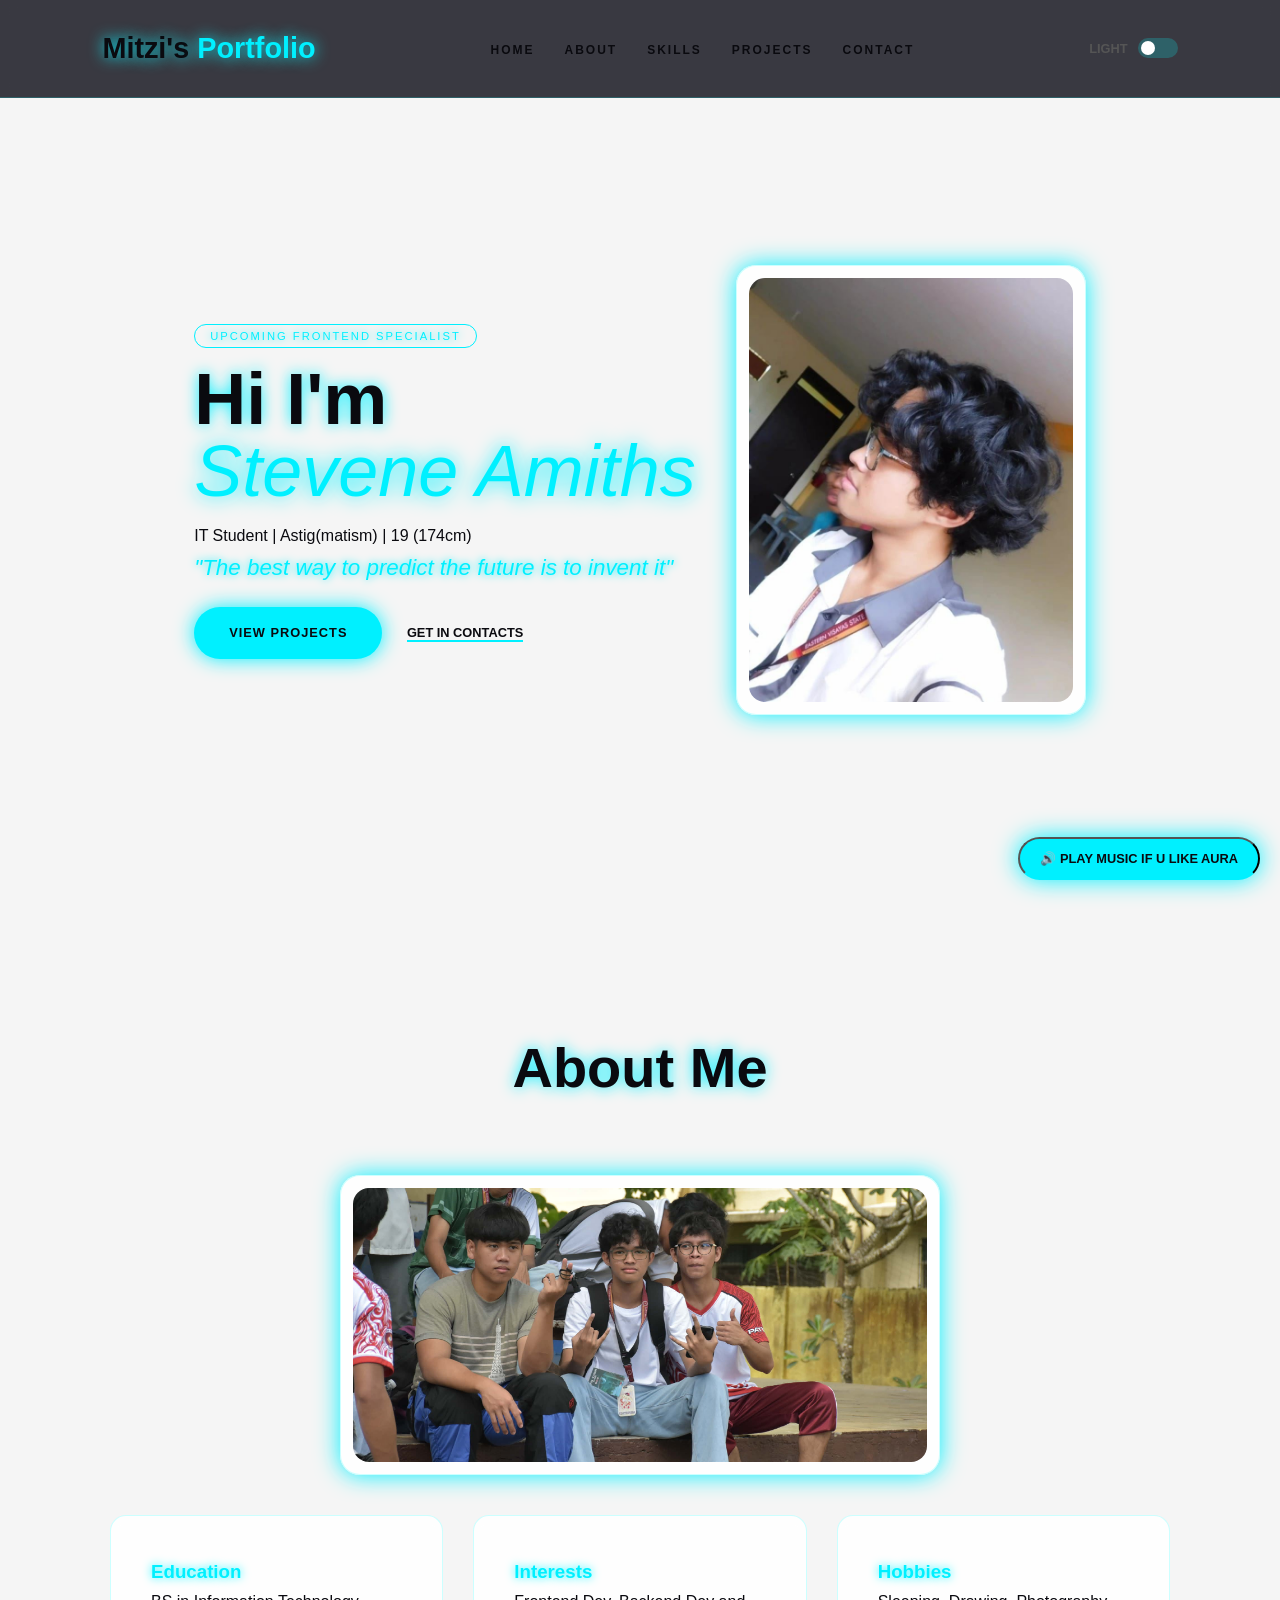
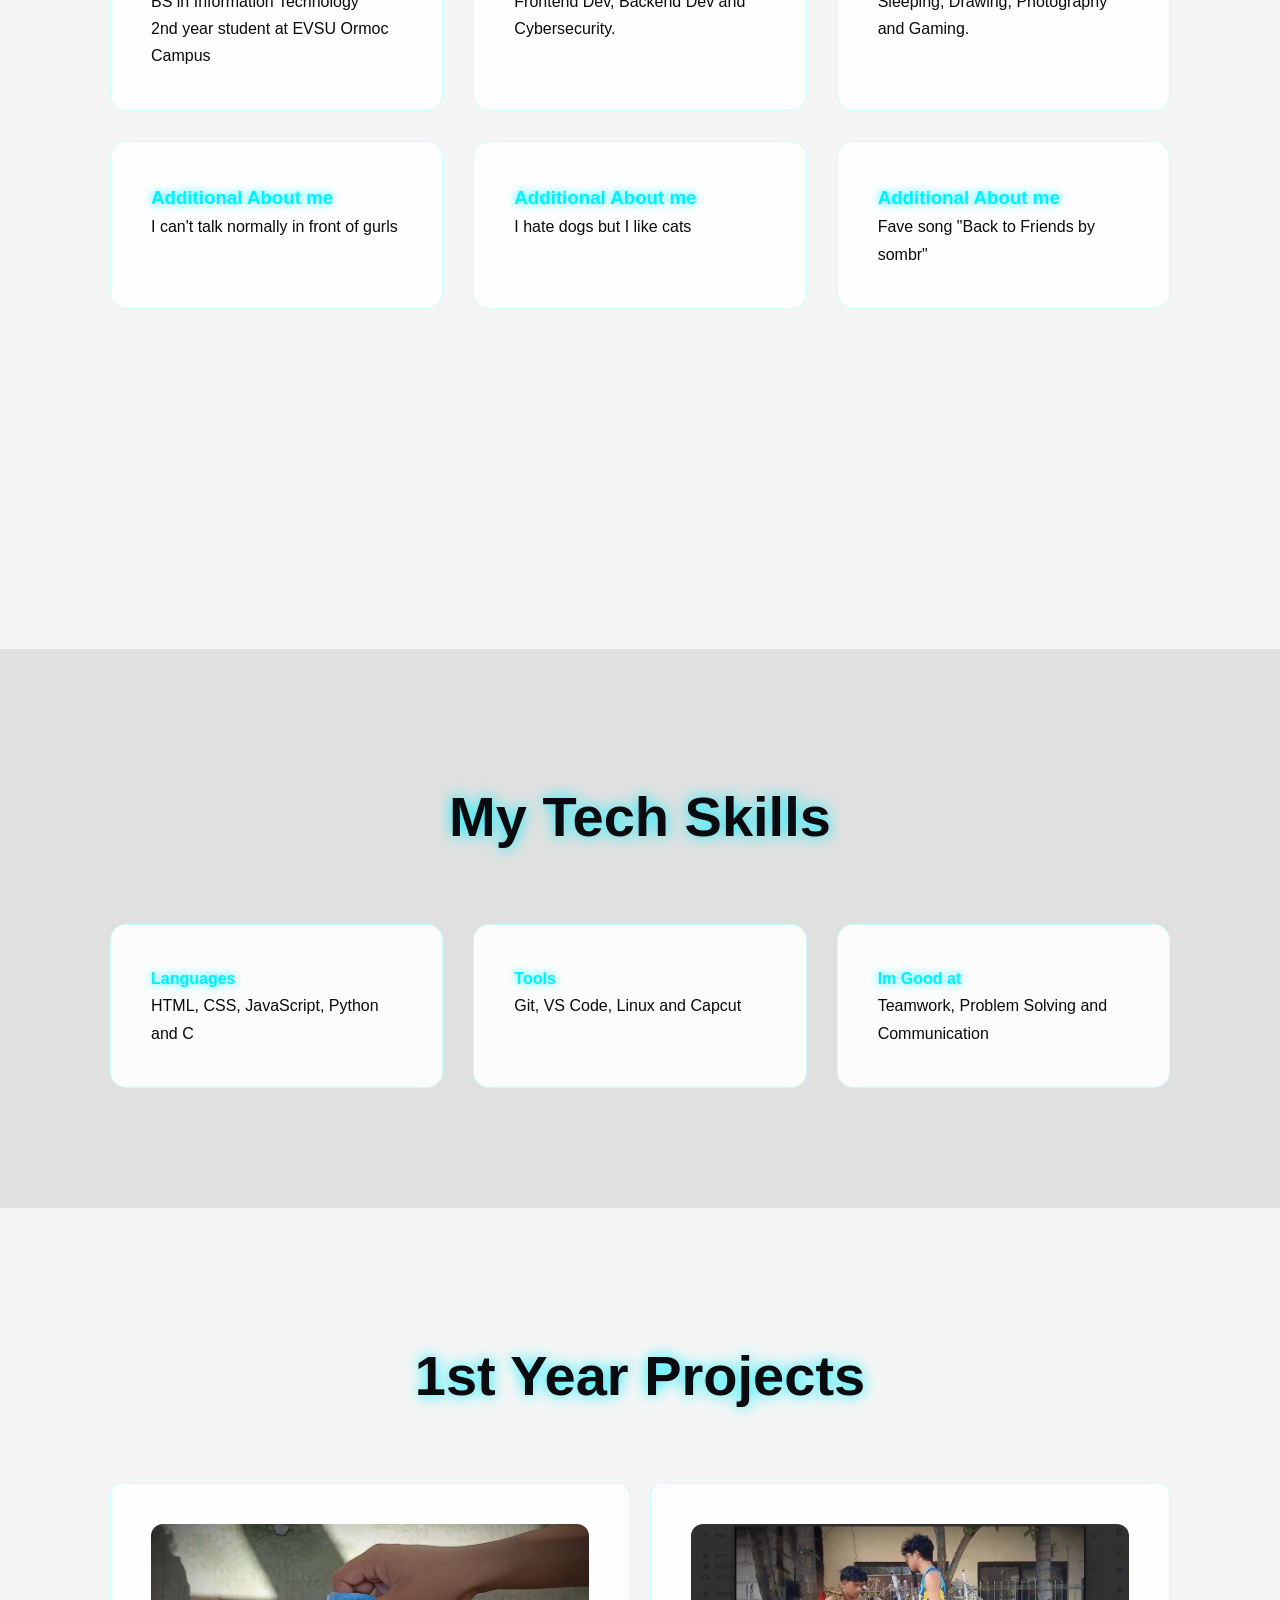
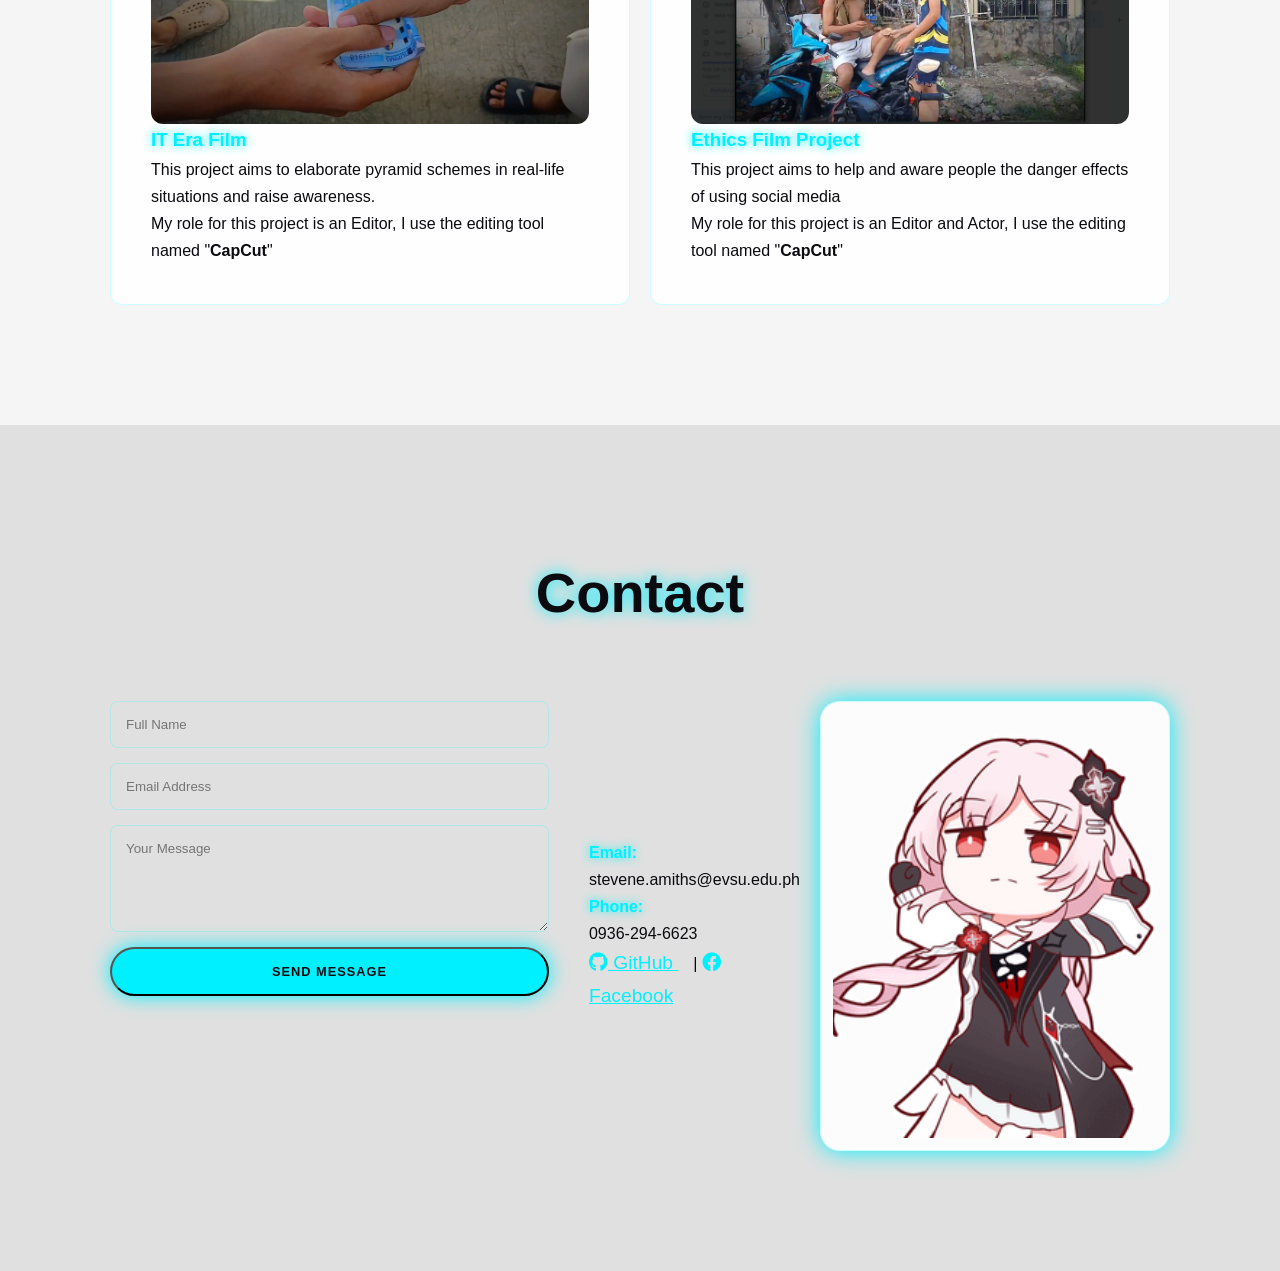
==== index.html @ 60a412de "Rename amiths.html to index.html" ====
<!DOCTYPE html>
<html lang="en">
<head>
    <meta charset="UTF-8">
    <meta name="viewport" content="width=device-width, initial-scale=1.0">
    <title>Stevene Amiths Web Portfolio</title>
    <link href="https://fonts.googleapis.com/css2?family=Cormorant+Garamond:ital,wght@0,600;0,700;1,500&family=Montserrat:wght@300;400;600&display=swap" rel="stylesheet">
    <link rel="stylesheet" href="https://cdnjs.cloudflare.com/ajax/libs/font-awesome/6.0.0/css/all.min.css">
    <link rel="stylesheet" href="style.css">
</head>
<body>

<audio id="bgm" loop>
    <source src="Pocket Rocket.mp3" type="audio/mpeg">
</audio>

<button id="bgm-btn" class="btn-secondary">🔊 Play Music if u like aura</button>

<nav class="navbar">
    <div class="logo">Mitzi's <span>Portfolio</span></div>
    <ul class="nav-links">
        <li><a href="#home">Home</a></li>
        <li><a href="#about">About</a></li>
        <li><a href="#skills">Skills</a></li>
        <li><a href="#projects">Projects</a></li>
        <li><a href="#contact">Contact</a></li>
    </ul>
    <div class="mode-toggle">
        <span id="mode-label">Light</span>
        <label class="switch">
            <input type="checkbox" id="theme-checkbox">
            <span class="slider round"></span>
        </label>
    </div>
</nav>

<header id="home" class="hero">
    <div class="container hero-flex">
        <div class="hero-text">
            <span class="badge">Upcoming Frontend Specialist</span>
            <h1>Hi I'm <br><span class="highlight italic">Stevene Amiths</span></h1>
            <p class="tagline">IT Student | Astig(matism) | 19 (174cm)</p>
            <p class="quote">"The best way to predict the future is to invent it"</p>
            <div class="hero-cta">
                <a href="#projects" class="btn-primary">View Projects</a>
                <a href="#contact" class="btn-secondary">Get in Contacts</a>
            </div>
        </div>
        <div class="hero-img">
            <div class="img-frame">
                <img src="amiths.jpg" alt="Stevene Amiths">
            </div>
        </div>
    </div>
</header>

<section id="about" class="section">
    <div class="container">
        <h2 class="section-title">About Me</h2>
        <div class="hero-img">
            <div class="img-frame">
                <img src="ha.jpg" alt="Stevene Amiths">
            </div>
        </div>
        <div class="about-grid">
            <div class="card">
                <h3>Education</h3>
                <p>BS in Information Technology<br>2nd year student at EVSU Ormoc Campus</p>
            </div>
            <div class="card">
                <h3>Interests</h3>
                <p>Frontend Dev, Backend Dev and Cybersecurity.</p>
            </div>
            <div class="card">
                <h3>Hobbies</h3>
                <p>Sleeping, Drawing, Photography and Gaming.</p>
            </div>
            <div class="card">
                <h3>Additional About me</h3>
                <p>I can't talk normally in front of gurls</p>
            </div>
            <div class="card">
                <h3>Additional About me</h3>
                <p>I hate dogs but I like cats</p>
            </div>
            <div class="card">
                <h3>Additional About me</h3>
                <p>Fave song "Back to Friends by sombr"</p>
            </div>
        </div>
        <div style="margin-top: 60px; max-width: 600px; margin-left: auto; margin-right: auto;">
            <iframe
                style="border-radius:12px"
                src="https://open.spotify.com/embed/track/0FTmksd2dxiE5e3rWyJXs6"
                width="100%"
                height="152"
                frameborder="0"
                allow="autoplay; clipboard-write; encrypted-media; fullscreen; picture-in-picture"
                loading="lazy">
            </iframe>
        </div>
    </div>
</section>

<section id="skills" class="section alt-bg">
    <div class="container">
        <h2 class="section-title">My Tech Skills</h2>
        <div class="skills-wrapper">
            <div class="skill-box">
                <h4>Languages</h4>
                <p>HTML, CSS, JavaScript, Python and C</p>
            </div>
            <div class="skill-box">
                <h4>Tools</h4>
                <p>Git, VS Code, Linux and Capcut</p>
            </div>
            <div class="skill-box">
                <h4>Im Good at</h4>
                <p>Teamwork, Problem Solving and Communication</p>
            </div>
        </div>
    </div>
</section>

<section id="projects" class="section">
    <div class="container">
        <h2 class="section-title">1st Year Projects</h2>
        <div class="project-grid">
            <div class="project-card">
                <div class="project-thumb">
                    <img src="film.png" alt="IT Era Film">
                </div>
                <div class="project-content">
                    <h3>IT Era Film</h3>
                    <p>This project aims to elaborate pyramid schemes in real-life situations and raise awareness.</p>
                    <div class="tags">
                        <span>My role for this project is an Editor, I use the editing tool named </span>
                        <span>"<b>CapCut</b>"</span>
                    </div>
                </div>
            </div>
            <div class="project-card">
                <div class="project-thumb">
                    <img src="felm.png" alt="Student Tracker">
                </div>
                <div class="project-content">
                    <h3>Ethics Film Project</h3>
                    <p>This project aims to help and aware people the danger effects of using social media</p>
                    <div class="tags"><span>My role for this project is an Editor and Actor, I use the editing tool named </span>
                        <span>"<b>CapCut</b>"</span></div>
                </div>
            </div>
        </div>
    </div>
</section>

<section id="contact" class="section alt-bg">
    <div class="container">
        <h2 class="section-title">Contact</h2>
        <div class="contact-grid">
            <form action="https://formspree.io/f/meejyrab" method="POST" class="contact-form">
                <input type="text" name="name" placeholder="Full Name" required>
                <input type="email" name="_replyto" placeholder="Email Address" required>
                <textarea name="message" placeholder="Your Message" rows="5" required></textarea>
                <button type="submit" class="btn-primary">Send Message</button>
            </form>

            <div class="contact-info-wrapper">
                <div class="contact-info">
                    <p><strong>Email:</strong><br> stevene.amiths@evsu.edu.ph</p>
                    <p><strong>Phone:</strong><br> 0936-294-6623</p>
                    <div class="social-links">
                        <a href="https://github.com/Stevene4246" target="_blank">
                            <i class="fab fa-github"></i> GitHub
                        </a>
                        <span class="separator">|</span>
                        <a href="https://www.facebook.com/stevene.amiths" target="_blank">
                            <i class="fab fa-facebook"></i> Facebook
                        </a>
                    </div>
                </div>

                <div class="contact-img">
                    <div class="img-frame">
                        <img src="anime.gif" alt="Stevene Amiths">
                    </div>
                </div>
            </div>
        </div>
    </div>
</section>

<script src="script.js"></script>

<script>
const bgm = document.getElementById("bgm");
const btn = document.getElementById("bgm-btn");

btn.addEventListener("click", () => {
    if (bgm.paused) {
        bgm.play();
        btn.textContent = "🔇 Pause Music if u dont like aura";
    } else {
        bgm.pause();
        btn.textContent = "🔊 Play Music if u want aura";
    }
});
</script>

</body>
</html>
---- style.css ----
:root {
    --bg: #f5f5f5;
    --bg-alt: #e0e0e0;
    --text: #0a0a0f;
    --text-muted: #555;
    --accent: #00f0ff;
    --card: rgba(255,255,255,0.9);
    --border: rgba(0,255,255,0.2);
    --font-header: 'Arial', serif;
    --font-body: 'Arial', sans-serif;
}

[data-theme="dark"] {
    --bg: #0a0a0f;
    --bg-alt: #11111a;
    --text: #e0e0e0;
    --text-muted: #9ca3af;
    --accent: #00f0ff;
    --card: rgba(255,255,255,0.05);
    --border: rgba(0,255,255,0.2);
}

* {
    margin: 0;
    padding: 0;
    box-sizing: border-box;
}

body {
    font-family: var(--font-body);
    background-color: var(--bg);
    color: var(--text);
    line-height: 1.7;
    transition: 0.5s;
}

.container {
    max-width: 1100px;
    margin: 0 auto;
    padding: 0 20px;
}

.navbar {
    position: fixed;
    top: 0;
    width: 100%;
    padding: 1.5rem 8%;
    display: flex;
    justify-content: space-between;
    align-items: center;
    background: rgba(10,10,20,0.8);
    border-bottom: 1px solid var(--border);
    backdrop-filter: blur(8px);
    z-index: 1000;
}

.logo {
    font-family: var(--font-header);
    font-size: 1.8rem;
    font-weight: 700;
    text-shadow: 0 0 15px var(--accent);
}

.logo span {
    color: var(--accent);
}

.nav-links {
    list-style: none;
    display: flex;
}

.nav-links a {
    text-decoration: none;
    color: var(--text);
    margin: 0 15px;
    font-size: 0.75rem;
    font-weight: 600;
    letter-spacing: 2px;
    text-transform: uppercase;
    transition: 0.3s;
}

.nav-links a:hover {
    color: var(--accent);
    text-shadow: 0 0 10px var(--accent);
}

.mode-toggle {
    display: flex;
    align-items: center;
    gap: 10px;
    font-size: 0.8rem;
    font-weight: 600;
    text-transform: uppercase;
    color: var(--text-muted);
}

.switch {
    position: relative;
    width: 40px;
    height: 20px;
}

.switch input {
    opacity: 0;
    width: 0;
    height: 0;
}

.slider {
    position: absolute;
    inset: 0;
    cursor: pointer;
    background-color: var(--border);
    border-radius: 20px;
    transition: 0.4s;
}

.slider::before {
    content: "";
    position: absolute;
    width: 14px;
    height: 14px;
    left: 3px;
    bottom: 3px;
    background: #fff;
    border-radius: 50%;
    transition: 0.4s;
}

input:checked + .slider {
    background-color: var(--accent);
}

input:checked + .slider::before {
    transform: translateX(20px);
}

.hero {
    height: 100vh;
    padding-top: 80px;
    display: flex;
    align-items: center;
}

.hero-flex {
    display: flex;
    align-items: center;
    gap: 40px;
}

h1 {
    font-family: var(--font-header);
    font-size: 4.5rem;
    line-height: 1;
    margin: 15px 0;
    text-shadow: 0 0 15px var(--accent);
}

.highlight {
    color: var(--accent);
    text-shadow: 0 0 20px var(--accent);
}

.italic {
    font-style: italic;
    font-weight: 400;
}

.badge {
    font-size: 0.7rem;
    letter-spacing: 2px;
    text-transform: uppercase;
    color: var(--accent);
    border: 1px solid var(--accent);
    padding: 5px 15px;
    border-radius: 50px;
    text-shadow: 0 0 10px var(--accent);
}

.quote {
    font-family: var(--font-header);
    font-style: italic;
    font-size: 1.4rem;
    color: var(--accent);
    margin-bottom: 20px;
    text-shadow: 0 0 8px var(--accent);
}

.img-frame {
    width: 350px;
    height: 450px;
    padding: 12px;
    background: var(--card);
    border: 1px solid var(--border);
    border-radius: 20px;
    box-shadow: 0 0 25px var(--accent);
}

.img-frame img {
    width: 100%;
    height: 100%;
    object-fit: cover;
    border-radius: 16px;
}

.section {
    padding: 120px 0;
}

.alt-bg {
    background: var(--bg-alt);
}

.section-title {
    font-family: var(--font-header);
    font-size: 3.5rem;
    text-align: center;
    margin-bottom: 60px;
    text-shadow: 0 0 15px var(--accent);
}

.about-grid,
.skills-wrapper,
.project-grid {
    display: grid;
    grid-template-columns: repeat(auto-fit, minmax(300px, 1fr));
    gap: 30px;
}

.card,
.skill-box,
.project-card {
    background: var(--card);
    padding: 40px;
    border: 1px solid var(--border);
    border-radius: 16px;
    backdrop-filter: blur(6px);
    transition: transform 0.3s, box-shadow 0.3s;
}

.card:hover,
.skill-box:hover,
.project-card:hover {
    transform: translateY(-10px);
    box-shadow: 0 0 30px var(--accent);
}

.skills-wrapper .skill-box h4,
.card h3,
.project-card h3 {
    color: var(--accent);
    text-shadow: 0 0 10px var(--accent);
}

.btn-primary {
    background: var(--accent);
    color: #0a0a0f;
    padding: 15px 35px;
    text-decoration: none;
    display: inline-block;
    font-size: 0.8rem;
    font-weight: 600;
    text-transform: uppercase;
    letter-spacing: 1px;
    border-radius: 50px;
    box-shadow: 0 0 20px var(--accent);
    transition: 0.3s;
}

.btn-primary:hover {
    transform: scale(1.05);
    box-shadow: 0 0 35px var(--accent);
}

.btn-secondary {
    color: var(--text);
    text-decoration: none;
    border-bottom: 2px solid var(--accent);
    font-weight: 600;
    margin-left: 20px;
    text-transform: uppercase;
    font-size: 0.8rem;
}

.project-grid {
    gap: 20px;
    margin-top: 30px;
}

.project-card {
    border-radius: 12px;
    overflow: hidden;
}

.project-thumb {
    width: 100%;
    height: 200px;
    overflow: hidden;
    border-radius: 12px;
}

.project-thumb img {
    width: 100%;
    height: 100%;
    object-fit: cover;
    transition: transform 0.3s ease;
}

.project-card:hover .project-thumb img {
    transform: scale(1.05);
}

.contact-grid {
    display: grid;
    grid-template-columns: 1fr 1fr;
    gap: 40px;
    align-items: start;
}

.contact-form {
    display: flex;
    flex-direction: column;
    gap: 15px;
}

.contact-form input,
.contact-form textarea {
    padding: 15px;
    border: 1px solid var(--border);
    background: var(--bg-alt);
    color: var(--text);
    font-family: var(--font-body);
    border-radius: 8px;
    outline: none;
    transition: 0.3s;
}

.contact-form input:focus,
.contact-form textarea:focus {
    border-color: var(--accent);
    box-shadow: 0 0 15px var(--accent);
}

.contact-info strong {
    color: var(--accent);
    text-shadow: 0 0 10px var(--accent);
}

.social-links a {
    margin-right: 15px;
    color: var(--accent);
    font-size: 1.2rem;
    transition: 0.3s;
}

.social-links a:hover {
    text-shadow: 0 0 20px var(--accent);
}

#bgm-btn {
    position: fixed;
    bottom: 20px;
    right: 20px;
    background: var(--accent);
    color: #0a0a0f;
    border-radius: 50px;
    padding: 12px 20px;
    font-weight: 700;
    box-shadow: 0 0 25px var(--accent);
    transition: 0.3s;
}

#bgm-btn:hover {
    transform: scale(1.05);
    box-shadow: 0 0 35px var(--accent);
}

.contact-info-wrapper {
    display: flex;
    flex-direction: column;
    gap: 20px;
    align-items: center;
}

.contact-info {
    text-align: center;
}

.contact-img {
    margin-top: 20px;
}

@media (min-width: 768px) {
    .contact-info-wrapper {
        flex-direction: row;
        justify-content: space-between;
        align-items: center;
    }

    .contact-info {
        text-align: left;
    }

    .contact-img {
        margin-top: 0;
    }
}

@media (max-width: 768px) {
    .nav-links {
        display: none;
    }

    .hero-flex {
        flex-direction: column-reverse;
        text-align: center;
    }

    .contact-grid {
        grid-template-columns: 1fr;
    }

    h1 {
        font-size: 3rem;
    }

    .img-frame {
        width: 280px;
        height: 350px;
        margin: 0 auto;
    }
}

#about .hero-img {
    display: flex;
    justify-content: center;
    margin-bottom: 40px;
}

#about .img-frame {
    width: 600px;
    height: 300px;
    padding: 12px;
    border-radius: 20px;
    overflow: hidden;
    box-shadow: 0 0 25px var(--accent);
}

#about .img-frame img {
    width: 100%;
    height: 100%;
    object-fit: cover;
    border-radius: 16px;
}

@media (max-width: 768px) {
    #about .img-frame {
        width: 90%;
        height: 200px;
        margin: 0 auto;
    }
}
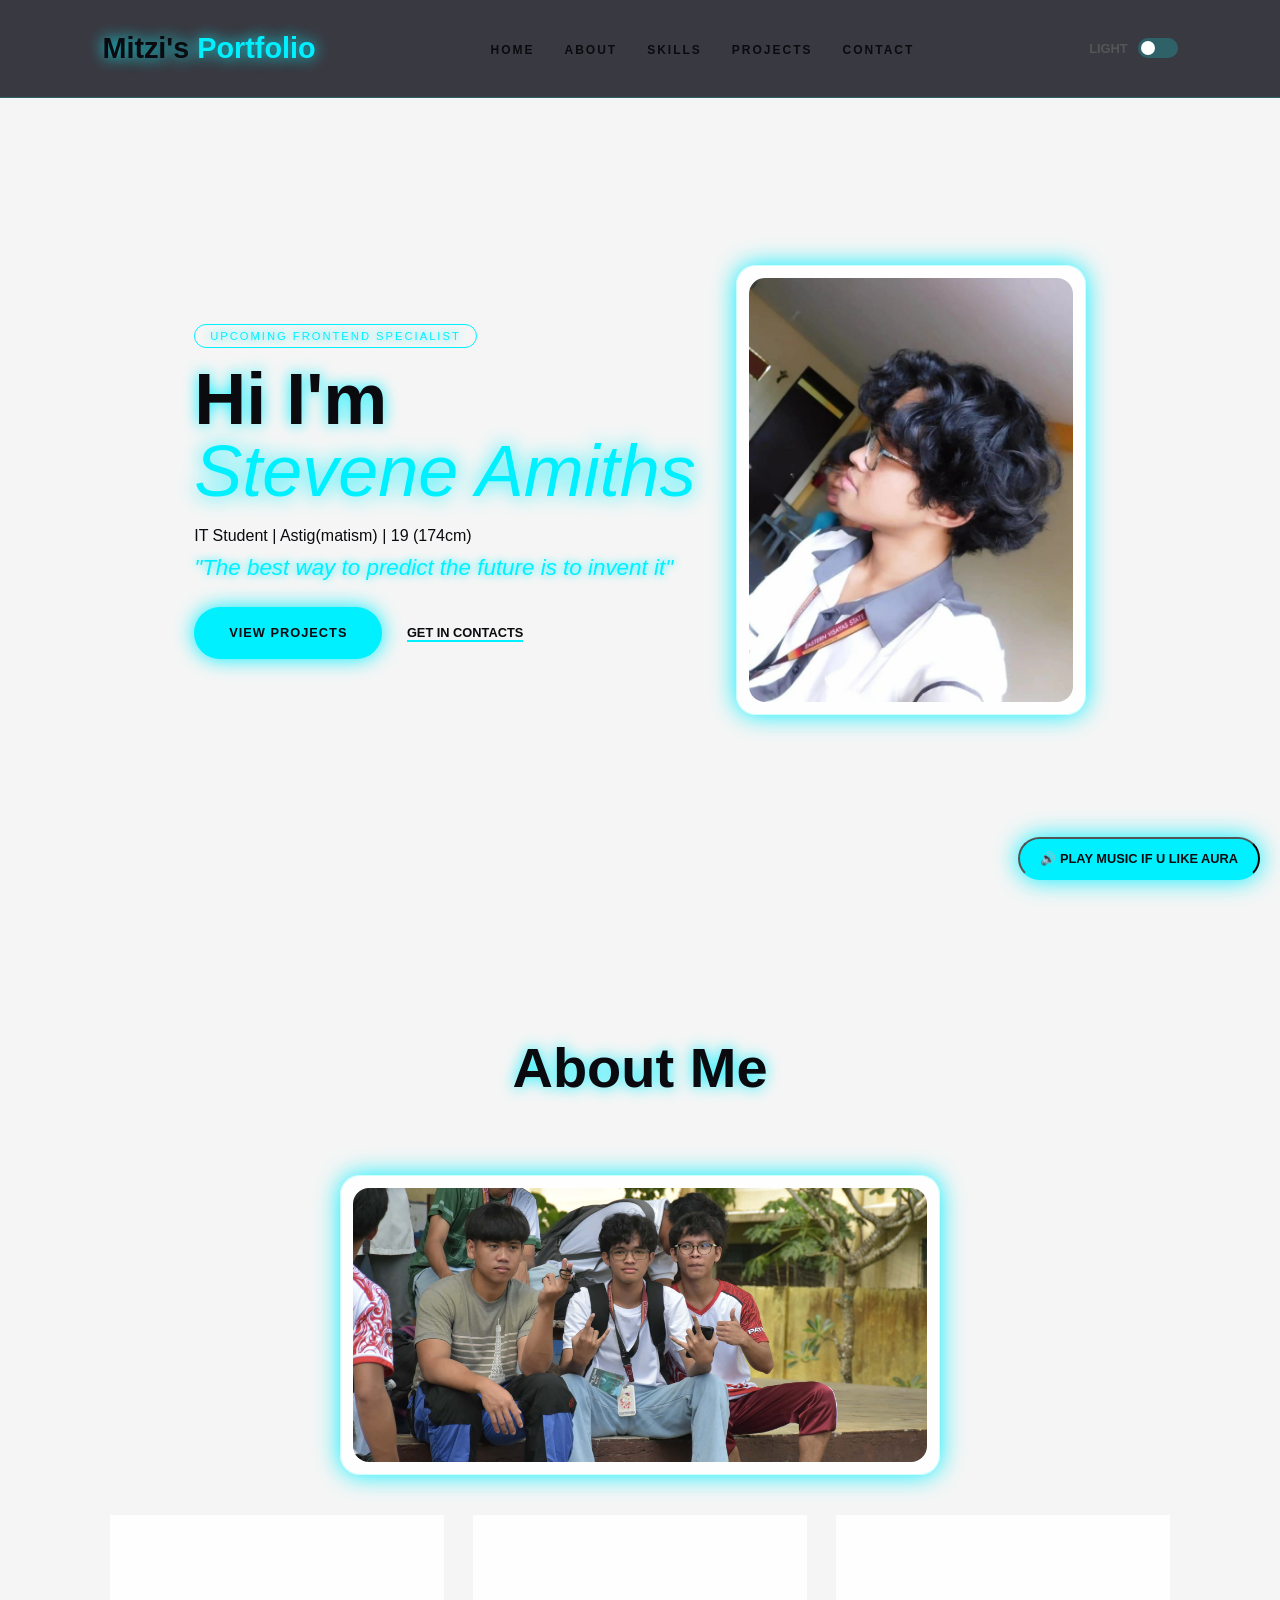
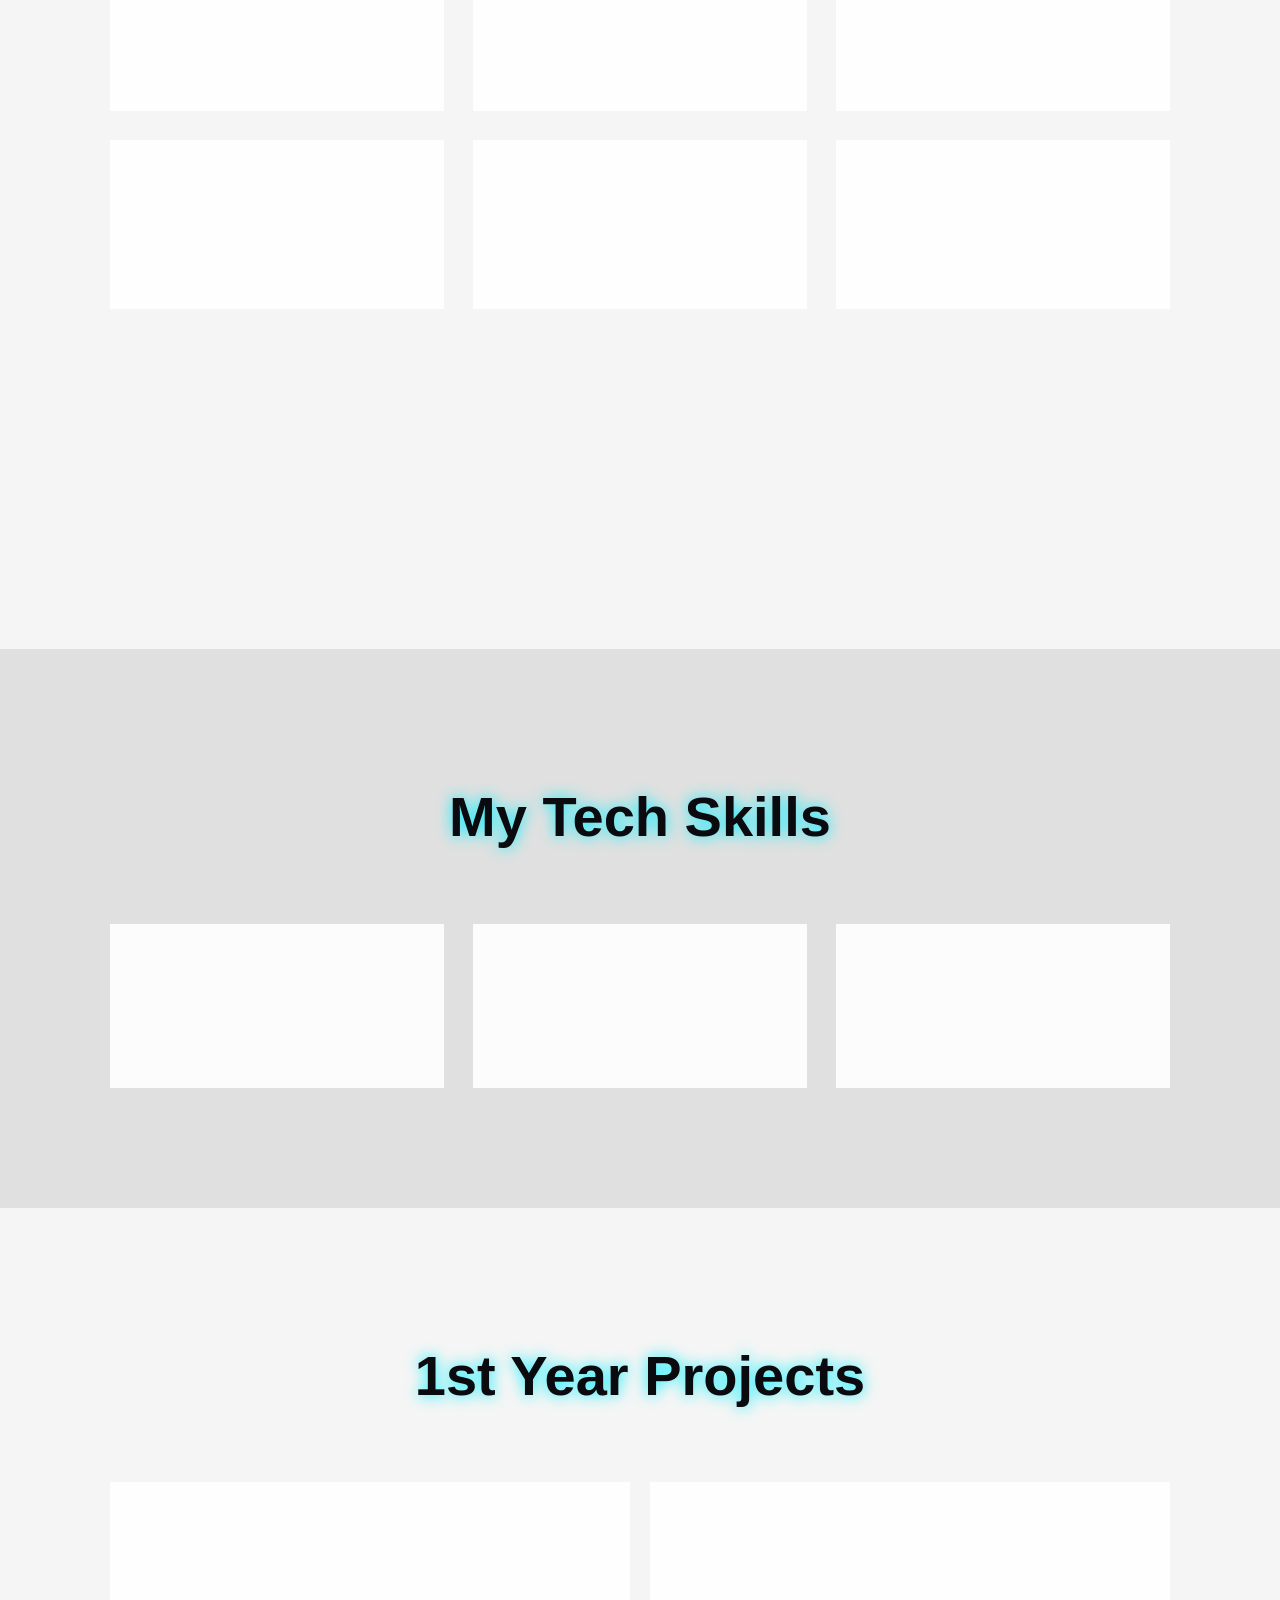
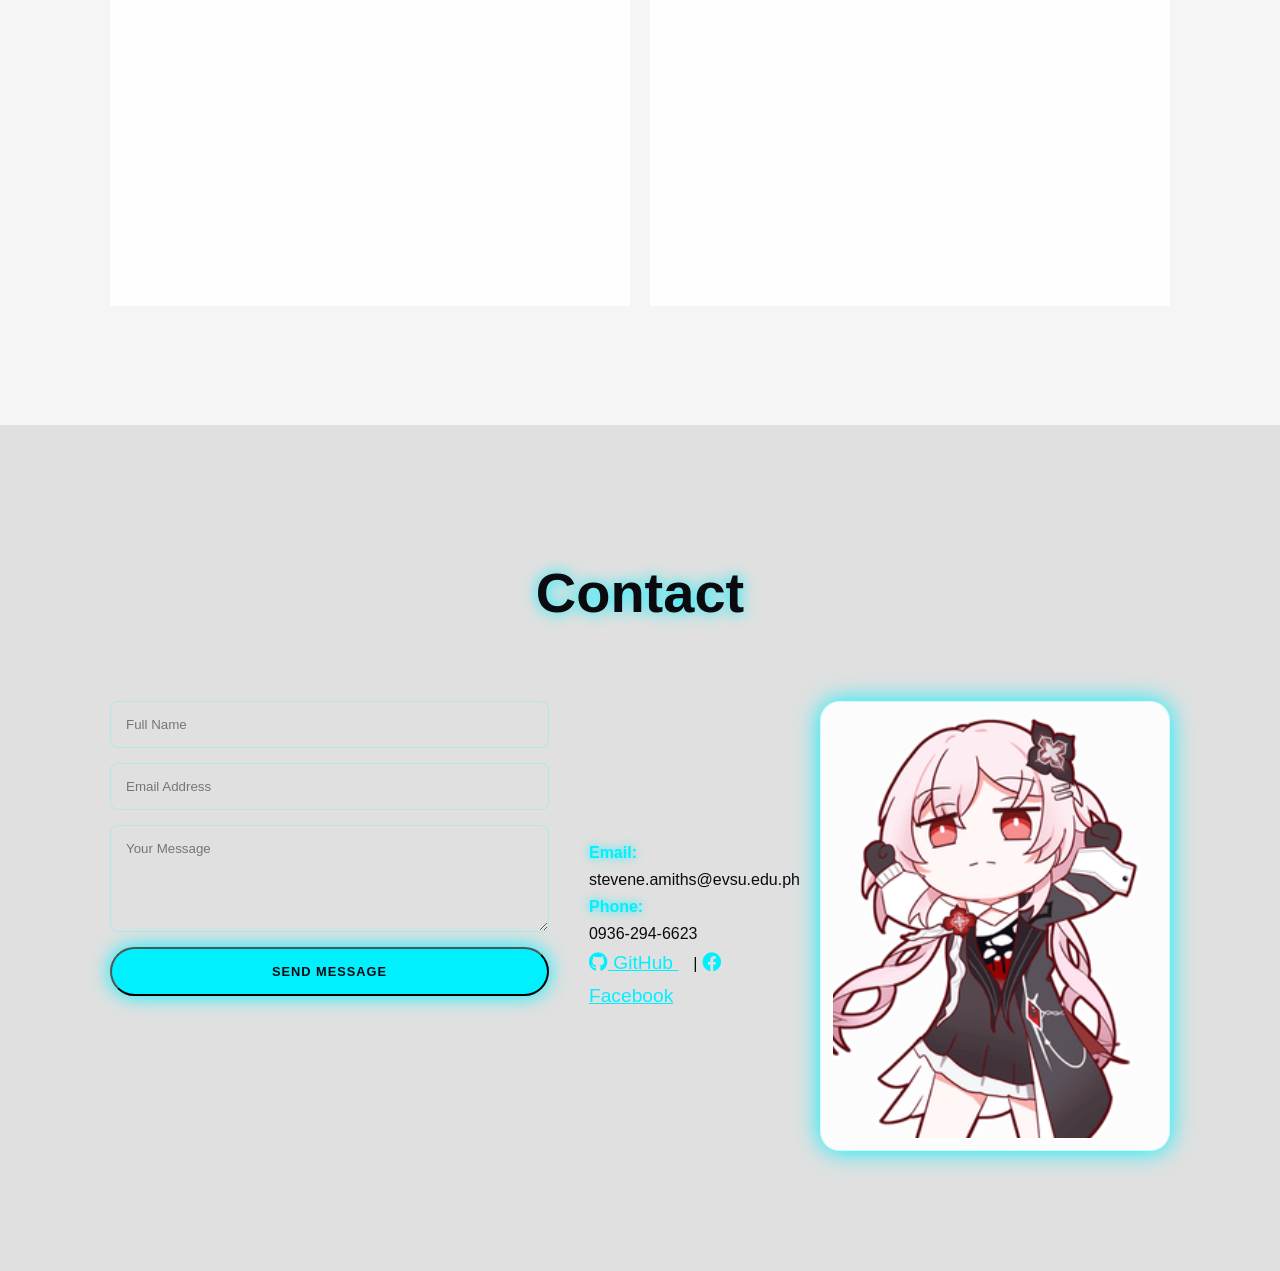
==== commit 6e5c09b7: "Update index.html" ====
--- a/index.html
+++ b/index.html
@@ -6,7 +6,7 @@
     <title>Stevene Amiths Web Portfolio</title>
     <link href="https://fonts.googleapis.com/css2?family=Cormorant+Garamond:ital,wght@0,600;0,700;1,500&family=Montserrat:wght@300;400;600&display=swap" rel="stylesheet">
     <link rel="stylesheet" href="https://cdnjs.cloudflare.com/ajax/libs/font-awesome/6.0.0/css/all.min.css">
-    <link rel="stylesheet" href="style.css">
+    <link rel="stylesheet" href="yeah.css">
 </head>
 <body>
 
@@ -190,7 +190,7 @@
     </div>
 </section>
 
-<script src="script.js"></script>
+<script src="mine.js"></script>
 
 <script>
 const bgm = document.getElementById("bgm");
--- a/yeah.css
+++ b/yeah.css
@@ -0,0 +1,464 @@
+:root {
+    --bg: #f5f5f5;
+    --bg-alt: #e0e0e0;
+    --text: #0a0a0f;
+    --text-muted: #555;
+    --accent: #00f0ff;
+    --card: rgba(255,255,255,0.9);
+    --border: rgba(0,255,255,0.2);
+    --font-header: 'Arial', serif;
+    --font-body: 'Arial', sans-serif;
+}
+
+[data-theme="dark"] {
+    --bg: #0a0a0f;
+    --bg-alt: #11111a;
+    --text: #e0e0e0;
+    --text-muted: #9ca3af;
+    --accent: #00f0ff;
+    --card: rgba(255,255,255,0.05);
+    --border: rgba(0,255,255,0.2);
+}
+
+* {
+    margin: 0;
+    padding: 0;
+    box-sizing: border-box;
+}
+
+body {
+    font-family: var(--font-body);
+    background-color: var(--bg);
+    color: var(--text);
+    line-height: 1.7;
+    transition: 0.5s;
+}
+
+.container {
+    max-width: 1100px;
+    margin: 0 auto;
+    padding: 0 20px;
+}
+
+.navbar {
+    position: fixed;
+    top: 0;
+    width: 100%;
+    padding: 1.5rem 8%;
+    display: flex;
+    justify-content: space-between;
+    align-items: center;
+    background: rgba(10,10,20,0.8);
+    border-bottom: 1px solid var(--border);
+    backdrop-filter: blur(8px);
+    z-index: 1000;
+}
+
+.logo {
+    font-family: var(--font-header);
+    font-size: 1.8rem;
+    font-weight: 700;
+    text-shadow: 0 0 15px var(--accent);
+}
+
+.logo span {
+    color: var(--accent);
+}
+
+.nav-links {
+    list-style: none;
+    display: flex;
+}
+
+.nav-links a {
+    text-decoration: none;
+    color: var(--text);
+    margin: 0 15px;
+    font-size: 0.75rem;
+    font-weight: 600;
+    letter-spacing: 2px;
+    text-transform: uppercase;
+    transition: 0.3s;
+}
+
+.nav-links a:hover {
+    color: var(--accent);
+    text-shadow: 0 0 10px var(--accent);
+}
+
+.mode-toggle {
+    display: flex;
+    align-items: center;
+    gap: 10px;
+    font-size: 0.8rem;
+    font-weight: 600;
+    text-transform: uppercase;
+    color: var(--text-muted);
+}
+
+.switch {
+    position: relative;
+    width: 40px;
+    height: 20px;
+}
+
+.switch input {
+    opacity: 0;
+    width: 0;
+    height: 0;
+}
+
+.slider {
+    position: absolute;
+    inset: 0;
+    cursor: pointer;
+    background-color: var(--border);
+    border-radius: 20px;
+    transition: 0.4s;
+}
+
+.slider::before {
+    content: "";
+    position: absolute;
+    width: 14px;
+    height: 14px;
+    left: 3px;
+    bottom: 3px;
+    background: #fff;
+    border-radius: 50%;
+    transition: 0.4s;
+}
+
+input:checked + .slider {
+    background-color: var(--accent);
+}
+
+input:checked + .slider::before {
+    transform: translateX(20px);
+}
+
+.hero {
+    height: 100vh;
+    padding-top: 80px;
+    display: flex;
+    align-items: center;
+}
+
+.hero-flex {
+    display: flex;
+    align-items: center;
+    gap: 40px;
+}
+
+h1 {
+    font-family: var(--font-header);
+    font-size: 4.5rem;
+    line-height: 1;
+    margin: 15px 0;
+    text-shadow: 0 0 15px var(--accent);
+}
+
+.highlight {
+    color: var(--accent);
+    text-shadow: 0 0 20px var(--accent);
+}
+
+.italic {
+    font-style: italic;
+    font-weight: 400;
+}
+
+.badge {
+    font-size: 0.7rem;
+    letter-spacing: 2px;
+    text-transform: uppercase;
+    color: var(--accent);
+    border: 1px solid var(--accent);
+    padding: 5px 15px;
+    border-radius: 50px;
+    text-shadow: 0 0 10px var(--accent);
+}
+
+.quote {
+    font-family: var(--font-header);
+    font-style: italic;
+    font-size: 1.4rem;
+    color: var(--accent);
+    margin-bottom: 20px;
+    text-shadow: 0 0 8px var(--accent);
+}
+
+.img-frame {
+    width: 350px;
+    height: 450px;
+    padding: 12px;
+    background: var(--card);
+    border: 1px solid var(--border);
+    border-radius: 20px;
+    box-shadow: 0 0 25px var(--accent);
+}
+
+.img-frame img {
+    width: 100%;
+    height: 100%;
+    object-fit: cover;
+    border-radius: 16px;
+}
+
+.section {
+    padding: 120px 0;
+}
+
+.alt-bg {
+    background: var(--bg-alt);
+}
+
+.section-title {
+    font-family: var(--font-header);
+    font-size: 3.5rem;
+    text-align: center;
+    margin-bottom: 60px;
+    text-shadow: 0 0 15px var(--accent);
+}
+
+.about-grid,
+.skills-wrapper,
+.project-grid {
+    display: grid;
+    grid-template-columns: repeat(auto-fit, minmax(300px, 1fr));
+    gap: 30px;
+}
+
+.card,
+.skill-box,
+.project-card {
+    background: var(--card);
+    padding: 40px;
+    border: 1px solid var(--border);
+    border-radius: 16px;
+    backdrop-filter: blur(6px);
+    transition: transform 0.3s, box-shadow 0.3s;
+}
+
+.card:hover,
+.skill-box:hover,
+.project-card:hover {
+    transform: translateY(-10px);
+    box-shadow: 0 0 30px var(--accent);
+}
+
+.skills-wrapper .skill-box h4,
+.card h3,
+.project-card h3 {
+    color: var(--accent);
+    text-shadow: 0 0 10px var(--accent);
+}
+
+.btn-primary {
+    background: var(--accent);
+    color: #0a0a0f;
+    padding: 15px 35px;
+    text-decoration: none;
+    display: inline-block;
+    font-size: 0.8rem;
+    font-weight: 600;
+    text-transform: uppercase;
+    letter-spacing: 1px;
+    border-radius: 50px;
+    box-shadow: 0 0 20px var(--accent);
+    transition: 0.3s;
+}
+
+.btn-primary:hover {
+    transform: scale(1.05);
+    box-shadow: 0 0 35px var(--accent);
+}
+
+.btn-secondary {
+    color: var(--text);
+    text-decoration: none;
+    border-bottom: 2px solid var(--accent);
+    font-weight: 600;
+    margin-left: 20px;
+    text-transform: uppercase;
+    font-size: 0.8rem;
+}
+
+.project-grid {
+    gap: 20px;
+    margin-top: 30px;
+}
+
+.project-card {
+    border-radius: 12px;
+    overflow: hidden;
+}
+
+.project-thumb {
+    width: 100%;
+    height: 200px;
+    overflow: hidden;
+    border-radius: 12px;
+}
+
+.project-thumb img {
+    width: 100%;
+    height: 100%;
+    object-fit: cover;
+    transition: transform 0.3s ease;
+}
+
+.project-card:hover .project-thumb img {
+    transform: scale(1.05);
+}
+
+.contact-grid {
+    display: grid;
+    grid-template-columns: 1fr 1fr;
+    gap: 40px;
+    align-items: start;
+}
+
+.contact-form {
+    display: flex;
+    flex-direction: column;
+    gap: 15px;
+}
+
+.contact-form input,
+.contact-form textarea {
+    padding: 15px;
+    border: 1px solid var(--border);
+    background: var(--bg-alt);
+    color: var(--text);
+    font-family: var(--font-body);
+    border-radius: 8px;
+    outline: none;
+    transition: 0.3s;
+}
+
+.contact-form input:focus,
+.contact-form textarea:focus {
+    border-color: var(--accent);
+    box-shadow: 0 0 15px var(--accent);
+}
+
+.contact-info strong {
+    color: var(--accent);
+    text-shadow: 0 0 10px var(--accent);
+}
+
+.social-links a {
+    margin-right: 15px;
+    color: var(--accent);
+    font-size: 1.2rem;
+    transition: 0.3s;
+}
+
+.social-links a:hover {
+    text-shadow: 0 0 20px var(--accent);
+}
+
+#bgm-btn {
+    position: fixed;
+    bottom: 20px;
+    right: 20px;
+    background: var(--accent);
+    color: #0a0a0f;
+    border-radius: 50px;
+    padding: 12px 20px;
+    font-weight: 700;
+    box-shadow: 0 0 25px var(--accent);
+    transition: 0.3s;
+}
+
+#bgm-btn:hover {
+    transform: scale(1.05);
+    box-shadow: 0 0 35px var(--accent);
+}
+
+.contact-info-wrapper {
+    display: flex;
+    flex-direction: column;
+    gap: 20px;
+    align-items: center;
+}
+
+.contact-info {
+    text-align: center;
+}
+
+.contact-img {
+    margin-top: 20px;
+}
+
+@media (min-width: 768px) {
+    .contact-info-wrapper {
+        flex-direction: row;
+        justify-content: space-between;
+        align-items: center;
+    }
+
+    .contact-info {
+        text-align: left;
+    }
+
+    .contact-img {
+        margin-top: 0;
+    }
+}
+
+@media (max-width: 768px) {
+    .nav-links {
+        display: none;
+    }
+
+    .hero-flex {
+        flex-direction: column-reverse;
+        text-align: center;
+    }
+
+    .contact-grid {
+        grid-template-columns: 1fr;
+    }
+
+    h1 {
+        font-size: 3rem;
+    }
+
+    .img-frame {
+        width: 280px;
+        height: 350px;
+        margin: 0 auto;
+    }
+}
+
+#about .hero-img {
+    display: flex;
+    justify-content: center;
+    margin-bottom: 40px;
+}
+
+#about .img-frame {
+    width: 600px;
+    height: 300px;
+    padding: 12px;
+    border-radius: 20px;
+    overflow: hidden;
+    box-shadow: 0 0 25px var(--accent);
+}
+
+#about .img-frame img {
+    width: 100%;
+    height: 100%;
+    object-fit: cover;
+    border-radius: 16px;
+}
+
+@media (max-width: 768px) {
+    #about .img-frame {
+        width: 90%;
+        height: 200px;
+        margin: 0 auto;
+    }
+}
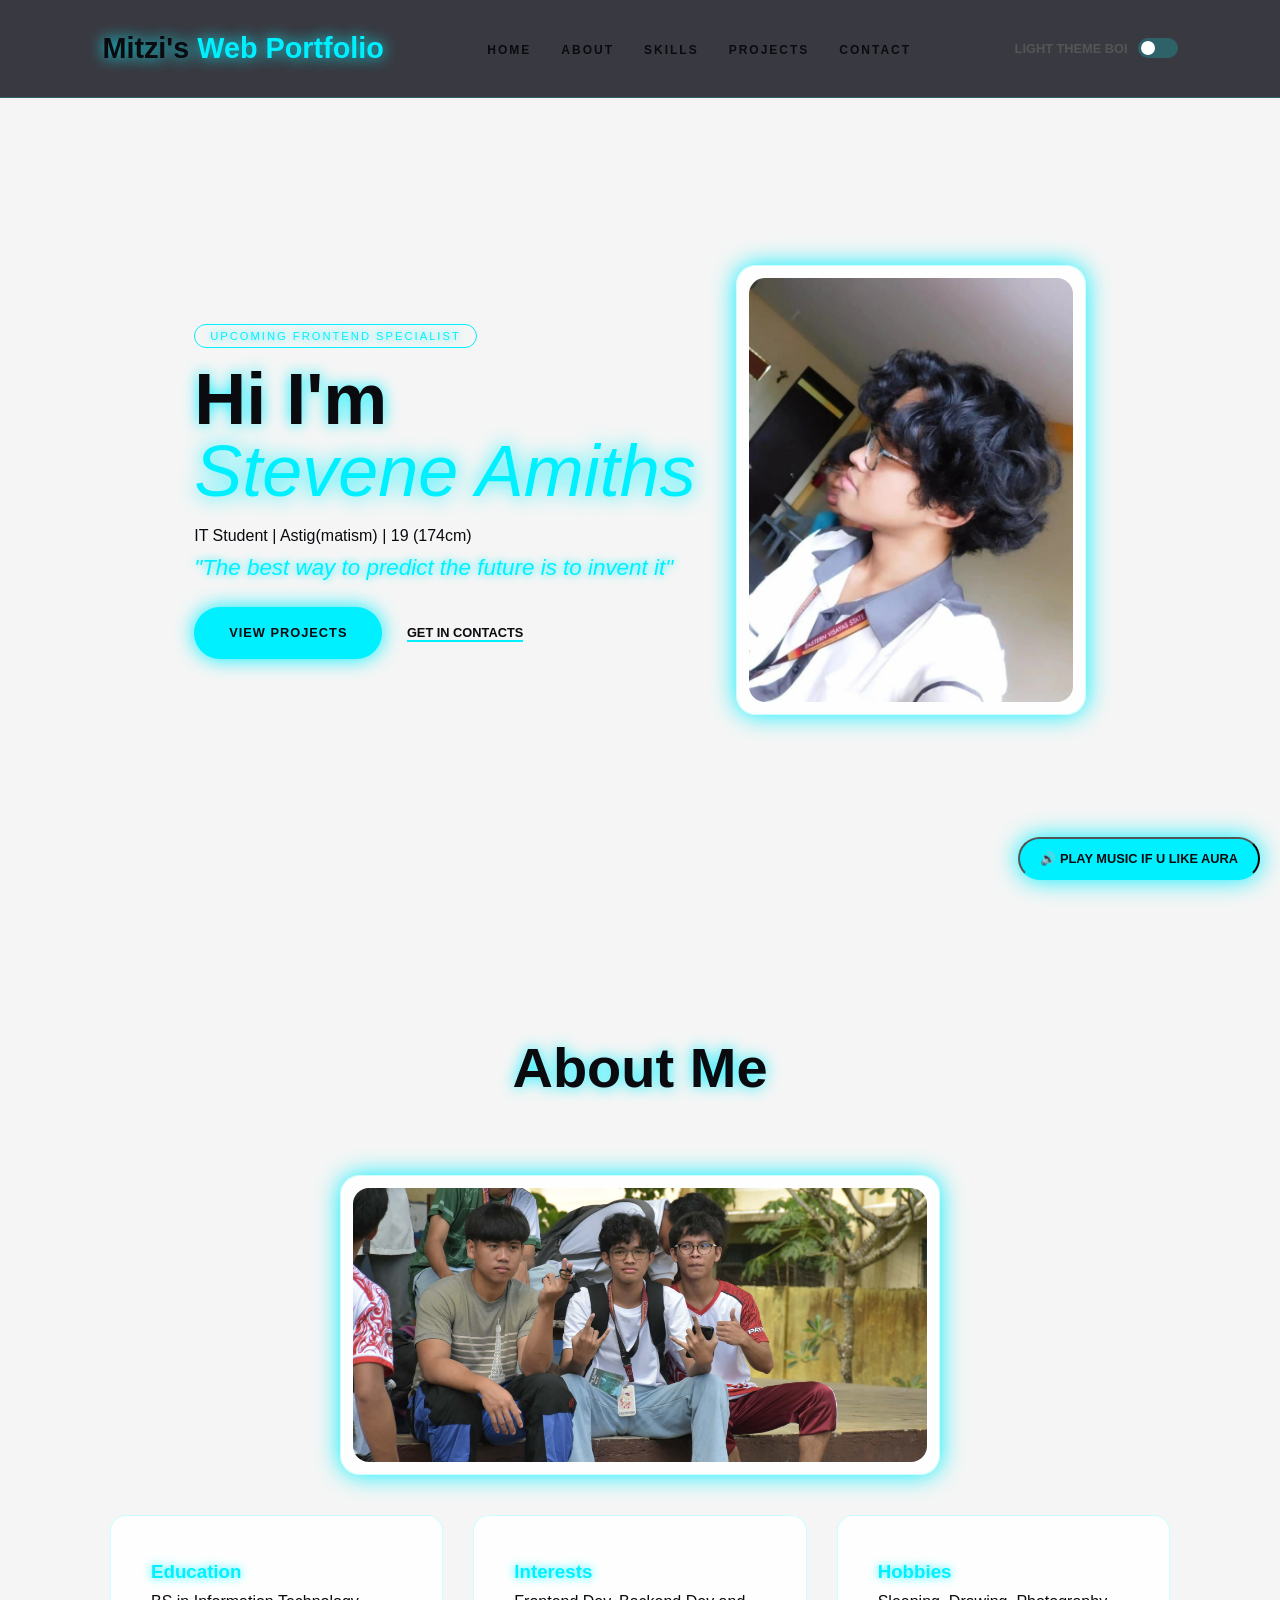
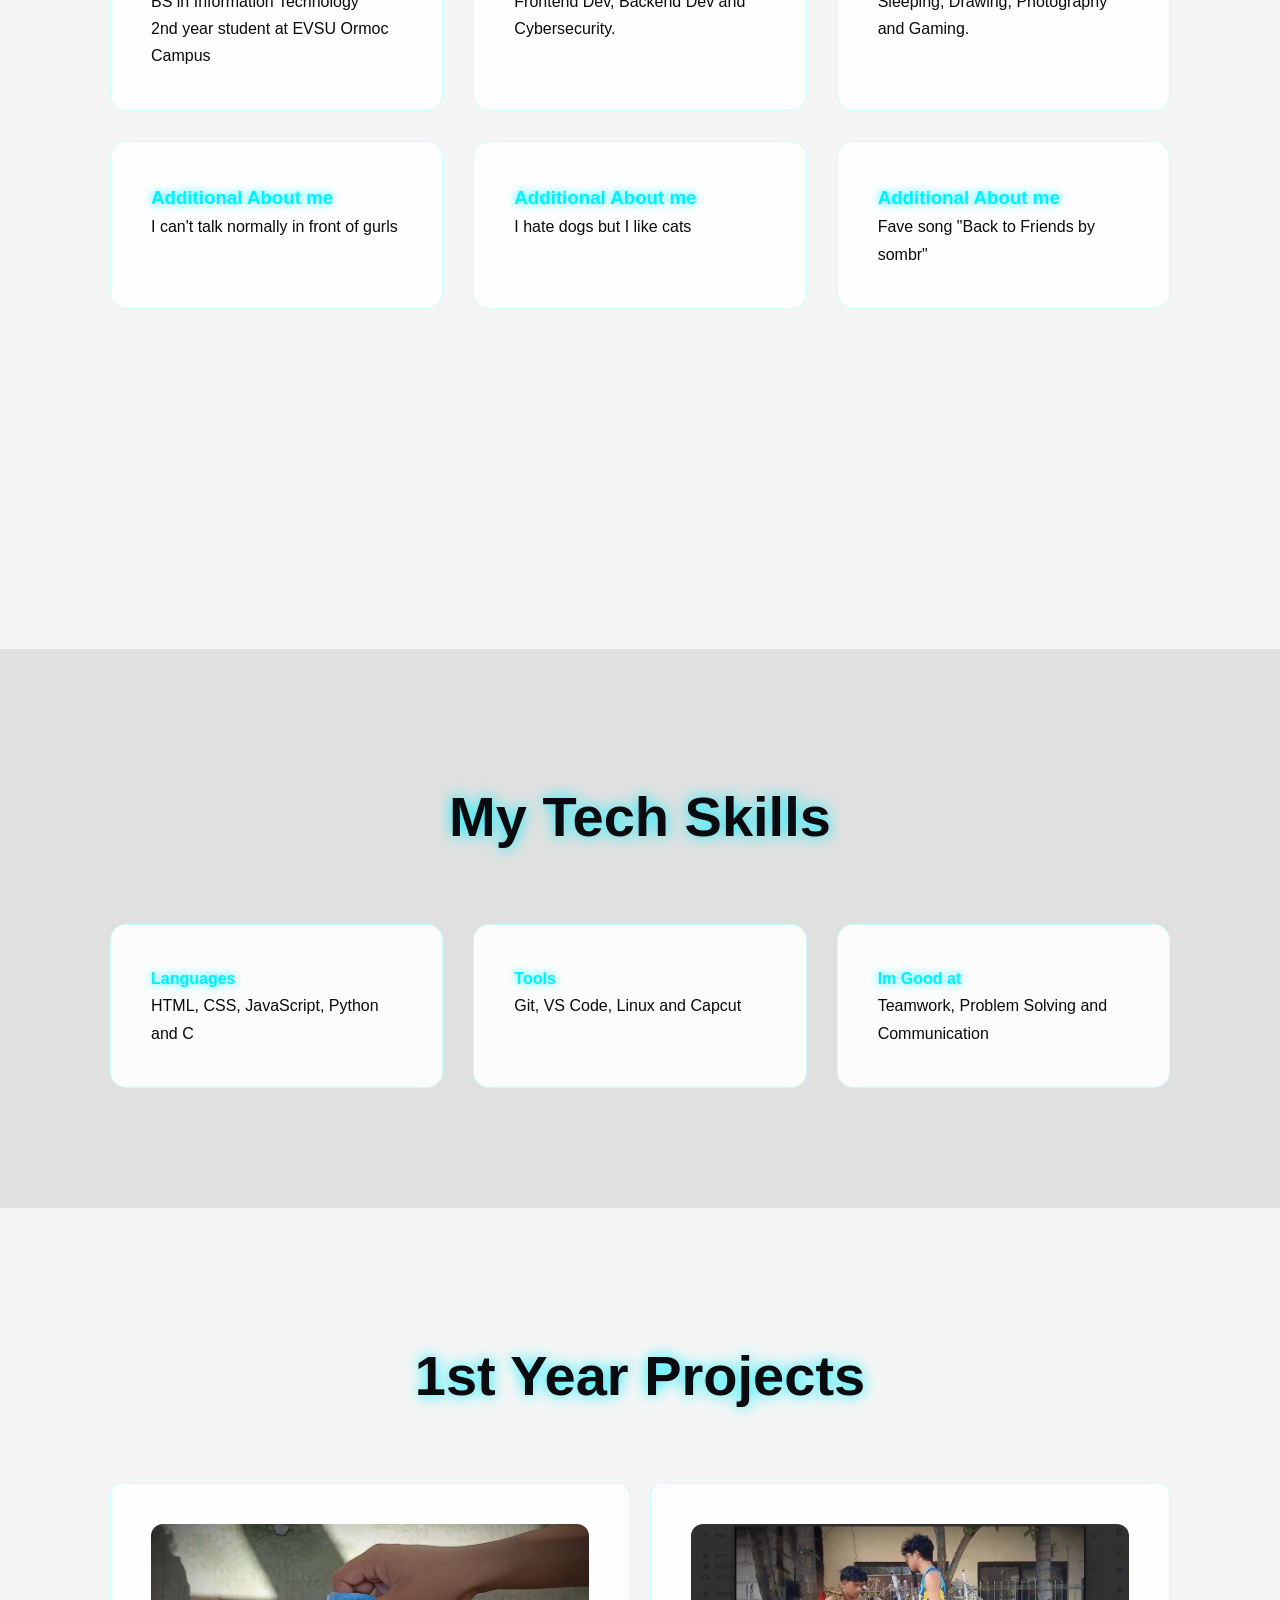
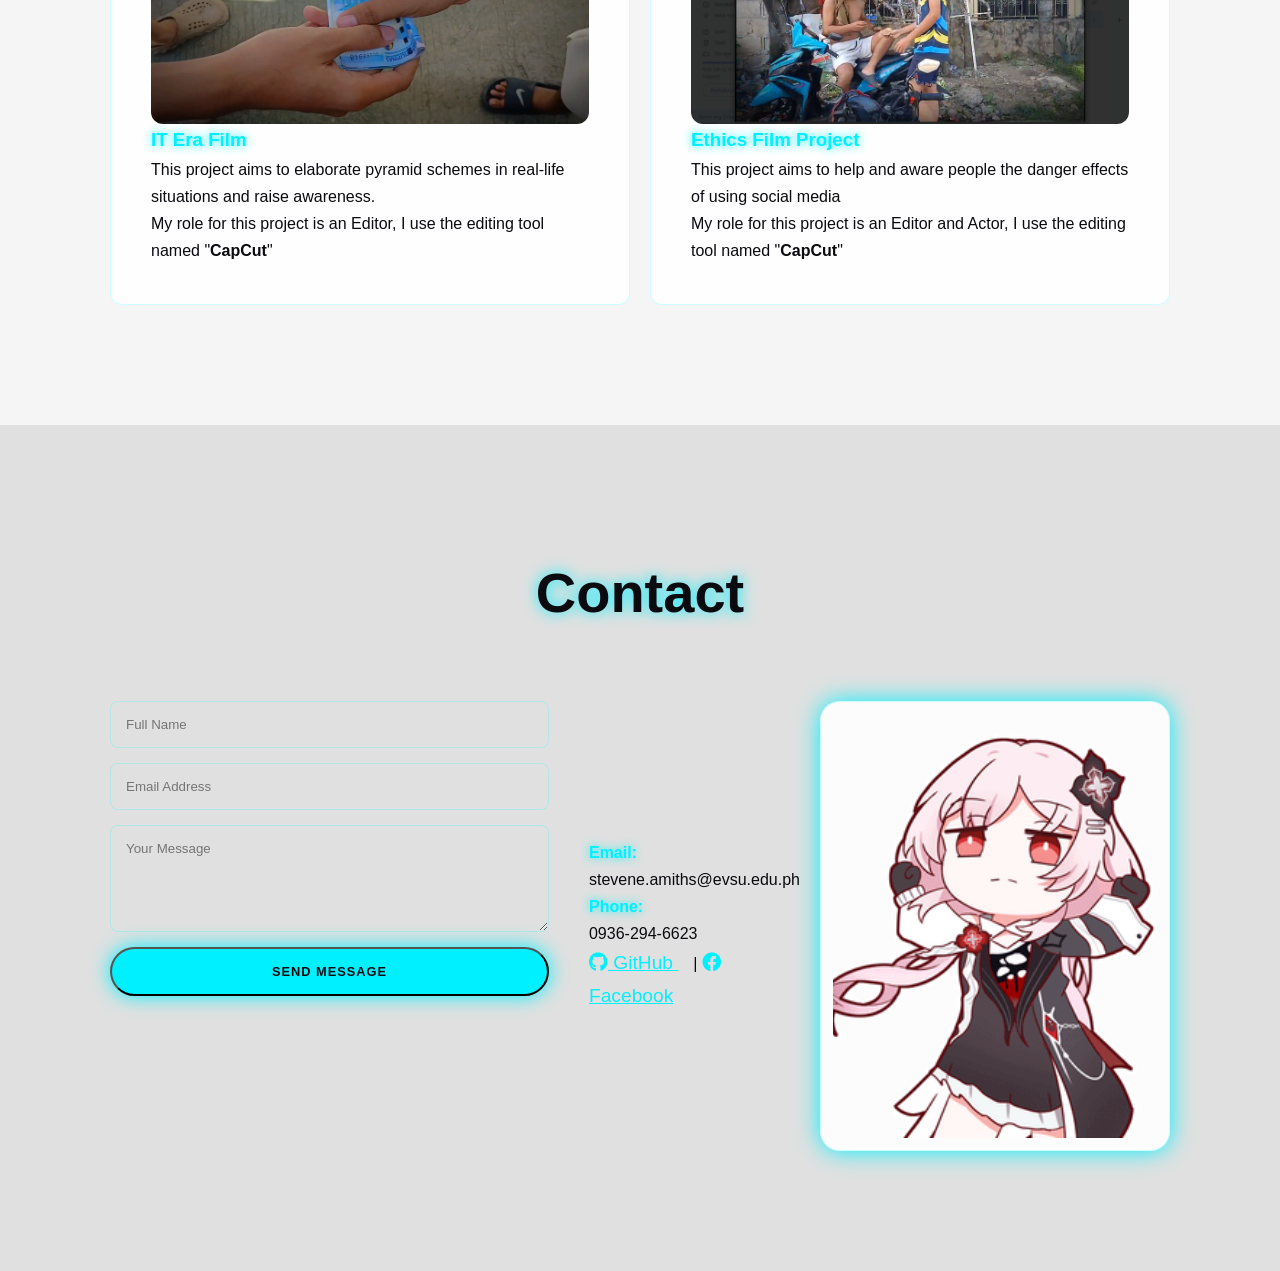
==== commit a978c7c9: "Update index.html" ====
--- a/index.html
+++ b/index.html
@@ -17,20 +17,28 @@
 <button id="bgm-btn" class="btn-secondary">🔊 Play Music if u like aura</button>
 
 <nav class="navbar">
-    <div class="logo">Mitzi's <span>Portfolio</span></div>
-    <ul class="nav-links">
+    <div class="logo">Mitzi's <span>Web Portfolio</span></div>
+    
+    <ul class="nav-links" id="nav-menu">
         <li><a href="#home">Home</a></li>
         <li><a href="#about">About</a></li>
         <li><a href="#skills">Skills</a></li>
         <li><a href="#projects">Projects</a></li>
         <li><a href="#contact">Contact</a></li>
     </ul>
-    <div class="mode-toggle">
-        <span id="mode-label">Light</span>
-        <label class="switch">
-            <input type="checkbox" id="theme-checkbox">
-            <span class="slider round"></span>
-        </label>
+
+    <div style="display: flex; align-items: center; gap: 15px;">
+        <div class="mode-toggle">
+            <span id="mode-label">Light Theme boi</span>
+            <label class="switch">
+                <input type="checkbox" id="theme-checkbox">
+                <span class="slider round"></span>
+            </label>
+        </div>
+
+        <div id="mobile-menu" style="display: none; cursor: pointer; font-size: 1.5rem; color: var(--accent);">
+            <i class="fas fa-bars"></i>
+        </div>
     </div>
 </nav>
 
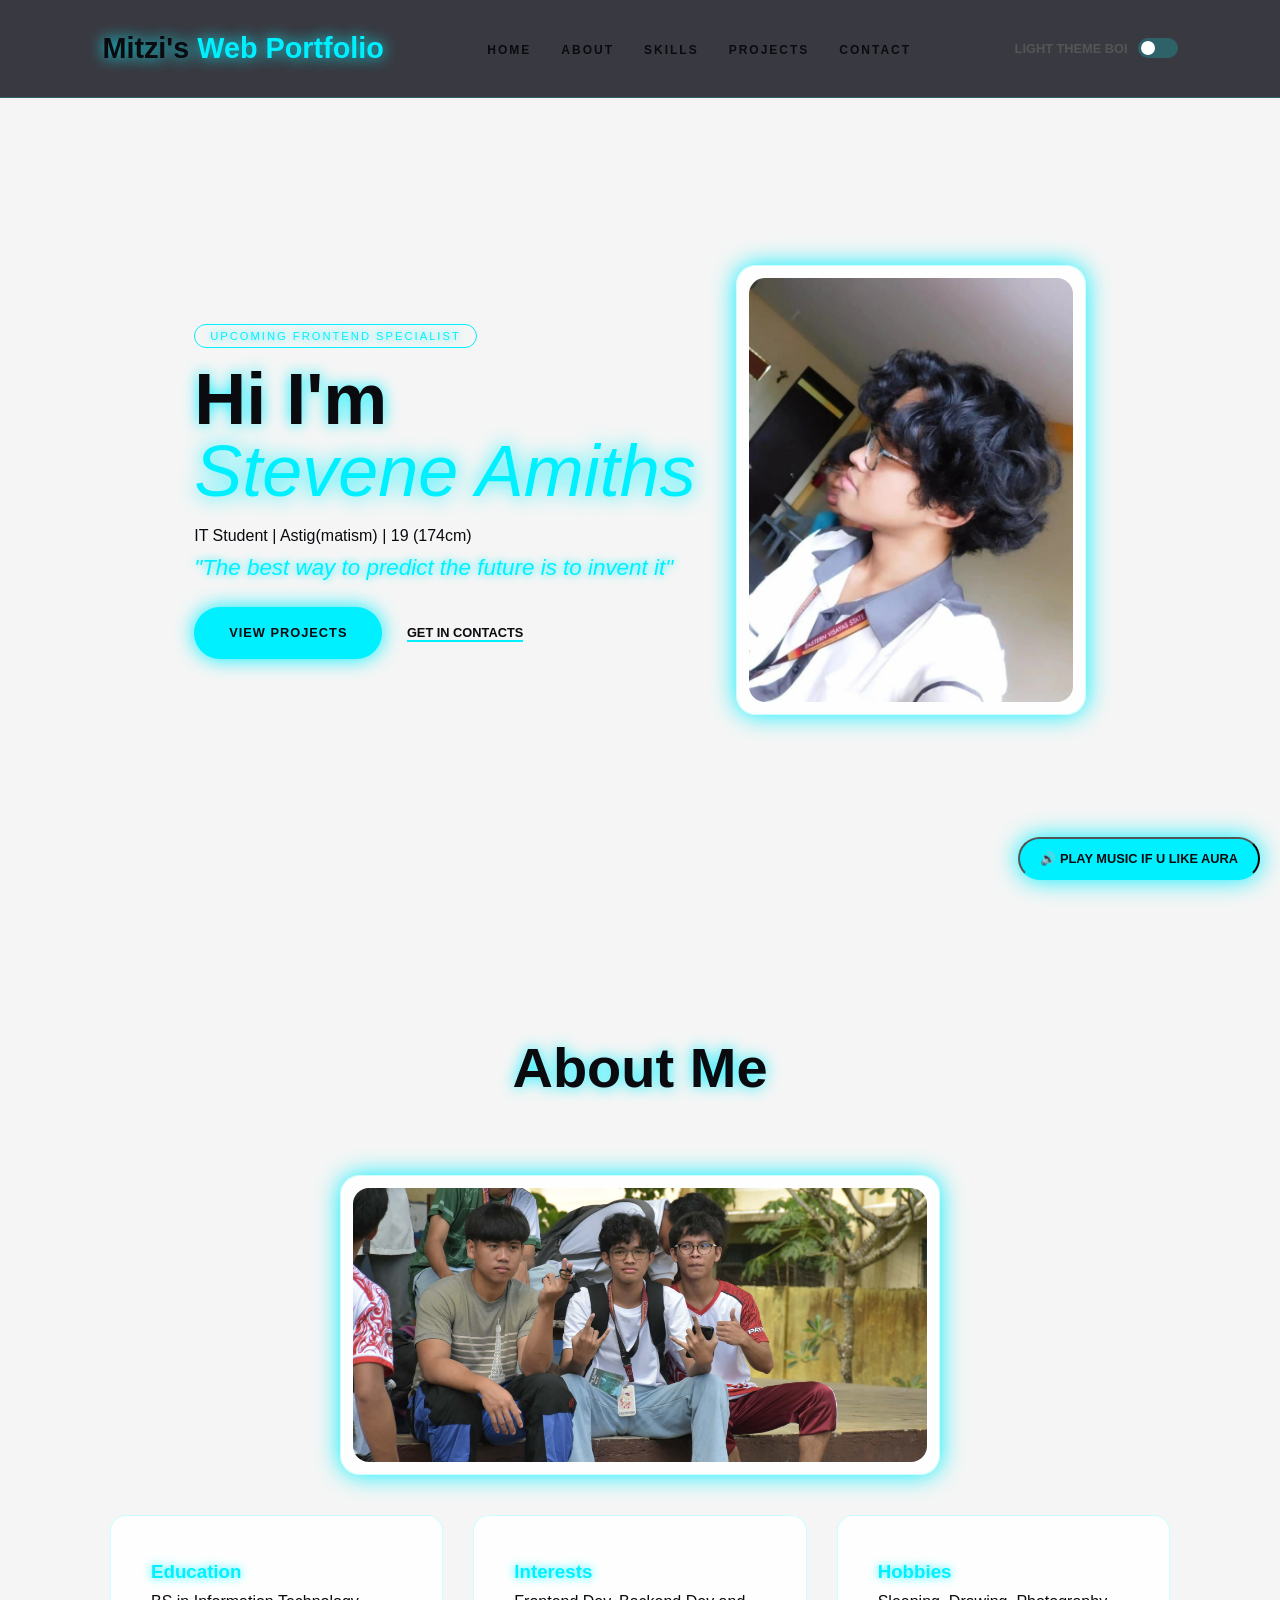
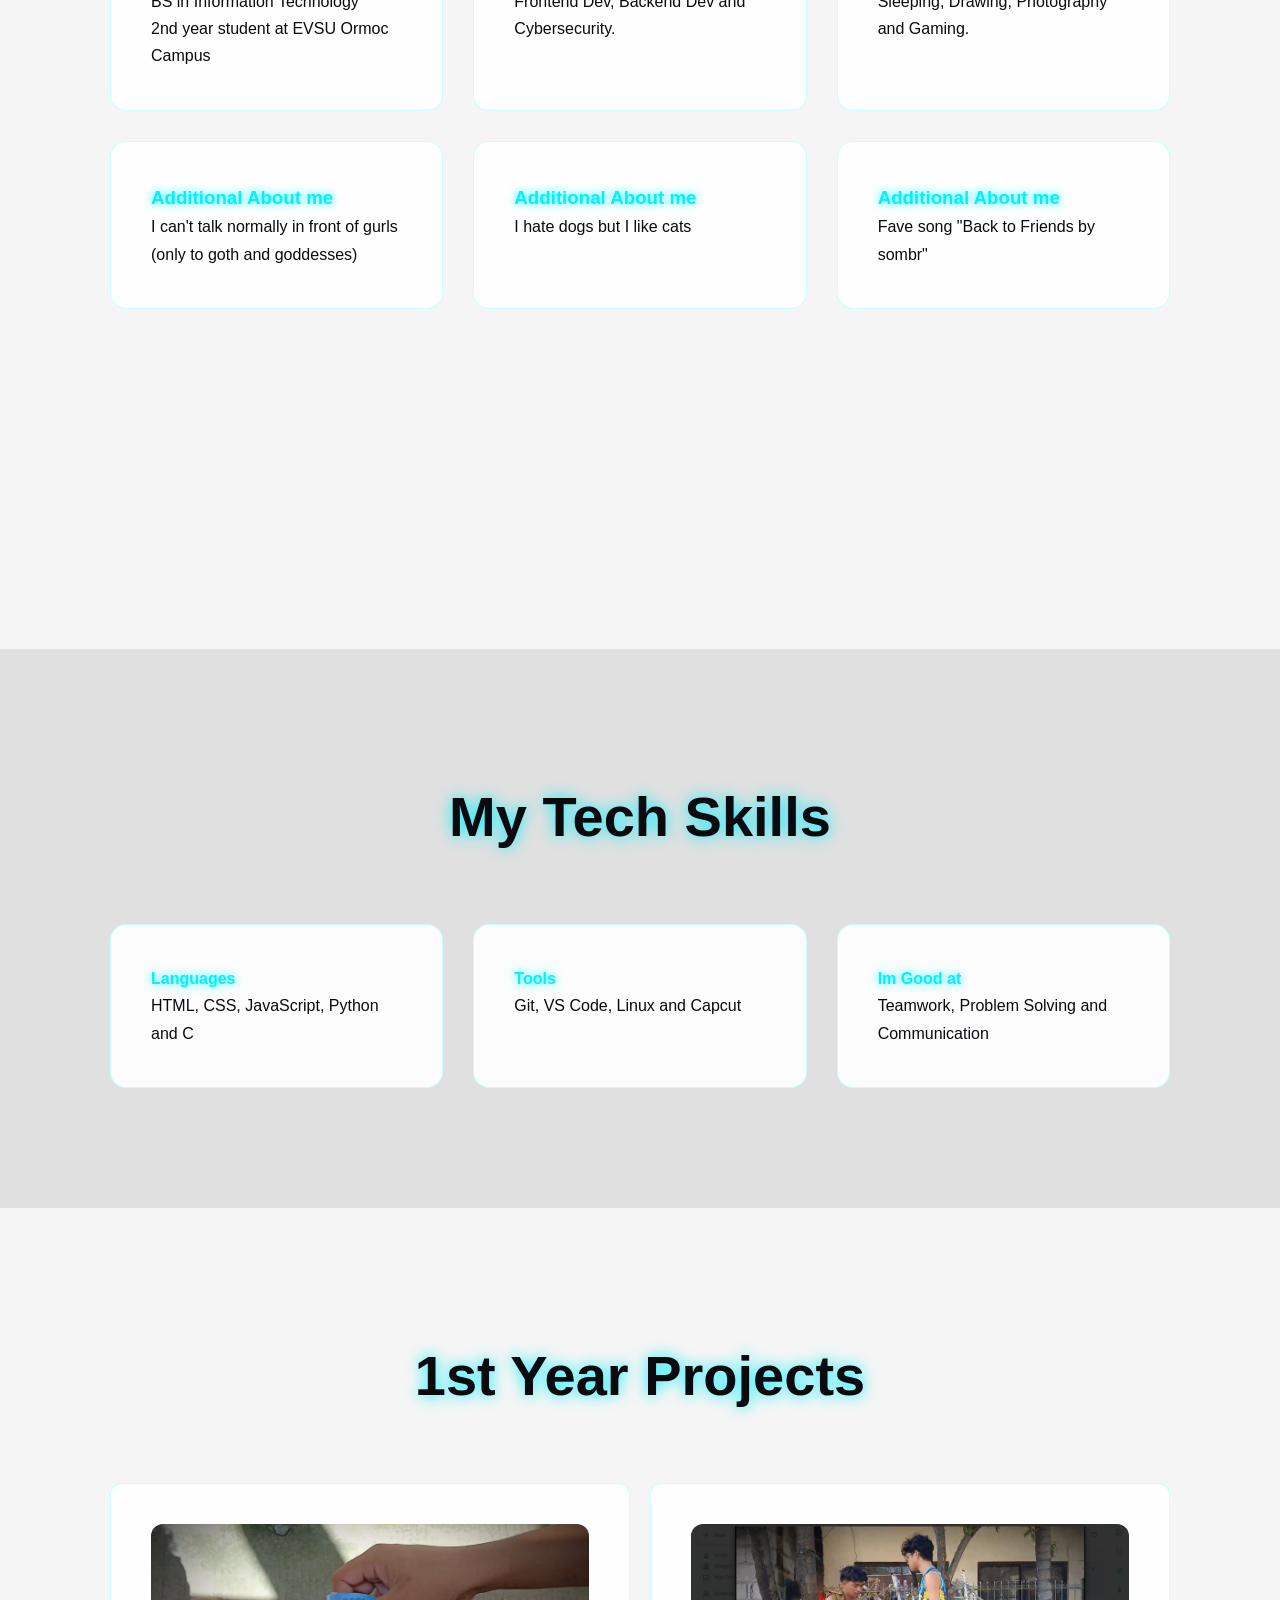
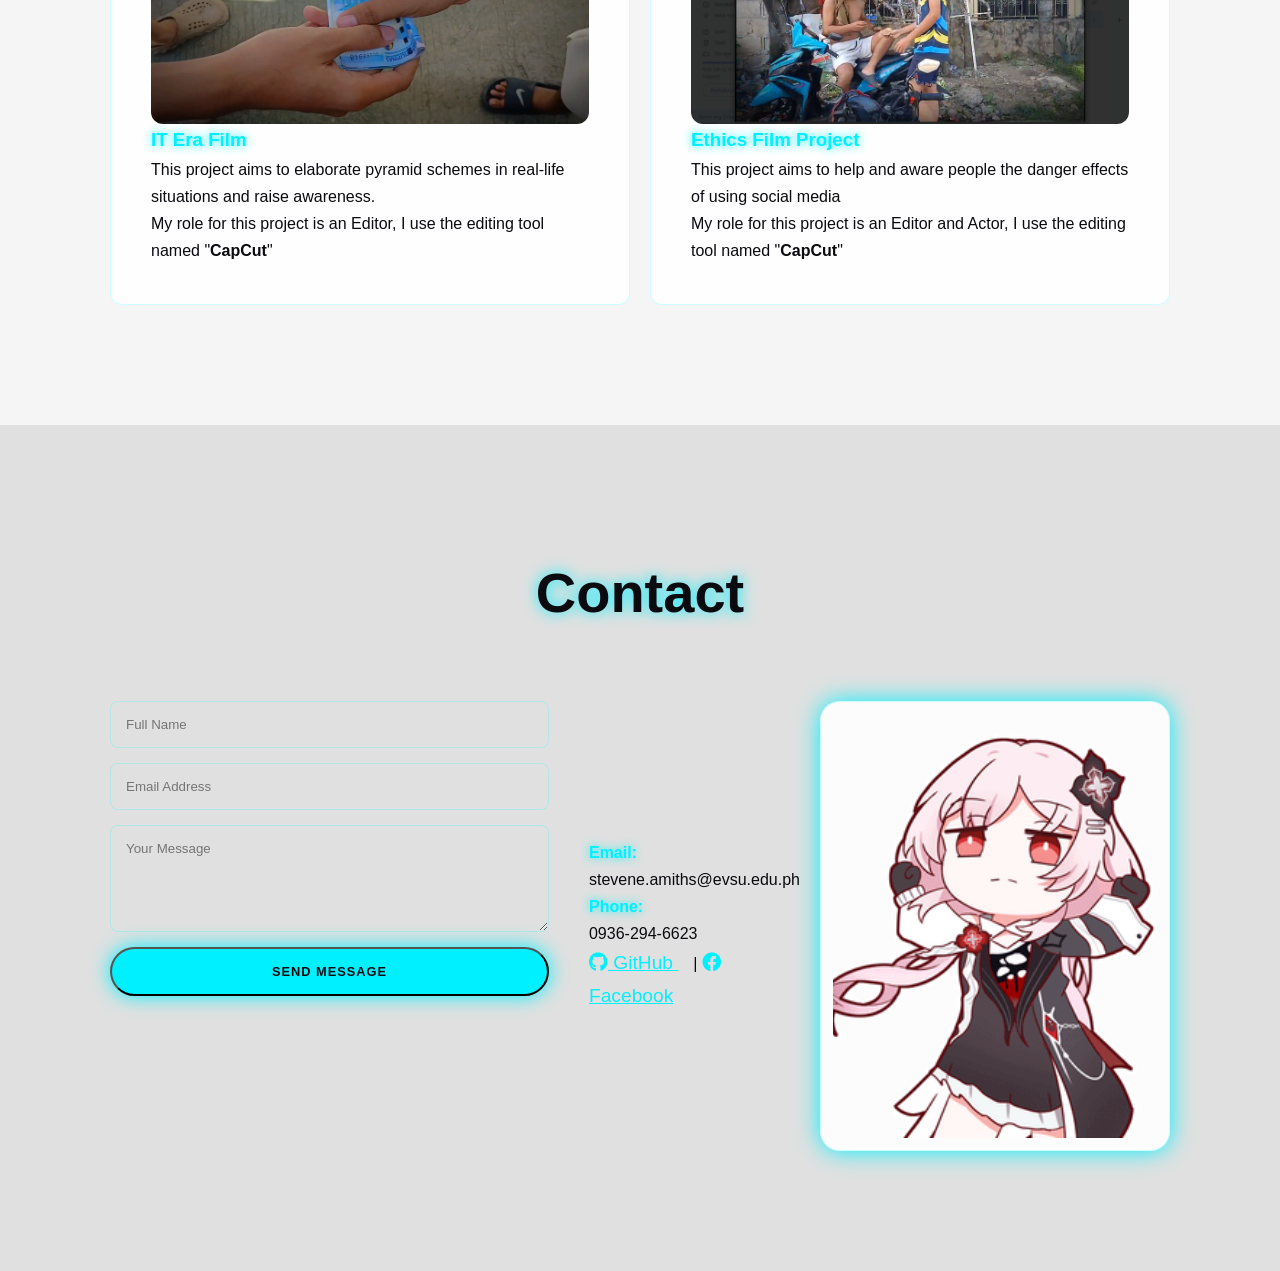
==== commit 2fd513a0: "Update index.html" ====
--- a/index.html
+++ b/index.html
@@ -85,7 +85,7 @@
             </div>
             <div class="card">
                 <h3>Additional About me</h3>
-                <p>I can't talk normally in front of gurls</p>
+                <p>I can't talk normally in front of gurls (only to goth and goddesses)</p>
             </div>
             <div class="card">
                 <h3>Additional About me</h3>
--- a/yeah.css
+++ b/yeah.css
@@ -409,8 +409,31 @@
 }
 
 @media (max-width: 768px) {
+    /* MOBILE NAVIGATION UPDATE */
+    #mobile-menu {
+        display: block !important;
+    }
+
     .nav-links {
         display: none;
+        position: absolute;
+        top: 100%;
+        left: 0;
+        width: 100%;
+        background: rgba(10,10,20,0.95);
+        flex-direction: column;
+        text-align: center;
+        padding: 20px 0;
+        border-bottom: 1px solid var(--border);
+    }
+
+    .nav-links.active {
+        display: flex;
+    }
+
+    .nav-links a {
+        margin: 10px 0;
+        font-size: 1rem;
     }
 
     .hero-flex {
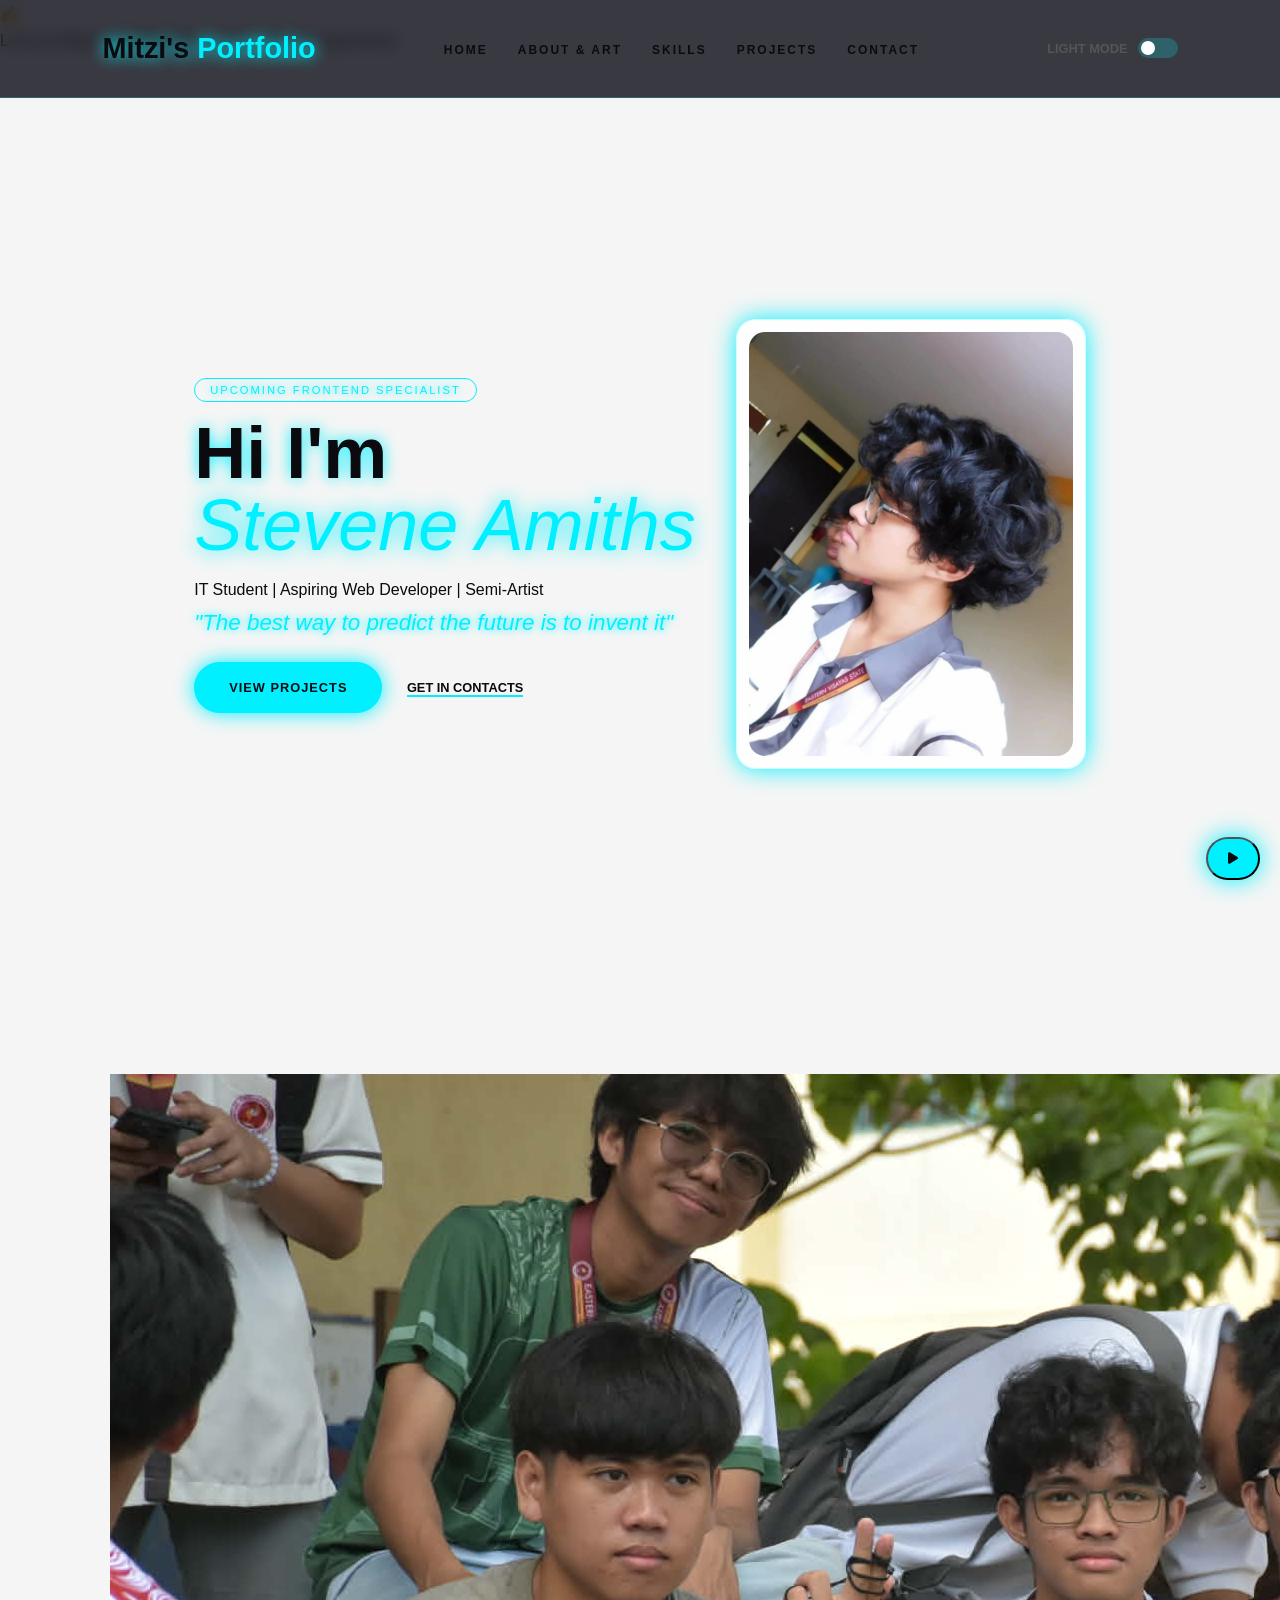
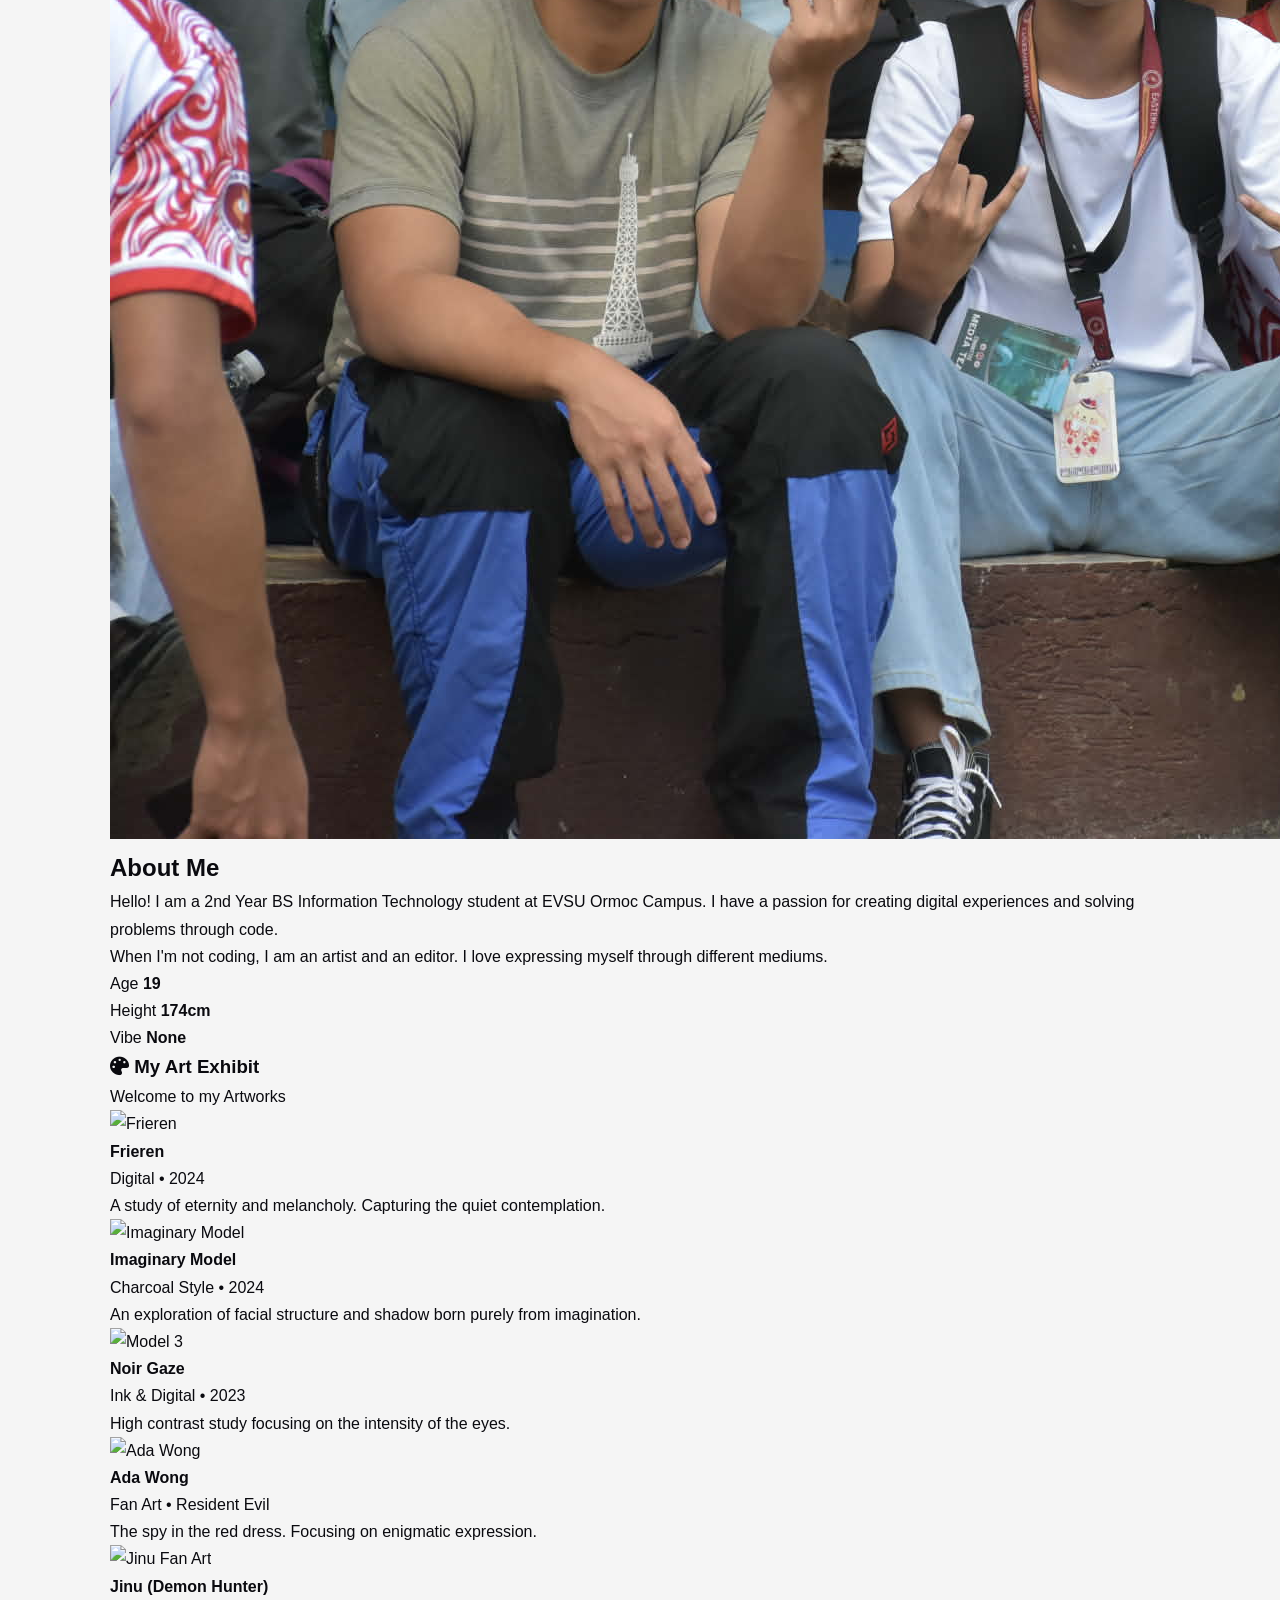
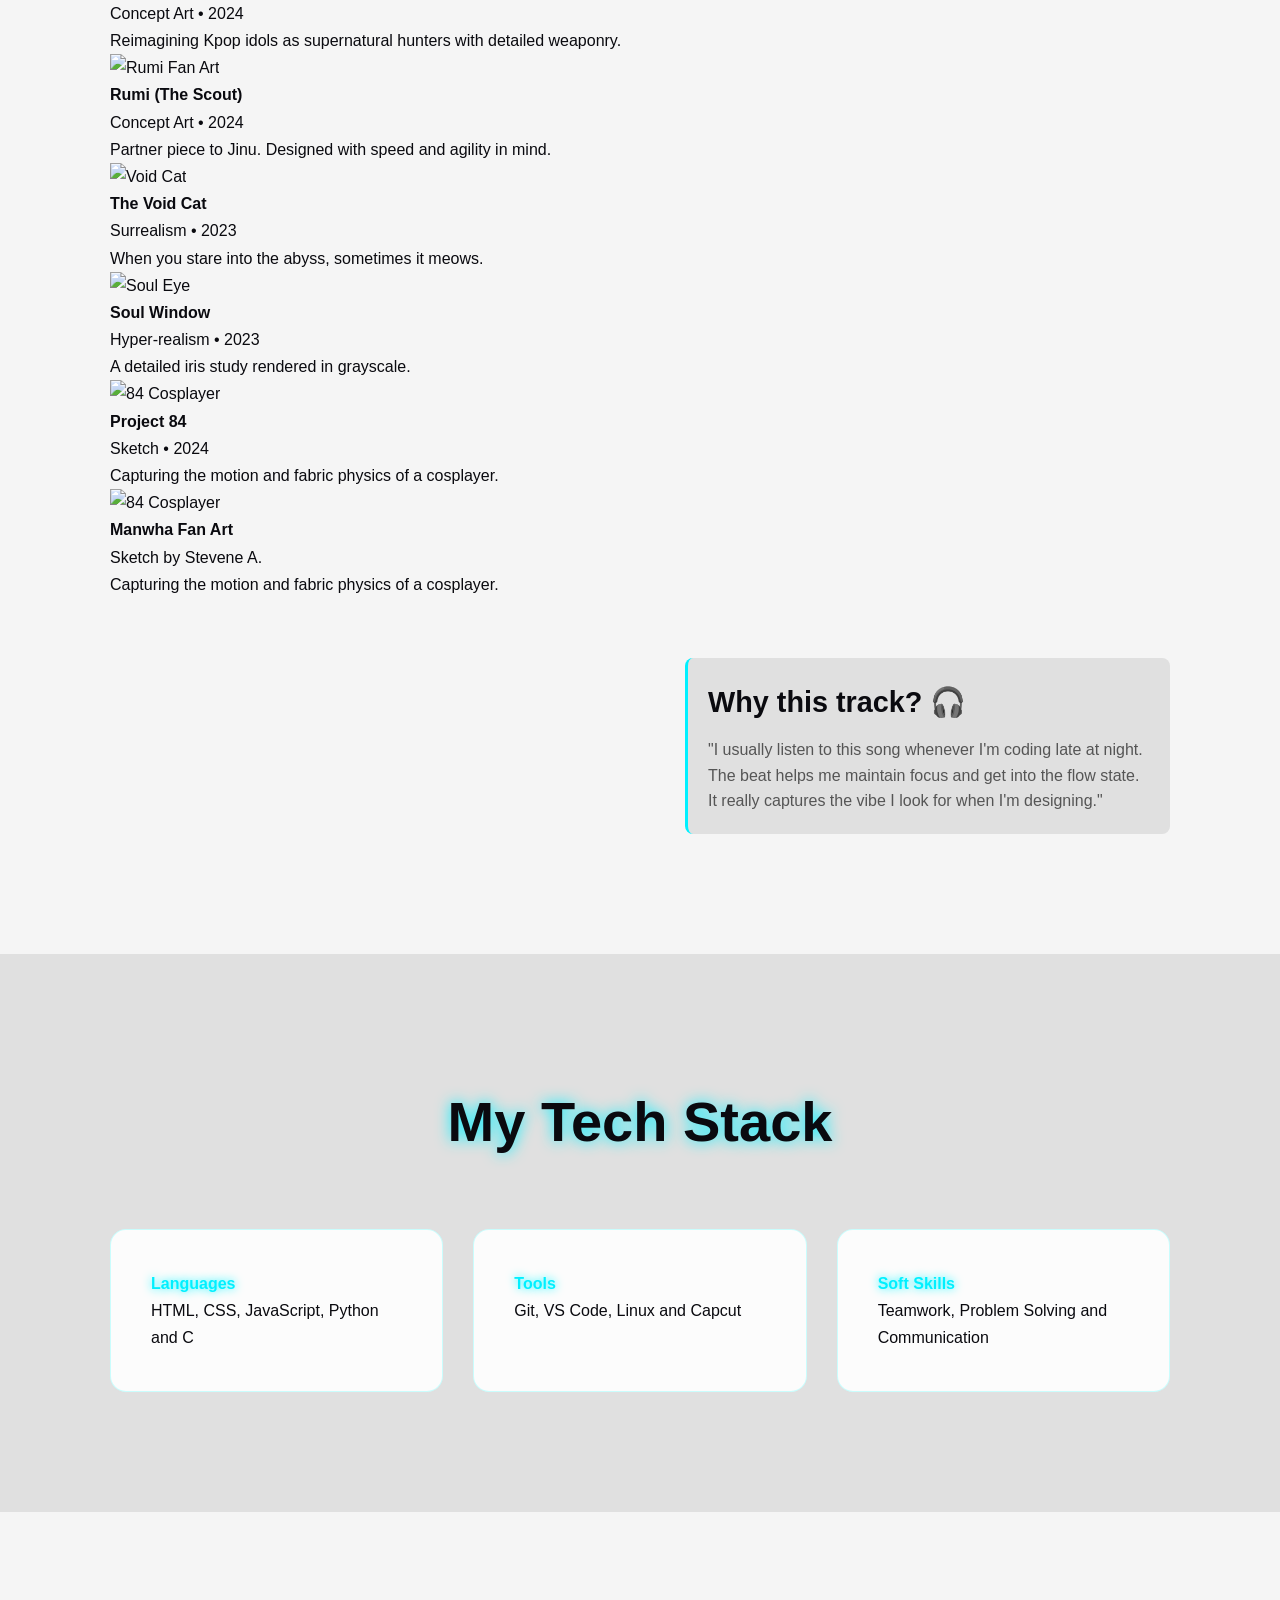
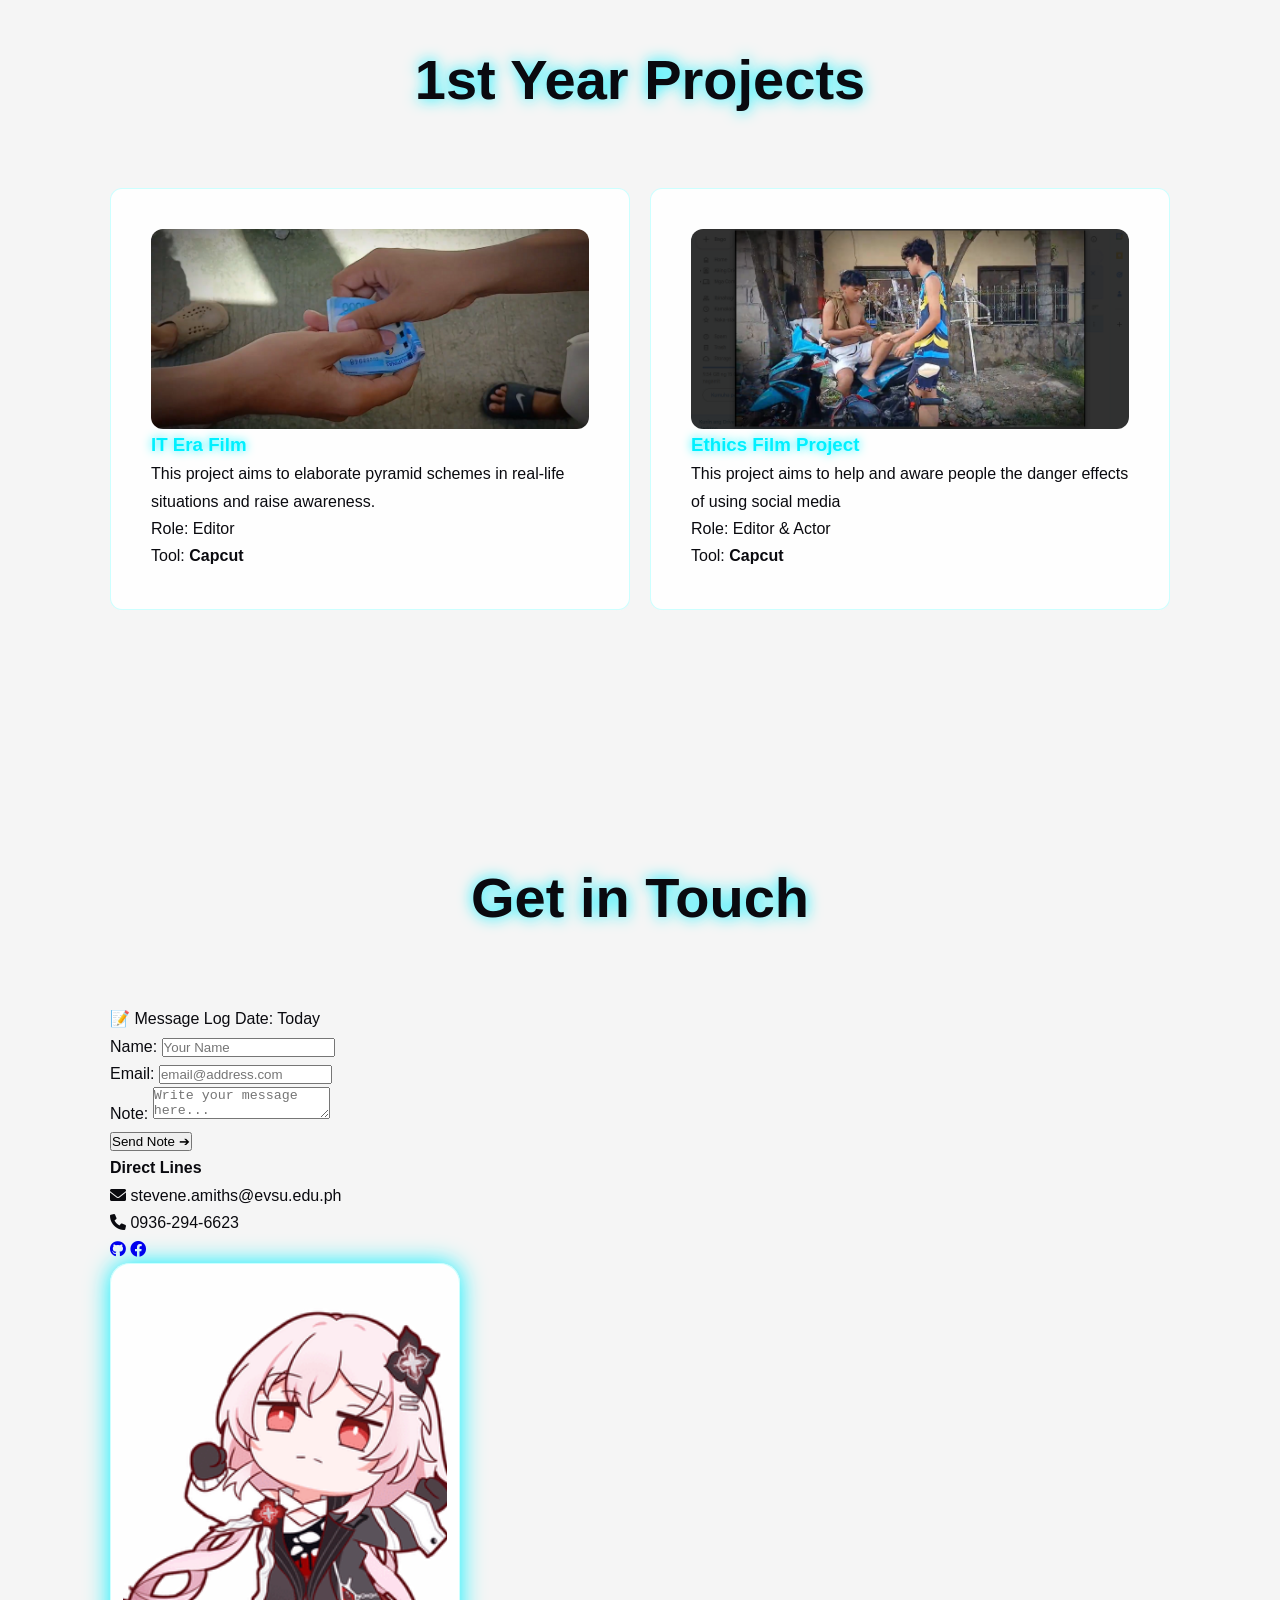
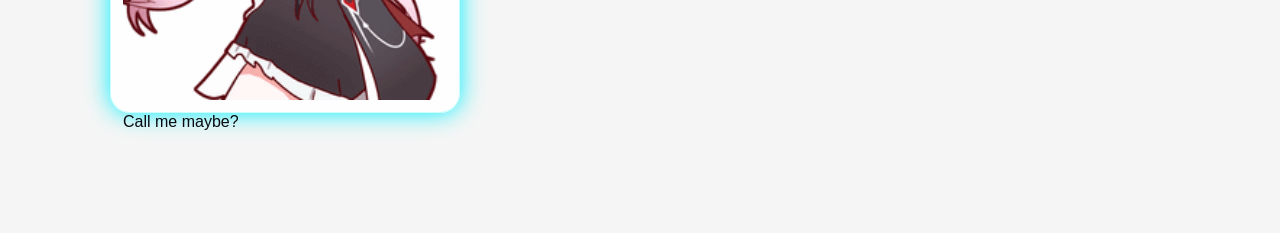
==== commit 8b8b0d59: "Update index.html" ====
--- a/index.html
+++ b/index.html
@@ -3,25 +3,43 @@
 <head>
     <meta charset="UTF-8">
     <meta name="viewport" content="width=device-width, initial-scale=1.0">
-    <title>Stevene Amiths Web Portfolio</title>
+    <title>Stevene Amiths | Web Portfolio</title>
     <link href="https://fonts.googleapis.com/css2?family=Cormorant+Garamond:ital,wght@0,600;0,700;1,500&family=Montserrat:wght@300;400;600&display=swap" rel="stylesheet">
     <link rel="stylesheet" href="https://cdnjs.cloudflare.com/ajax/libs/font-awesome/6.0.0/css/all.min.css">
     <link rel="stylesheet" href="yeah.css">
 </head>
 <body>
 
+<div id="pencil-tracker">
+    <div class="pencil-hand">✍️</div> 
+</div>
+
+<div class="texture-overlay"></div>
+
 <audio id="bgm" loop>
-    <source src="Pocket Rocket.mp3" type="audio/mpeg">
+    <source src="love.mp3" type="audio/mpeg">
 </audio>
 
-<button id="bgm-btn" class="btn-secondary">🔊 Play Music if u like aura</button>
+<div class="music-widget">
+    <div class="vinyl-record">
+        <div class="vinyl-center"></div>
+    </div>
+    <div class="track-info">
+        <span class="track-name">Love by Wave to Earth</span>
+        <span class="artist-name">Enhance the website experience</span>
+        <div class="visualizer">
+            <div class="bar"></div><div class="bar"></div><div class="bar"></div><div class="bar"></div>
+        </div>
+    </div>
+    <button id="bgm-btn" class="btn-control"><i class="fas fa-play"></i></button>
+</div>
 
 <nav class="navbar">
-    <div class="logo">Mitzi's <span>Web Portfolio</span></div>
+    <div class="logo">Mitzi's <span class="scribble-underline">Portfolio</span></div>
     
     <ul class="nav-links" id="nav-menu">
         <li><a href="#home">Home</a></li>
-        <li><a href="#about">About</a></li>
+        <li><a href="#about">About & Art</a></li>
         <li><a href="#skills">Skills</a></li>
         <li><a href="#projects">Projects</a></li>
         <li><a href="#contact">Contact</a></li>
@@ -29,25 +47,24 @@
 
     <div style="display: flex; align-items: center; gap: 15px;">
         <div class="mode-toggle">
-            <span id="mode-label">Light Theme boi</span>
+            <span id="mode-label">Light Mode</span>
             <label class="switch">
                 <input type="checkbox" id="theme-checkbox">
                 <span class="slider round"></span>
             </label>
         </div>
-
-        <div id="mobile-menu" style="display: none; cursor: pointer; font-size: 1.5rem; color: var(--accent);">
+        <div id="mobile-menu" style="display: none; cursor: pointer; font-size: 1.5rem; color: var(--text);">
             <i class="fas fa-bars"></i>
         </div>
     </div>
 </nav>
 
-<header id="home" class="hero">
+<header id="home" class="hero reveal">
     <div class="container hero-flex">
         <div class="hero-text">
             <span class="badge">Upcoming Frontend Specialist</span>
             <h1>Hi I'm <br><span class="highlight italic">Stevene Amiths</span></h1>
-            <p class="tagline">IT Student | Astig(matism) | 19 (174cm)</p>
+            <p class="tagline">IT Student | Aspiring Web Developer | Semi-Artist</p>
             <p class="quote">"The best way to predict the future is to invent it"</p>
             <div class="hero-cta">
                 <a href="#projects" class="btn-primary">View Projects</a>
@@ -55,82 +72,237 @@
             </div>
         </div>
         <div class="hero-img">
-            <div class="img-frame">
+            <div class="img-frame polaroid-tilt">
                 <img src="amiths.jpg" alt="Stevene Amiths">
+                <div class="tape-top"></div>
             </div>
         </div>
     </div>
 </header>
 
-<section id="about" class="section">
+<section id="about" class="section reveal">
     <div class="container">
-        <h2 class="section-title">About Me</h2>
-        <div class="hero-img">
-            <div class="img-frame">
-                <img src="ha.jpg" alt="Stevene Amiths">
-            </div>
-        </div>
-        <div class="about-grid">
-            <div class="card">
-                <h3>Education</h3>
-                <p>BS in Information Technology<br>2nd year student at EVSU Ormoc Campus</p>
-            </div>
-            <div class="card">
-                <h3>Interests</h3>
-                <p>Frontend Dev, Backend Dev and Cybersecurity.</p>
-            </div>
-            <div class="card">
-                <h3>Hobbies</h3>
-                <p>Sleeping, Drawing, Photography and Gaming.</p>
-            </div>
-            <div class="card">
-                <h3>Additional About me</h3>
-                <p>I can't talk normally in front of gurls (only to goth and goddesses)</p>
-            </div>
-            <div class="card">
-                <h3>Additional About me</h3>
-                <p>I hate dogs but I like cats</p>
-            </div>
-            <div class="card">
-                <h3>Additional About me</h3>
-                <p>Fave song "Back to Friends by sombr"</p>
-            </div>
-        </div>
-        <div style="margin-top: 60px; max-width: 600px; margin-left: auto; margin-right: auto;">
-            <iframe
-                style="border-radius:12px"
-                src="https://open.spotify.com/embed/track/0FTmksd2dxiE5e3rWyJXs6"
-                width="100%"
-                height="152"
-                frameborder="0"
-                allow="autoplay; clipboard-write; encrypted-media; fullscreen; picture-in-picture"
-                loading="lazy">
-            </iframe>
-        </div>
+        
+        <div class="about-content-wrapper">
+            <div class="about-image">
+                <div class="sketch-border">
+                    <img src="ha.jpg" alt="About Me">
+                </div>
+            </div>
+            <div class="about-text">
+                <h2 class="section-title-left">About Me</h2>
+                <p>Hello! I am a 2nd Year BS Information Technology student at EVSU Ormoc Campus. I have a passion for creating digital experiences and solving problems through code.</p>
+                <p>When I'm not coding, I am an artist and an editor. I love expressing myself through different mediums.</p>
+                
+                <div class="mini-stats">
+                    <div class="stat">
+                        <span>Age</span>
+                        <strong>19</strong>
+                    </div>
+                    <div class="stat">
+                        <span>Height</span>
+                        <strong>174cm</strong>
+                    </div>
+                    <div class="stat">
+                        <span>Vibe</span>
+                        <strong>None</strong>
+                    </div>
+                </div>
+            </div>
+        </div>
+        
+        <div class="exhibit-header reveal">
+            <h3><i class="fas fa-palette"></i> My Art Exhibit</h3>
+            <p>Welcome to my Artworks</p>
+        </div>
+
+        <div class="museum-dark-room">
+            <div class="gallery-wall-scroll">
+                
+                <div class="museum-item reveal">
+                    <div class="art-frame gold">
+                        <img src="freiren.jpg" alt="Frieren">
+                        <div class="glare"></div>
+                    </div>
+                    <div class="plaque">
+                        <h4>Frieren</h4>
+                        <div class="plaque-details">
+                            <span class="medium">Digital • 2024</span>
+                            <p class="art-desc">A study of eternity and melancholy. Capturing the quiet contemplation.</p>
+                        </div>
+                    </div>
+                </div>
+
+                <div class="museum-item reveal">
+                    <div class="art-frame wood">
+                        <img src="2.jpg" alt="Imaginary Model">
+                        <div class="glare"></div>
+                    </div>
+                    <div class="plaque">
+                        <h4>Imaginary Model</h4>
+                        <div class="plaque-details">
+                            <span class="medium">Charcoal Style • 2024</span>
+                            <p class="art-desc">An exploration of facial structure and shadow born purely from imagination.</p>
+                        </div>
+                    </div>
+                </div>
+
+                <div class="museum-item reveal">
+                    <div class="art-frame black">
+                        <img src="3.jpg" alt="Model 3">
+                        <div class="glare"></div>
+                    </div>
+                    <div class="plaque">
+                        <h4>Noir Gaze</h4>
+                        <div class="plaque-details">
+                            <span class="medium">Ink & Digital • 2023</span>
+                            <p class="art-desc">High contrast study focusing on the intensity of the eyes.</p>
+                        </div>
+                    </div>
+                </div>
+
+                <div class="museum-item reveal">
+                    <div class="art-frame white">
+                        <img src="4.jpg" alt="Ada Wong">
+                        <div class="glare"></div>
+                    </div>
+                    <div class="plaque">
+                        <h4>Ada Wong</h4>
+                        <div class="plaque-details">
+                            <span class="medium">Fan Art • Resident Evil</span>
+                            <p class="art-desc">The spy in the red dress. Focusing on enigmatic expression.</p>
+                        </div>
+                    </div>
+                </div>
+
+                <div class="museum-item reveal">
+                    <div class="art-frame white">
+                        <img src="5.jpg" alt="Jinu Fan Art">
+                        <div class="glare"></div>
+                    </div>
+                    <div class="plaque">
+                        <h4>Jinu (Demon Hunter)</h4>
+                        <div class="plaque-details">
+                            <span class="medium">Concept Art • 2024</span>
+                            <p class="art-desc">Reimagining Kpop idols as supernatural hunters with detailed weaponry.</p>
+                        </div>
+                    </div>
+                </div>
+
+                <div class="museum-item reveal">
+                    <div class="art-frame white">
+                        <img src="6.jpg" alt="Rumi Fan Art">
+                        <div class="glare"></div>
+                    </div>
+                    <div class="plaque">
+                        <h4>Rumi (The Scout)</h4>
+                        <div class="plaque-details">
+                            <span class="medium">Concept Art • 2024</span>
+                            <p class="art-desc">Partner piece to Jinu. Designed with speed and agility in mind.</p>
+                        </div>
+                    </div>
+                </div>
+                
+                <div class="museum-item reveal">
+                    <div class="art-frame white">
+                        <img src="7.jpg" alt="Void Cat">
+                        <div class="glare"></div>
+                    </div>
+                    <div class="plaque">
+                        <h4>The Void Cat</h4>
+                        <div class="plaque-details">
+                            <span class="medium">Surrealism • 2023</span>
+                            <p class="art-desc">When you stare into the abyss, sometimes it meows.</p>
+                        </div>
+                    </div>
+                </div>
+
+                <div class="museum-item reveal">
+                    <div class="art-frame white">
+                        <img src="8.jpg" alt="Soul Eye">
+                        <div class="glare"></div>
+                    </div>
+                    <div class="plaque">
+                        <h4>Soul Window</h4>
+                        <div class="plaque-details">
+                            <span class="medium">Hyper-realism • 2023</span>
+                            <p class="art-desc">A detailed iris study rendered in grayscale.</p>
+                        </div>
+                    </div>
+                </div>
+
+                <div class="museum-item reveal">
+                    <div class="art-frame white">
+                        <img src="9.jpg" alt="84 Cosplayer">
+                        <div class="glare"></div>
+                    </div>
+                    <div class="plaque">
+                        <h4>Project 84</h4>
+                        <div class="plaque-details">
+                            <span class="medium">Sketch • 2024</span>
+                            <p class="art-desc">Capturing the motion and fabric physics of a cosplayer.</p>
+                        </div>
+                    </div>
+                </div>
+
+                <div class="museum-item reveal">
+                    <div class="art-frame white">
+                        <img src="10.jpg" alt="84 Cosplayer">
+                        <div class="glare"></div>
+                    </div>
+                    <div class="plaque">
+                        <h4>Manwha Fan Art</h4>
+                        <div class="plaque-details">
+                            <span class="medium">Sketch by Stevene A.</span>
+                            <p class="art-desc">Capturing the motion and fabric physics of a cosplayer.</p>
+                        </div>
+                    </div>
+                </div>
+
+            </div>
+            <div class="spotlight-effect"></div>
+        </div>
+
+        <div class="music-interest-wrapper reveal" style="margin-top: 60px; display: flex; gap: 40px; align-items: center; flex-wrap: wrap;">
+            
+            <div class="spotify-frame" style="flex: 1 1 300px;">
+                <div class="tape-corner"></div>
+                <iframe style="border-radius:12px" src="https://open.spotify.com/embed/track/0FTmksd2dxiE5e3rWyJXs6" width="100%" height="152" frameborder="0" allow="autoplay; clipboard-write; encrypted-media; fullscreen; picture-in-picture" loading="lazy"></iframe>
+            </div>
+
+            <div class="song-details" style="flex: 1 1 250px; background: var(--bg-alt); padding: 20px; border-radius: 8px; border-left: 3px solid var(--accent);">
+                <h4 style="font-family: var(--font-header); font-size: 1.8rem; margin-bottom: 10px; color: var(--text);">Why this track? 🎧</h4>
+                <p style="font-size: 1rem; color: var(--text-muted); line-height: 1.6;">
+                    "I usually listen to this song whenever I'm coding late at night. The beat helps me maintain focus and get into the flow state. It really captures the vibe I look for when I'm designing."
+                </p>
+            </div>
+
+        </div>
+
     </div>
 </section>
 
-<section id="skills" class="section alt-bg">
+<section id="skills" class="section alt-bg reveal">
     <div class="container">
-        <h2 class="section-title">My Tech Skills</h2>
+        <h2 class="section-title">My Tech Stack</h2>
         <div class="skills-wrapper">
-            <div class="skill-box">
+            <div class="skill-box drawn-border">
                 <h4>Languages</h4>
                 <p>HTML, CSS, JavaScript, Python and C</p>
             </div>
-            <div class="skill-box">
+            <div class="skill-box drawn-border">
                 <h4>Tools</h4>
                 <p>Git, VS Code, Linux and Capcut</p>
             </div>
-            <div class="skill-box">
-                <h4>Im Good at</h4>
+            <div class="skill-box drawn-border">
+                <h4>Soft Skills</h4>
                 <p>Teamwork, Problem Solving and Communication</p>
             </div>
         </div>
     </div>
 </section>
 
-<section id="projects" class="section">
+<section id="projects" class="section reveal">
     <div class="container">
         <h2 class="section-title">1st Year Projects</h2>
         <div class="project-grid">
@@ -142,8 +314,8 @@
                     <h3>IT Era Film</h3>
                     <p>This project aims to elaborate pyramid schemes in real-life situations and raise awareness.</p>
                     <div class="tags">
-                        <span>My role for this project is an Editor, I use the editing tool named </span>
-                        <span>"<b>CapCut</b>"</span>
+                        <span>Role: Editor</span>
+                        <span><p>Tool: <b>Capcut</b></p></span>
                     </div>
                 </div>
             </div>
@@ -154,46 +326,64 @@
                 <div class="project-content">
                     <h3>Ethics Film Project</h3>
                     <p>This project aims to help and aware people the danger effects of using social media</p>
-                    <div class="tags"><span>My role for this project is an Editor and Actor, I use the editing tool named </span>
-                        <span>"<b>CapCut</b>"</span></div>
+                    <span>Role: Editor & Actor</span>
+                    <span><p>Tool: <b>Capcut</b></p></span>
                 </div>
             </div>
         </div>
     </div>
 </section>
 
-<section id="contact" class="section alt-bg">
+<section id="contact" class="section reveal">
     <div class="container">
-        <h2 class="section-title">Contact</h2>
-        <div class="contact-grid">
-            <form action="https://formspree.io/f/meejyrab" method="POST" class="contact-form">
-                <input type="text" name="name" placeholder="Full Name" required>
-                <input type="email" name="_replyto" placeholder="Email Address" required>
-                <textarea name="message" placeholder="Your Message" rows="5" required></textarea>
-                <button type="submit" class="btn-primary">Send Message</button>
-            </form>
-
-            <div class="contact-info-wrapper">
-                <div class="contact-info">
-                    <p><strong>Email:</strong><br> stevene.amiths@evsu.edu.ph</p>
-                    <p><strong>Phone:</strong><br> 0936-294-6623</p>
-                    <div class="social-links">
-                        <a href="https://github.com/Stevene4246" target="_blank">
-                            <i class="fab fa-github"></i> GitHub
-                        </a>
-                        <span class="separator">|</span>
-                        <a href="https://www.facebook.com/stevene.amiths" target="_blank">
-                            <i class="fab fa-facebook"></i> Facebook
-                        </a>
-                    </div>
-                </div>
-
-                <div class="contact-img">
-                    <div class="img-frame">
-                        <img src="anime.gif" alt="Stevene Amiths">
-                    </div>
-                </div>
-            </div>
+        <h2 class="section-title">Get in Touch</h2>
+        
+        <div class="contact-wrapper">
+            
+            <div class="contact-paper-container">
+                <div class="paper-clip"></div> <form action="https://formspree.io/f/meejyrab" method="POST" class="lined-paper-form">
+                    <div class="paper-header">
+                        <span>📝 Message Log</span>
+                        <span class="date-stamp">Date: Today</span>
+                    </div>
+                    
+                    <div class="form-group">
+                        <label>Name:</label>
+                        <input type="text" name="name" placeholder="Your Name" required>
+                    </div>
+
+                    <div class="form-group">
+                        <label>Email:</label>
+                        <input type="email" name="_replyto" placeholder="email@address.com" required>
+                    </div>
+
+                    <div class="form-group full-height">
+                        <label>Note:</label>
+                        <textarea name="message" placeholder="Write your message here..." required></textarea>
+                    </div>
+
+                    <button type="submit" class="btn-sketch-send">Send Note ➔</button>
+                </form>
+            </div>
+
+            <div class="contact-info-side">
+                <div class="sticky-note">
+                    <h4>Direct Lines</h4>
+                    <p><i class="fas fa-envelope"></i> stevene.amiths@evsu.edu.ph</p>
+                    <p><i class="fas fa-phone"></i> 0936-294-6623</p>
+                    <div class="social-icons">
+                        <a href="https://github.com/Stevene4246" target="_blank"><i class="fab fa-github"></i></a>
+                        <a href="https://www.facebook.com/stevene.amiths" target="_blank"><i class="fab fa-facebook"></i></a>
+                    </div>
+                </div>
+
+                <div class="img-frame polaroid-tilt small">
+                    <img src="anime.gif" alt="Stevene Amiths">
+                    <div class="tape-top"></div>
+                    <div class="handwritten-caption">Call me maybe?</div>
+                </div>
+            </div>
+
         </div>
     </div>
 </section>
@@ -201,16 +391,88 @@
 <script src="mine.js"></script>
 
 <script>
-const bgm = document.getElementById("bgm");
-const btn = document.getElementById("bgm-btn");
-
-btn.addEventListener("click", () => {
-    if (bgm.paused) {
-        bgm.play();
-        btn.textContent = "🔇 Pause Music if u dont like aura";
-    } else {
-        bgm.pause();
-        btn.textContent = "🔊 Play Music if u want aura";
+document.addEventListener('DOMContentLoaded', () => {
+
+    const reveals = document.querySelectorAll('.reveal');
+    const revealOnScroll = () => {
+        const windowHeight = window.innerHeight;
+        const elementVisible = 100;
+        
+        reveals.forEach((reveal) => {
+            const elementTop = reveal.getBoundingClientRect().top;
+            if (elementTop < windowHeight - elementVisible) {
+                reveal.classList.add('active');
+            }
+        });
+    };
+    window.addEventListener('scroll', revealOnScroll);
+    revealOnScroll();
+
+    const pencilTracker = document.getElementById('pencil-tracker');
+    if (pencilTracker) {
+        window.addEventListener('scroll', () => {
+            const scrollTop = window.scrollY;
+            const docHeight = document.body.scrollHeight - window.innerHeight;
+            const scrollPercent = (scrollTop / docHeight) * 100;
+            const trackerPosition = (scrollPercent * 0.9); 
+            pencilTracker.style.top = trackerPosition + "%";
+        });
+    }
+
+    const bgm = document.getElementById("bgm");
+    const btn = document.getElementById("bgm-btn");
+    const widget = document.querySelector(".music-widget");
+    const icon = btn.querySelector("i");
+
+    if(btn && bgm){
+        bgm.volume = 0.4; 
+        
+        btn.addEventListener("click", () => {
+            if (bgm.paused) {
+                bgm.play();
+                widget.classList.add("playing");
+                icon.classList.remove("fa-play");
+                icon.classList.add("fa-pause");
+            } else {
+                bgm.pause();
+                widget.classList.remove("playing");
+                icon.classList.remove("fa-pause");
+                icon.classList.add("fa-play");
+            }
+        });
+    }
+
+    const menuBtn = document.getElementById('mobile-menu');
+    const navMenu = document.getElementById('nav-menu');
+    if (menuBtn) {
+        menuBtn.addEventListener('click', () => {
+            navMenu.classList.toggle('active');
+        });
+    }
+
+    const checkbox = document.getElementById('theme-checkbox');
+    const modeLabel = document.getElementById('mode-label');
+    const root = document.documentElement;
+    const savedTheme = localStorage.getItem('theme');
+    
+    if (savedTheme === 'dark') {
+        root.setAttribute('data-theme', 'dark');
+        if(checkbox) checkbox.checked = true;
+        if(modeLabel) modeLabel.textContent = "Night Mode";
+    }
+
+    if(checkbox) {
+        checkbox.addEventListener('change', function() {
+            if (this.checked) {
+                root.setAttribute('data-theme', 'dark');
+                localStorage.setItem('theme', 'dark');
+                if(modeLabel) modeLabel.textContent = "Night Mode";
+            } else {
+                root.setAttribute('data-theme', 'light');
+                localStorage.setItem('theme', 'light');
+                if(modeLabel) modeLabel.textContent = "Light Mode";
+            }
+        });
     }
 });
 </script>
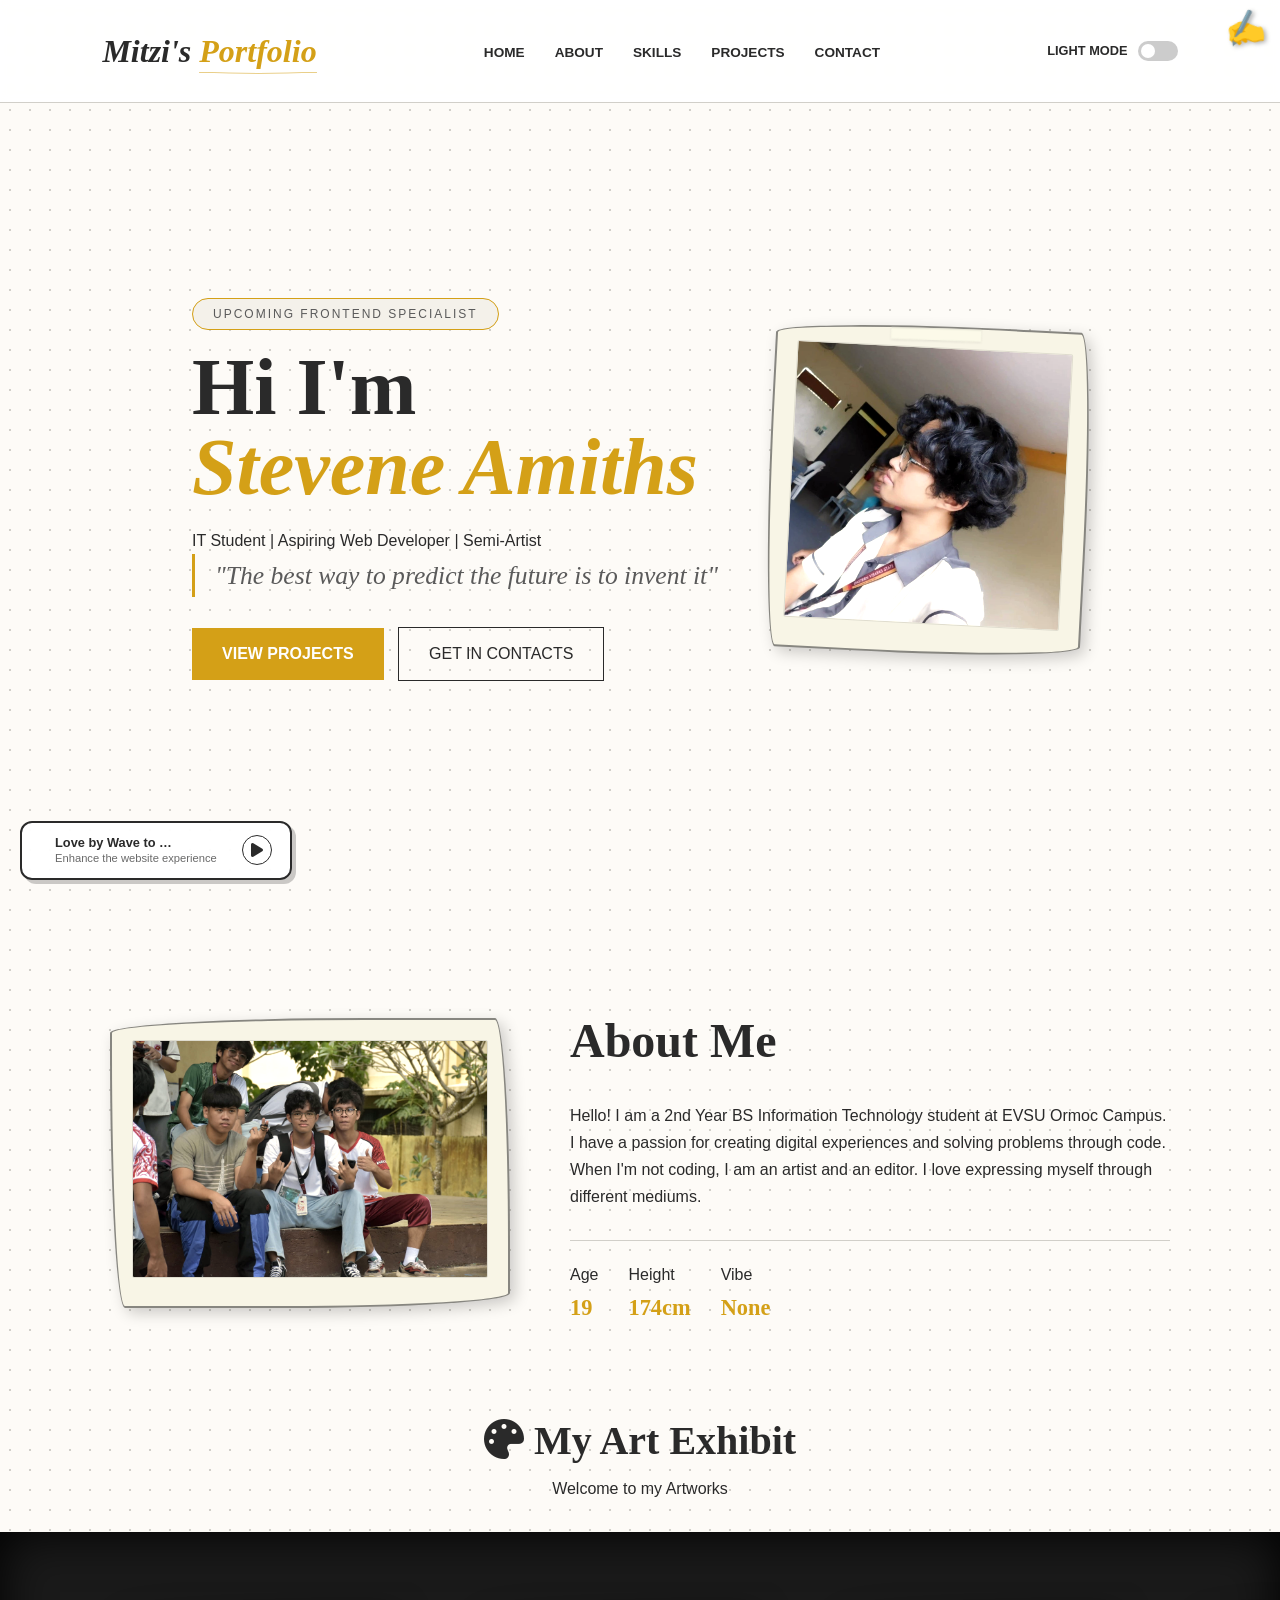
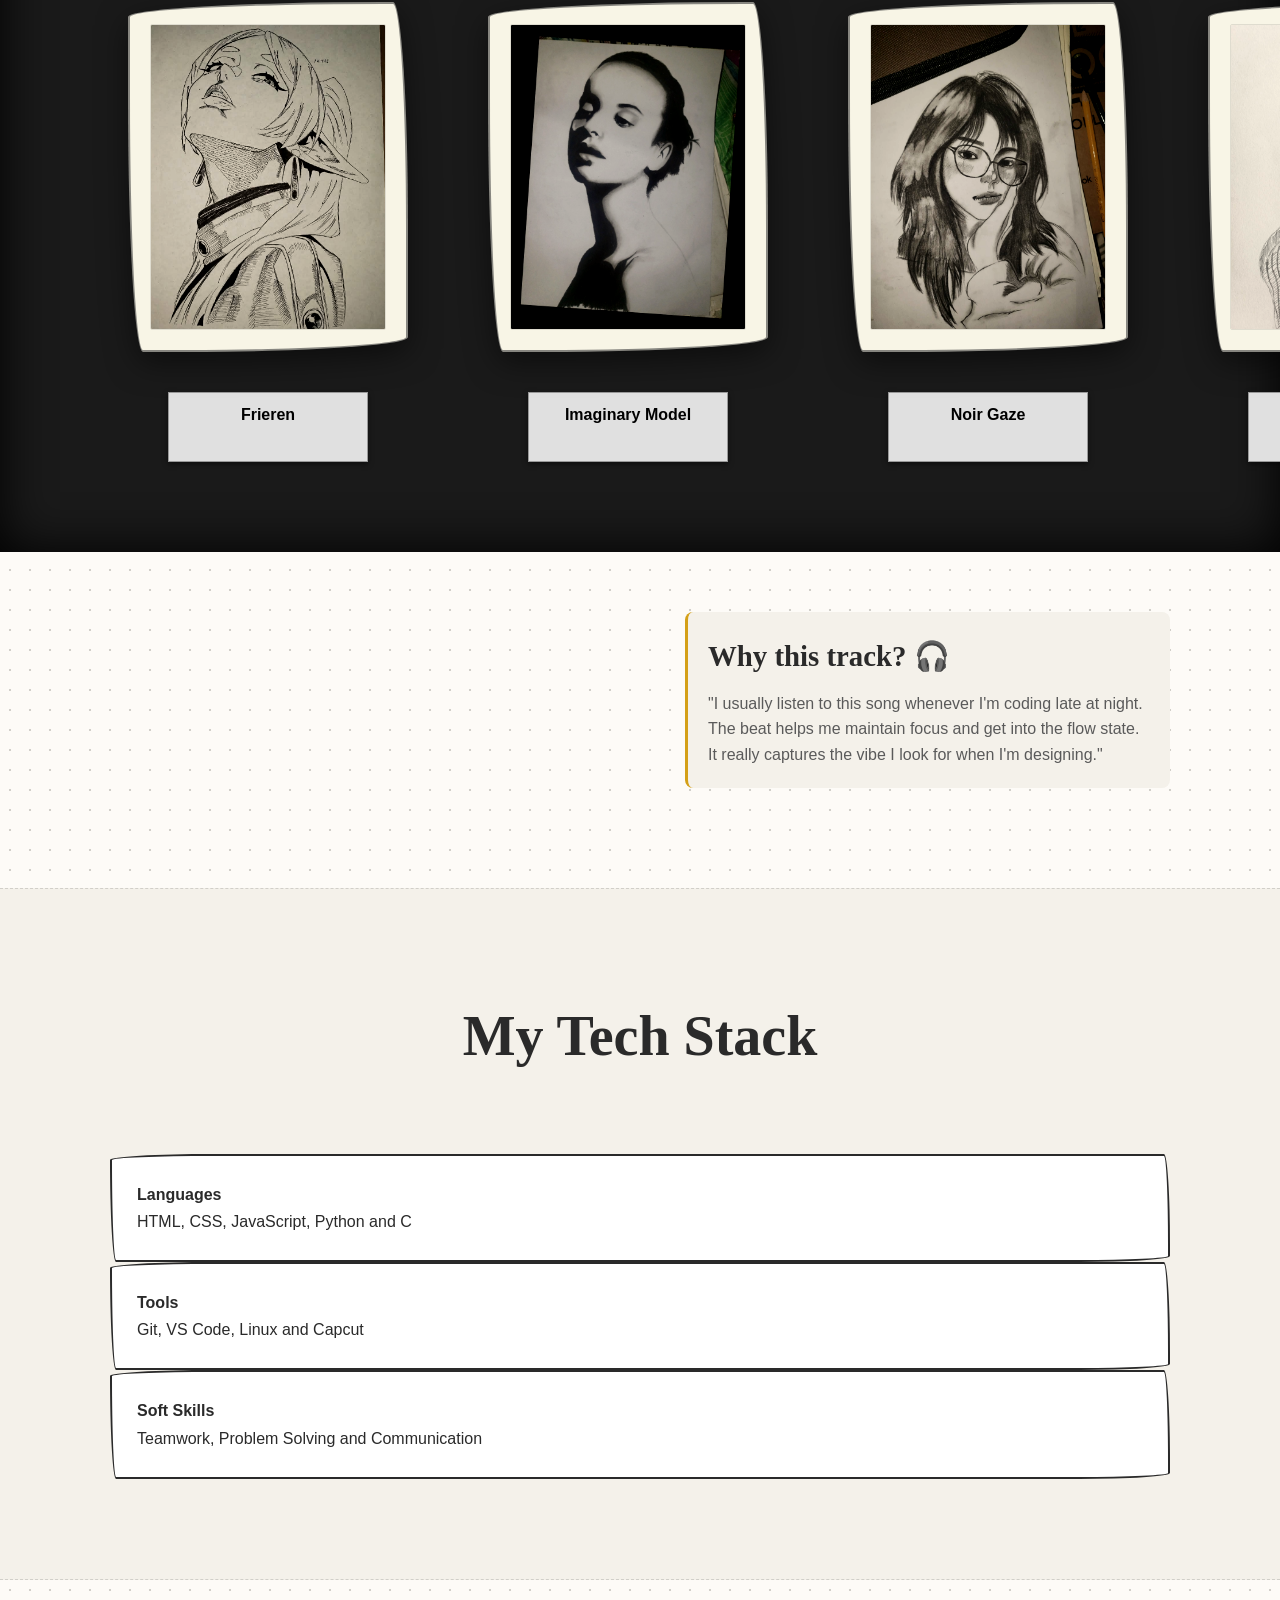
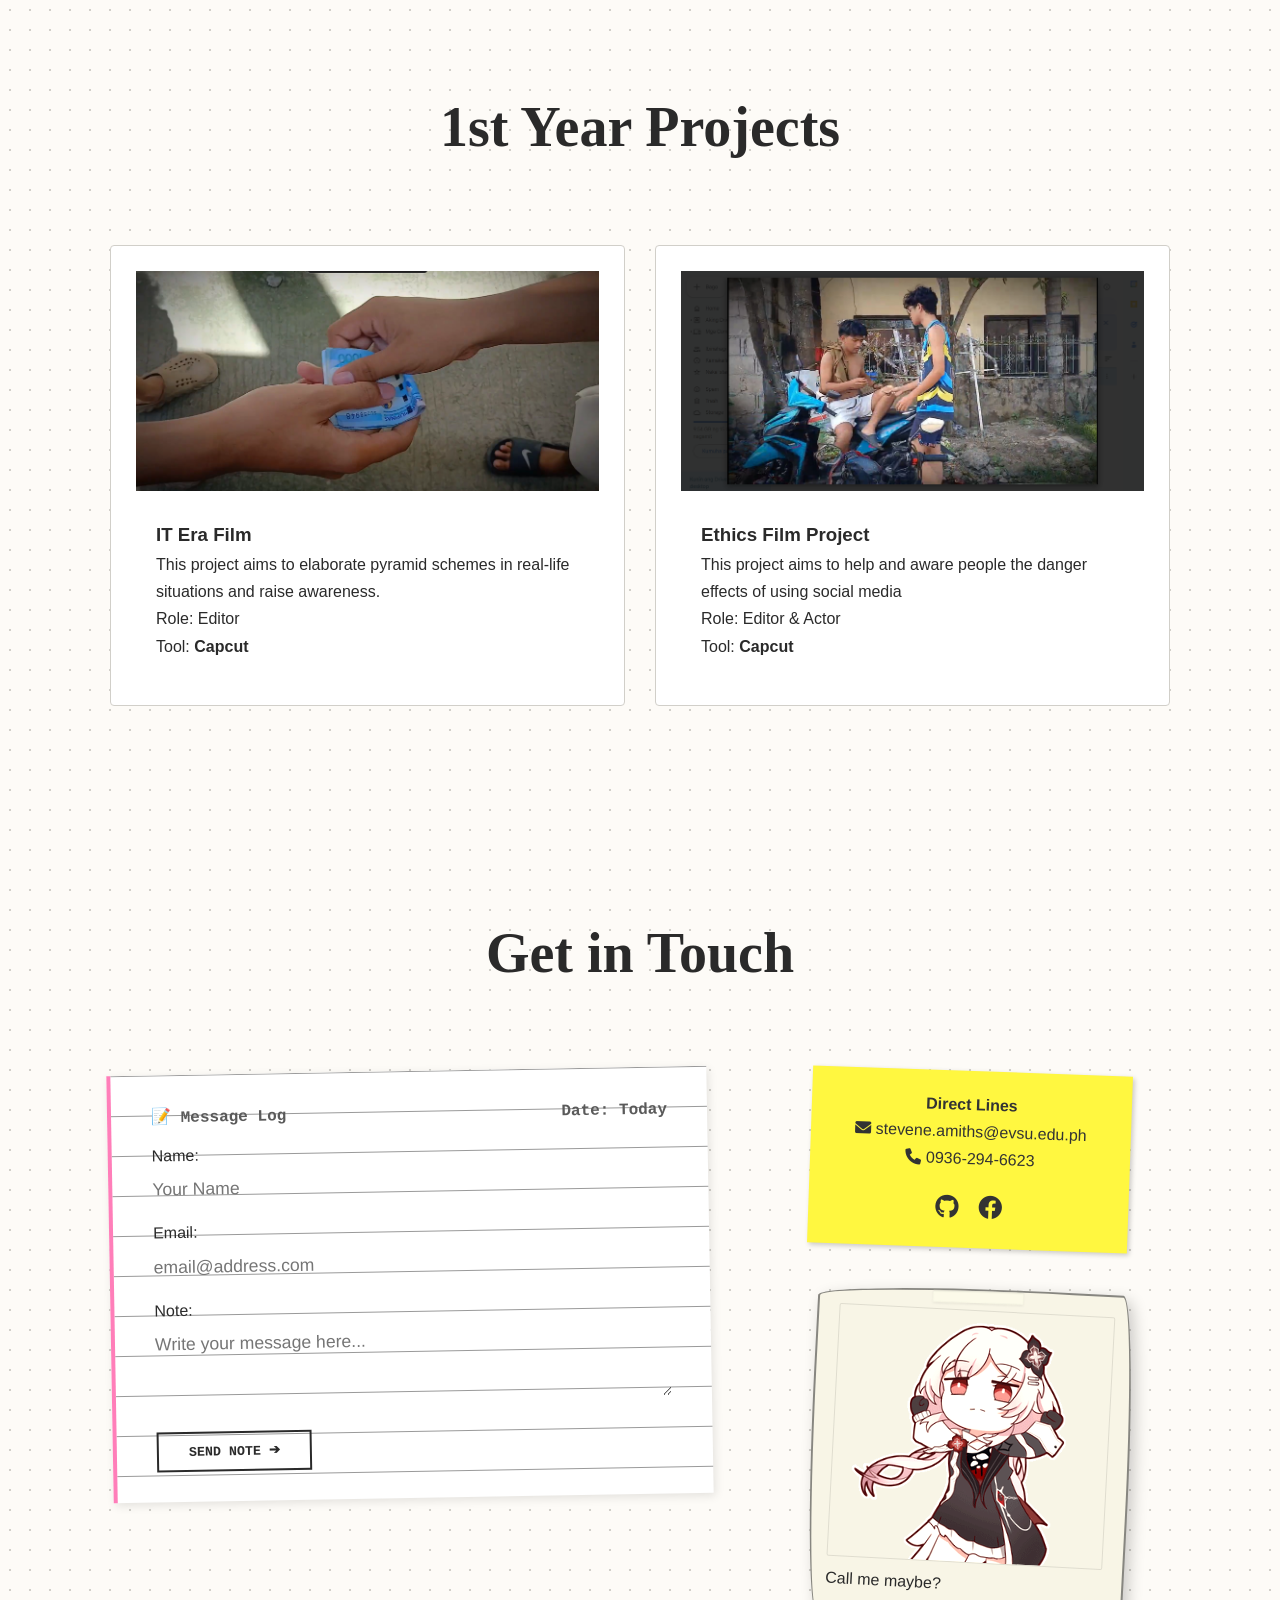
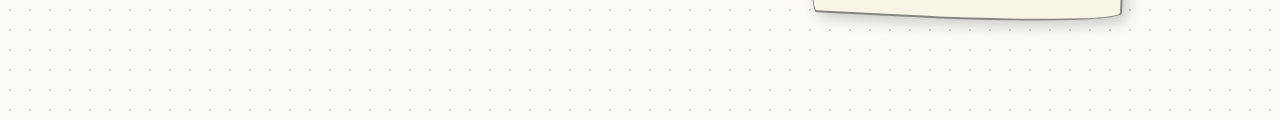
==== commit 62cb5e95: "Update index.html" ====
--- a/index.html
+++ b/index.html
@@ -39,7 +39,7 @@
     
     <ul class="nav-links" id="nav-menu">
         <li><a href="#home">Home</a></li>
-        <li><a href="#about">About & Art</a></li>
+        <li><a href="#about">About</a></li>
         <li><a href="#skills">Skills</a></li>
         <li><a href="#projects">Projects</a></li>
         <li><a href="#contact">Contact</a></li>
--- a/yeah.css
+++ b/yeah.css
@@ -1,487 +1,234 @@
 :root {
-    --bg: #f5f5f5;
-    --bg-alt: #e0e0e0;
-    --text: #0a0a0f;
-    --text-muted: #555;
-    --accent: #00f0ff;
-    --card: rgba(255,255,255,0.9);
-    --border: rgba(0,255,255,0.2);
-    --font-header: 'Arial', serif;
-    --font-body: 'Arial', sans-serif;
+    --bg: #fdfbf7; 
+    --bg-alt: #f4f1ea;
+    --text: #2a2a2a;
+    --text-muted: #5a5a5a;
+    --accent: #d4a017;
+    --spotify-green: #1DB954;
+    --card-bg: #ffffff;
+    --border-color: #d1cfc9;
+    --paper-color: #f8f5e6;
+    --font-header: 'Cormorant Garamond', serif;
+    --font-body: 'Montserrat', sans-serif;
 }
 
 [data-theme="dark"] {
-    --bg: #0a0a0f;
-    --bg-alt: #11111a;
+    --bg: #1e1e1e;
+    --bg-alt: #252525;
     --text: #e0e0e0;
-    --text-muted: #9ca3af;
-    --accent: #00f0ff;
-    --card: rgba(255,255,255,0.05);
-    --border: rgba(0,255,255,0.2);
-}
-
-* {
-    margin: 0;
-    padding: 0;
-    box-sizing: border-box;
-}
+    --text-muted: #a0a0a0;
+    --accent: #d4a017;
+    --card-bg: #2c2c2c;
+    --border-color: #444;
+    --paper-color: #e0d8c3;
+}
+
+* { margin: 0; padding: 0; box-sizing: border-box; }
 
 body {
     font-family: var(--font-body);
-    background-color: var(--bg);
     color: var(--text);
     line-height: 1.7;
     transition: 0.5s;
-}
-
-.container {
-    max-width: 1100px;
-    margin: 0 auto;
-    padding: 0 20px;
-}
+    overflow-x: hidden;
+    background-color: var(--bg);
+    background-image: radial-gradient(var(--border-color) 1px, transparent 1px);
+    background-size: 20px 20px;
+}
+
+.texture-overlay {
+    position: fixed; top: 0; left: 0; width: 100%; height: 100%;
+    pointer-events: none; z-index: 9999; opacity: 0.3;
+    background-image: url("https://www.transparenttextures.com/patterns/cream-paper.png"); 
+}
+
+body::-webkit-scrollbar { width: 0; background: transparent; }
+
+#pencil-tracker {
+    position: fixed; top: 0; right: 5px; width: 40px; height: 40px;
+    z-index: 99999; pointer-events: none; transition: top 0.1s linear;
+}
+
+.pencil-hand {
+    font-size: 2rem; transform: rotate(-10deg);
+    filter: drop-shadow(2px 2px 2px rgba(0,0,0,0.3));
+    position: relative; right: 10px;
+}
+
+.container { max-width: 1100px; margin: 0 auto; padding: 0 20px; }
 
 .navbar {
-    position: fixed;
-    top: 0;
-    width: 100%;
-    padding: 1.5rem 8%;
-    display: flex;
-    justify-content: space-between;
-    align-items: center;
-    background: rgba(10,10,20,0.8);
-    border-bottom: 1px solid var(--border);
-    backdrop-filter: blur(8px);
-    z-index: 1000;
-}
-
-.logo {
-    font-family: var(--font-header);
-    font-size: 1.8rem;
-    font-weight: 700;
-    text-shadow: 0 0 15px var(--accent);
-}
-
-.logo span {
-    color: var(--accent);
-}
-
-.nav-links {
-    list-style: none;
-    display: flex;
-}
-
-.nav-links a {
-    text-decoration: none;
-    color: var(--text);
-    margin: 0 15px;
-    font-size: 0.75rem;
-    font-weight: 600;
-    letter-spacing: 2px;
-    text-transform: uppercase;
-    transition: 0.3s;
-}
-
-.nav-links a:hover {
-    color: var(--accent);
-    text-shadow: 0 0 10px var(--accent);
-}
-
-.mode-toggle {
-    display: flex;
-    align-items: center;
-    gap: 10px;
-    font-size: 0.8rem;
-    font-weight: 600;
-    text-transform: uppercase;
-    color: var(--text-muted);
-}
-
-.switch {
-    position: relative;
-    width: 40px;
-    height: 20px;
-}
-
-.switch input {
-    opacity: 0;
-    width: 0;
-    height: 0;
-}
-
-.slider {
-    position: absolute;
-    inset: 0;
-    cursor: pointer;
-    background-color: var(--border);
-    border-radius: 20px;
-    transition: 0.4s;
-}
-
-.slider::before {
-    content: "";
-    position: absolute;
-    width: 14px;
-    height: 14px;
-    left: 3px;
-    bottom: 3px;
-    background: #fff;
-    border-radius: 50%;
-    transition: 0.4s;
-}
-
-input:checked + .slider {
-    background-color: var(--accent);
-}
-
-input:checked + .slider::before {
-    transform: translateX(20px);
-}
-
-.hero {
-    height: 100vh;
-    padding-top: 80px;
-    display: flex;
-    align-items: center;
-}
-
-.hero-flex {
-    display: flex;
-    align-items: center;
-    gap: 40px;
-}
-
-h1 {
-    font-family: var(--font-header);
-    font-size: 4.5rem;
-    line-height: 1;
-    margin: 15px 0;
-    text-shadow: 0 0 15px var(--accent);
-}
-
-.highlight {
-    color: var(--accent);
-    text-shadow: 0 0 20px var(--accent);
-}
-
-.italic {
-    font-style: italic;
-    font-weight: 400;
-}
-
-.badge {
-    font-size: 0.7rem;
-    letter-spacing: 2px;
-    text-transform: uppercase;
-    color: var(--accent);
-    border: 1px solid var(--accent);
-    padding: 5px 15px;
-    border-radius: 50px;
-    text-shadow: 0 0 10px var(--accent);
-}
-
-.quote {
-    font-family: var(--font-header);
-    font-style: italic;
-    font-size: 1.4rem;
-    color: var(--accent);
-    margin-bottom: 20px;
-    text-shadow: 0 0 8px var(--accent);
-}
-
-.img-frame {
-    width: 350px;
-    height: 450px;
-    padding: 12px;
-    background: var(--card);
-    border: 1px solid var(--border);
-    border-radius: 20px;
-    box-shadow: 0 0 25px var(--accent);
-}
-
-.img-frame img {
-    width: 100%;
-    height: 100%;
-    object-fit: cover;
-    border-radius: 16px;
-}
-
-.section {
-    padding: 120px 0;
-}
-
-.alt-bg {
-    background: var(--bg-alt);
-}
-
-.section-title {
-    font-family: var(--font-header);
-    font-size: 3.5rem;
-    text-align: center;
-    margin-bottom: 60px;
-    text-shadow: 0 0 15px var(--accent);
-}
-
-.about-grid,
-.skills-wrapper,
-.project-grid {
-    display: grid;
-    grid-template-columns: repeat(auto-fit, minmax(300px, 1fr));
-    gap: 30px;
-}
-
-.card,
-.skill-box,
-.project-card {
-    background: var(--card);
-    padding: 40px;
-    border: 1px solid var(--border);
-    border-radius: 16px;
-    backdrop-filter: blur(6px);
-    transition: transform 0.3s, box-shadow 0.3s;
-}
-
-.card:hover,
-.skill-box:hover,
-.project-card:hover {
-    transform: translateY(-10px);
-    box-shadow: 0 0 30px var(--accent);
-}
-
-.skills-wrapper .skill-box h4,
-.card h3,
-.project-card h3 {
-    color: var(--accent);
-    text-shadow: 0 0 10px var(--accent);
-}
-
-.btn-primary {
-    background: var(--accent);
-    color: #0a0a0f;
-    padding: 15px 35px;
-    text-decoration: none;
-    display: inline-block;
-    font-size: 0.8rem;
-    font-weight: 600;
-    text-transform: uppercase;
-    letter-spacing: 1px;
-    border-radius: 50px;
-    box-shadow: 0 0 20px var(--accent);
-    transition: 0.3s;
-}
-
-.btn-primary:hover {
-    transform: scale(1.05);
-    box-shadow: 0 0 35px var(--accent);
-}
-
-.btn-secondary {
-    color: var(--text);
-    text-decoration: none;
-    border-bottom: 2px solid var(--accent);
-    font-weight: 600;
-    margin-left: 20px;
-    text-transform: uppercase;
-    font-size: 0.8rem;
-}
-
-.project-grid {
-    gap: 20px;
-    margin-top: 30px;
-}
-
-.project-card {
-    border-radius: 12px;
-    overflow: hidden;
-}
-
-.project-thumb {
-    width: 100%;
-    height: 200px;
-    overflow: hidden;
-    border-radius: 12px;
-}
-
-.project-thumb img {
-    width: 100%;
-    height: 100%;
-    object-fit: cover;
+    position: fixed; top: 0; width: 100%; padding: 1.5rem 8%;
+    display: flex; justify-content: space-between; align-items: center;
+    background: rgba(255, 255, 255, 0.9);
+    border-bottom: 1px solid var(--border-color);
+    backdrop-filter: blur(5px); z-index: 1000;
+}
+[data-theme="dark"] .navbar { background: rgba(30, 30, 30, 0.9); }
+
+.logo { font-family: var(--font-header); font-size: 2rem; font-weight: 700; font-style: italic; }
+.scribble-underline { position: relative; color: var(--accent); }
+.scribble-underline::after {
+    content: ''; position: absolute; left: 0; bottom: -5px; width: 100%; height: 3px;
+    background: url('data:image/svg+xml;utf8,<svg xmlns="http://www.w3.org/2000/svg" viewBox="0 0 100 10" preserveAspectRatio="none"><path d="M0 5 Q 50 10 100 5" stroke="%23d4a017" fill="none" stroke-width="2"/></svg>');
+    background-size: 100% 100%;
+}
+
+.nav-links { list-style: none; display: flex; }
+.nav-links a { text-decoration: none; color: var(--text); margin: 0 15px; font-weight: 600; text-transform: uppercase; font-size: 0.85rem; transition: 0.3s; }
+.nav-links a:hover { color: var(--accent); }
+
+.mode-toggle { display: flex; align-items: center; gap: 10px; font-size: 0.8rem; font-weight: 600; text-transform: uppercase; }
+.switch { position: relative; width: 40px; height: 20px; }
+.switch input { opacity: 0; width: 0; height: 0; }
+.slider { position: absolute; inset: 0; cursor: pointer; background-color: #ccc; border-radius: 20px; transition: 0.4s; }
+.slider::before { content: ""; position: absolute; width: 14px; height: 14px; left: 3px; bottom: 3px; background: #fff; border-radius: 50%; transition: 0.4s; }
+input:checked + .slider { background-color: var(--accent); }
+input:checked + .slider::before { transform: translateX(20px); }
+
+.section { padding: 100px 0; }
+.alt-bg { background: var(--bg-alt); border-top: 1px dashed var(--border-color); border-bottom: 1px dashed var(--border-color); }
+.section-title { font-family: var(--font-header); font-size: 3.5rem; text-align: center; margin-bottom: 70px; }
+
+.img-frame, .about-image .sketch-border, .art-frame {
+    background-color: var(--paper-color);
+    background-image: url("https://www.transparenttextures.com/patterns/natural-paper.png");
+    border-radius: 255px 15px 225px 15px / 15px 225px 15px 255px;
+    border: 2px solid rgba(60, 60, 60, 0.6);
+    box-shadow: 5px 5px 15px rgba(0,0,0,0.2);
+    padding: 20px; position: relative; overflow: hidden;
+}
+.img-frame img, .about-image img, .art-frame img {
+    width: 100%; height: 100%; object-fit: cover;
+    border-radius: 2px; filter: sepia(20%) contrast(110%);
+    border: 1px solid rgba(0,0,0,0.1);
+}
+.tape-top { 
+    position: absolute; top: -12px; left: 50%; transform: translateX(-50%) rotate(-1deg); 
+    width: 90px; height: 25px; 
+    background: rgba(255, 255, 235, 0.5); 
+    box-shadow: 0 1px 2px rgba(0,0,0,0.1); backdrop-filter: blur(1px);
+}
+.polaroid-tilt { width: 320px; height: auto; transform: rotate(3deg); transition: transform 0.3s ease; animation: floatPolaroid 6s ease-in-out infinite; }
+.polaroid-tilt:hover { transform: rotate(0deg) scale(1.02); }
+@keyframes floatPolaroid {
+    0%, 100% { transform: rotate(3deg) translateY(0); }
+    50% { transform: rotate(2deg) translateY(-15px); }
+}
+
+.hero { min-height: 100vh; padding-top: 80px; display: flex; align-items: center; }
+.hero-flex { display: flex; align-items: center; gap: 50px; }
+h1 { font-family: var(--font-header); font-size: 5rem; line-height: 1; margin: 20px 0; font-weight: 600; }
+.highlight { color: var(--accent); }
+.italic { font-style: italic; }
+.badge { font-size: 0.75rem; letter-spacing: 2px; text-transform: uppercase; color: var(--text-muted); border: 1px solid var(--accent); padding: 8px 20px; border-radius: 50px; background: var(--bg-alt); }
+.quote { font-family: var(--font-header); font-style: italic; font-size: 1.6rem; color: var(--text-muted); margin-bottom: 30px; border-left: 3px solid var(--accent); padding-left: 20px; }
+
+.about-content-wrapper { display: grid; grid-template-columns: 1fr 1.5fr; gap: 60px; align-items: center; margin-bottom: 60px; }
+.section-title-left { font-family: var(--font-header); font-size: 3rem; margin-bottom: 20px; color: var(--text); }
+.mini-stats { display: flex; gap: 30px; margin-top: 30px; border-top: 1px solid var(--border-color); padding-top: 20px; }
+.stat { display: flex; flex-direction: column; }
+.stat strong { font-family: var(--font-header); font-size: 1.4rem; color: var(--accent); }
+
+.project-grid { display: grid; grid-template-columns: repeat(auto-fit, minmax(300px, 1fr)); gap: 30px; }
+.skill-box, .project-card { background: var(--card-bg); padding: 25px; border-radius: 4px; border: 1px solid var(--border-color); }
+.skill-box.drawn-border { border: 2px solid var(--text); border-radius: 255px 15px 225px 15px / 15px 225px 15px 255px; }
+.project-thumb img { width: 100%; height: 220px; object-fit: cover; }
+.project-content { padding: 20px; }
+
+.btn-primary { background: var(--accent); color: #fff; padding: 12px 30px; border: none; font-weight: 600; text-transform: uppercase; cursor: pointer; transition: 0.3s; text-decoration: none; display: inline-block; }
+.btn-secondary { background: transparent; color: var(--text); padding: 12px 30px; border: 1px solid var(--text); margin-left: 10px; text-decoration: none; text-transform: uppercase; display: inline-block; }
+
+.exhibit-header { margin-top: 80px; margin-bottom: 30px; text-align: center; }
+.exhibit-header h3 { font-family: var(--font-header); font-size: 2.5rem; color: var(--text); }
+
+.museum-dark-room {
+    background-color: #1a1a1a; padding: 50px 0;
+    width: 100vw; position: relative;
+    left: 50%; right: 50%; margin-left: -50vw; margin-right: -50vw;
+    box-shadow: inset 0 0 50px #000;
+}
+.gallery-wall-scroll { display: flex; overflow-x: auto; gap: 80px; padding: 20px 10%; padding-bottom: 40px; align-items: center; }
+.gallery-wall-scroll::-webkit-scrollbar { height: 8px; width: 100%; background: #333; }
+.gallery-wall-scroll::-webkit-scrollbar-thumb { background: var(--accent); border-radius: 10px; }
+
+.museum-item { flex: 0 0 auto; display: flex; flex-direction: column; align-items: center; gap: 25px; transition: transform 0.3s; }
+.museum-item:hover { transform: translateY(-5px); }
+.art-frame { width: 280px; height: 350px; border: 2px solid rgba(60, 60, 60, 0.6); outline: none; box-shadow: 0 10px 30px rgba(0,0,0,0.5); }
+
+.museum-item .plaque {
+    width: 200px; transition: all 0.4s; overflow: hidden; height: 70px;
+    background: #e0e0e0; color: #000; padding: 8px 15px; text-align: center;
+    border: 1px solid #999; margin-top: 15px; box-shadow: 0 2px 5px rgba(0,0,0,0.5);
+}
+.museum-item:hover .plaque { height: auto; width: 240px; transform: scale(1.05); background: #fff; border-color: var(--accent); }
+.plaque-details { display: none; margin-top: 10px; border-top: 1px solid #ccc; padding-top: 8px; font-size: 0.8rem; text-align: left; }
+.museum-item:hover .plaque-details { display: block; animation: fadeIn 0.5s ease; }
+@keyframes fadeIn { from { opacity: 0; } to { opacity: 1; } }
+
+.contact-wrapper { display: grid; grid-template-columns: 1.5fr 1fr; gap: 60px; align-items: start; margin-top: 40px; }
+.contact-paper-container {
+    position: relative; background: #fff; padding: 30px 40px;
+    background-image: linear-gradient(#999 1px, transparent 1px);
+    background-size: 100% 2.5rem; border-left: 4px solid #ff7eb9; transform: rotate(-1deg);
+    box-shadow: 2px 3px 10px rgba(0,0,0,0.1);
+}
+[data-theme="dark"] .contact-paper-container { background-color: #2a2a2a; background-image: linear-gradient(#555 1px, transparent 1px); border-left: 4px solid #d4a017; }
+.paper-header { display: flex; justify-content: space-between; margin-bottom: 10px; font-family: 'Courier New', monospace; font-weight: bold; color: var(--text-muted); }
+.lined-paper-form input, .lined-paper-form textarea {
+    width: 100%; background: transparent; border: none; font-family: 'Montserrat', sans-serif;
+    font-size: 1.1rem; color: var(--text); margin-bottom: 10px; outline: none; line-height: 2.5rem;
+}
+.btn-sketch-send { background: none; border: 2px solid var(--text); padding: 10px 30px; font-weight: 800; cursor: pointer; transition: 0.3s; color: var(--text); margin-top: 10px; text-transform: uppercase; font-family: 'Courier New', monospace; }
+.btn-sketch-send:hover { background: var(--text); color: var(--bg); }
+
+.contact-info-side { display: flex; flex-direction: column; gap: 40px; align-items: center; }
+.sticky-note { background: #fff740; padding: 20px; box-shadow: 2px 2px 5px rgba(0,0,0,0.2); transform: rotate(2deg); width: 80%; text-align: center; color: #333; }
+.social-icons { margin-top: 15px; font-size: 1.5rem; display: flex; justify-content: center; gap: 20px; }
+.social-icons a { color: #333; transition: 0.2s; }
+
+.music-widget {
+    position: fixed; bottom: 20px; left: 20px;
+    background: rgba(255, 255, 255, 0.95); border: 2px solid var(--text);
+    padding: 12px 18px; border-radius: 12px; display: flex; align-items: center; gap: 15px;
+    z-index: 1001; max-width: 320px; box-shadow: 4px 4px 0px rgba(0,0,0,0.2);
     transition: transform 0.3s ease;
 }
-
-.project-card:hover .project-thumb img {
-    transform: scale(1.05);
-}
-
-.contact-grid {
-    display: grid;
-    grid-template-columns: 1fr 1fr;
-    gap: 40px;
-    align-items: start;
-}
-
-.contact-form {
-    display: flex;
-    flex-direction: column;
-    gap: 15px;
-}
-
-.contact-form input,
-.contact-form textarea {
-    padding: 15px;
-    border: 1px solid var(--border);
-    background: var(--bg-alt);
-    color: var(--text);
-    font-family: var(--font-body);
-    border-radius: 8px;
-    outline: none;
-    transition: 0.3s;
-}
-
-.contact-form input:focus,
-.contact-form textarea:focus {
-    border-color: var(--accent);
-    box-shadow: 0 0 15px var(--accent);
-}
-
-.contact-info strong {
-    color: var(--accent);
-    text-shadow: 0 0 10px var(--accent);
-}
-
-.social-links a {
-    margin-right: 15px;
-    color: var(--accent);
-    font-size: 1.2rem;
-    transition: 0.3s;
-}
-
-.social-links a:hover {
-    text-shadow: 0 0 20px var(--accent);
-}
-
-#bgm-btn {
-    position: fixed;
-    bottom: 20px;
-    right: 20px;
-    background: var(--accent);
-    color: #0a0a0f;
-    border-radius: 50px;
-    padding: 12px 20px;
-    font-weight: 700;
-    box-shadow: 0 0 25px var(--accent);
-    transition: 0.3s;
-}
-
-#bgm-btn:hover {
-    transform: scale(1.05);
-    box-shadow: 0 0 35px var(--accent);
-}
-
-.contact-info-wrapper {
-    display: flex;
-    flex-direction: column;
-    gap: 20px;
-    align-items: center;
-}
-
-.contact-info {
-    text-align: center;
-}
-
-.contact-img {
-    margin-top: 20px;
-}
-
-@media (min-width: 768px) {
-    .contact-info-wrapper {
-        flex-direction: row;
-        justify-content: space-between;
-        align-items: center;
+[data-theme="dark"] .music-widget { background: #333; color: #fff; }
+
+.album-cover {
+    width: 50px; height: 50px; border-radius: 4px; overflow: hidden;
+    border: 2px solid var(--text); position: relative;
+}
+.album-cover img { width: 100%; height: 100%; object-fit: cover; transition: transform 0.3s ease; }
+
+.track-info { display: flex; flex-direction: column; font-size: 0.8rem; line-height: 1.3; min-width: 120px; }
+.track-name { font-weight: 700; white-space: nowrap; overflow: hidden; text-overflow: ellipsis; max-width: 120px; }
+.artist-name { font-size: 0.7rem; opacity: 0.7; }
+.spotify-link { font-size: 1.2rem; color: var(--text-muted); margin-left: auto; transition: 0.2s; }
+.spotify-link:hover { color: var(--spotify-green); transform: scale(1.1); }
+
+.btn-control { background: none; border: none; font-size: 1rem; cursor: pointer; color: var(--text); margin-left: 10px; width: 30px; height: 30px; border-radius: 50%; border: 1px solid var(--text); display: flex; align-items: center; justify-content: center; }
+.btn-control:hover { background: var(--text); color: var(--bg); }
+
+.reveal { opacity: 0; transform: translateY(50px); transition: all 0.8s ease-out; }
+.reveal.active { opacity: 1; transform: translateY(0); }
+
+@media (max-width: 768px) {
+    #pencil-tracker { display: none; }
+    body::-webkit-scrollbar { width: 5px; background: #ccc; }
+    
+    .hero-flex { flex-direction: column-reverse; text-align: center; }
+    .about-content-wrapper { grid-template-columns: 1fr; text-align: center; }
+    .contact-wrapper { grid-template-columns: 1fr; gap: 40px; }
+    .contact-paper-container { border-left: none; border-top: 4px solid #ff7eb9; }
+    .music-widget { bottom: 10px; left: 10px; padding: 8px 12px; max-width: 90%; }
+    
+    .nav-links { 
+        position: absolute; top: 70px; right: 0; width: 100%; 
+        background: var(--bg); flex-direction: column; align-items: center; 
+        padding: 20px; gap: 20px; border-bottom: 2px solid var(--border-color);
+        display: none;
     }
-
-    .contact-info {
-        text-align: left;
-    }
-
-    .contact-img {
-        margin-top: 0;
-    }
-}
-
-@media (max-width: 768px) {
-    /* MOBILE NAVIGATION UPDATE */
-    #mobile-menu {
-        display: block !important;
-    }
-
-    .nav-links {
-        display: none;
-        position: absolute;
-        top: 100%;
-        left: 0;
-        width: 100%;
-        background: rgba(10,10,20,0.95);
-        flex-direction: column;
-        text-align: center;
-        padding: 20px 0;
-        border-bottom: 1px solid var(--border);
-    }
-
-    .nav-links.active {
-        display: flex;
-    }
-
-    .nav-links a {
-        margin: 10px 0;
-        font-size: 1rem;
-    }
-
-    .hero-flex {
-        flex-direction: column-reverse;
-        text-align: center;
-    }
-
-    .contact-grid {
-        grid-template-columns: 1fr;
-    }
-
-    h1 {
-        font-size: 3rem;
-    }
-
-    .img-frame {
-        width: 280px;
-        height: 350px;
-        margin: 0 auto;
-    }
-}
-
-#about .hero-img {
-    display: flex;
-    justify-content: center;
-    margin-bottom: 40px;
-}
-
-#about .img-frame {
-    width: 600px;
-    height: 300px;
-    padding: 12px;
-    border-radius: 20px;
-    overflow: hidden;
-    box-shadow: 0 0 25px var(--accent);
-}
-
-#about .img-frame img {
-    width: 100%;
-    height: 100%;
-    object-fit: cover;
-    border-radius: 16px;
-}
-
-@media (max-width: 768px) {
-    #about .img-frame {
-        width: 90%;
-        height: 200px;
-        margin: 0 auto;
-    }
-}
+    .nav-links.active { display: flex; }
+}
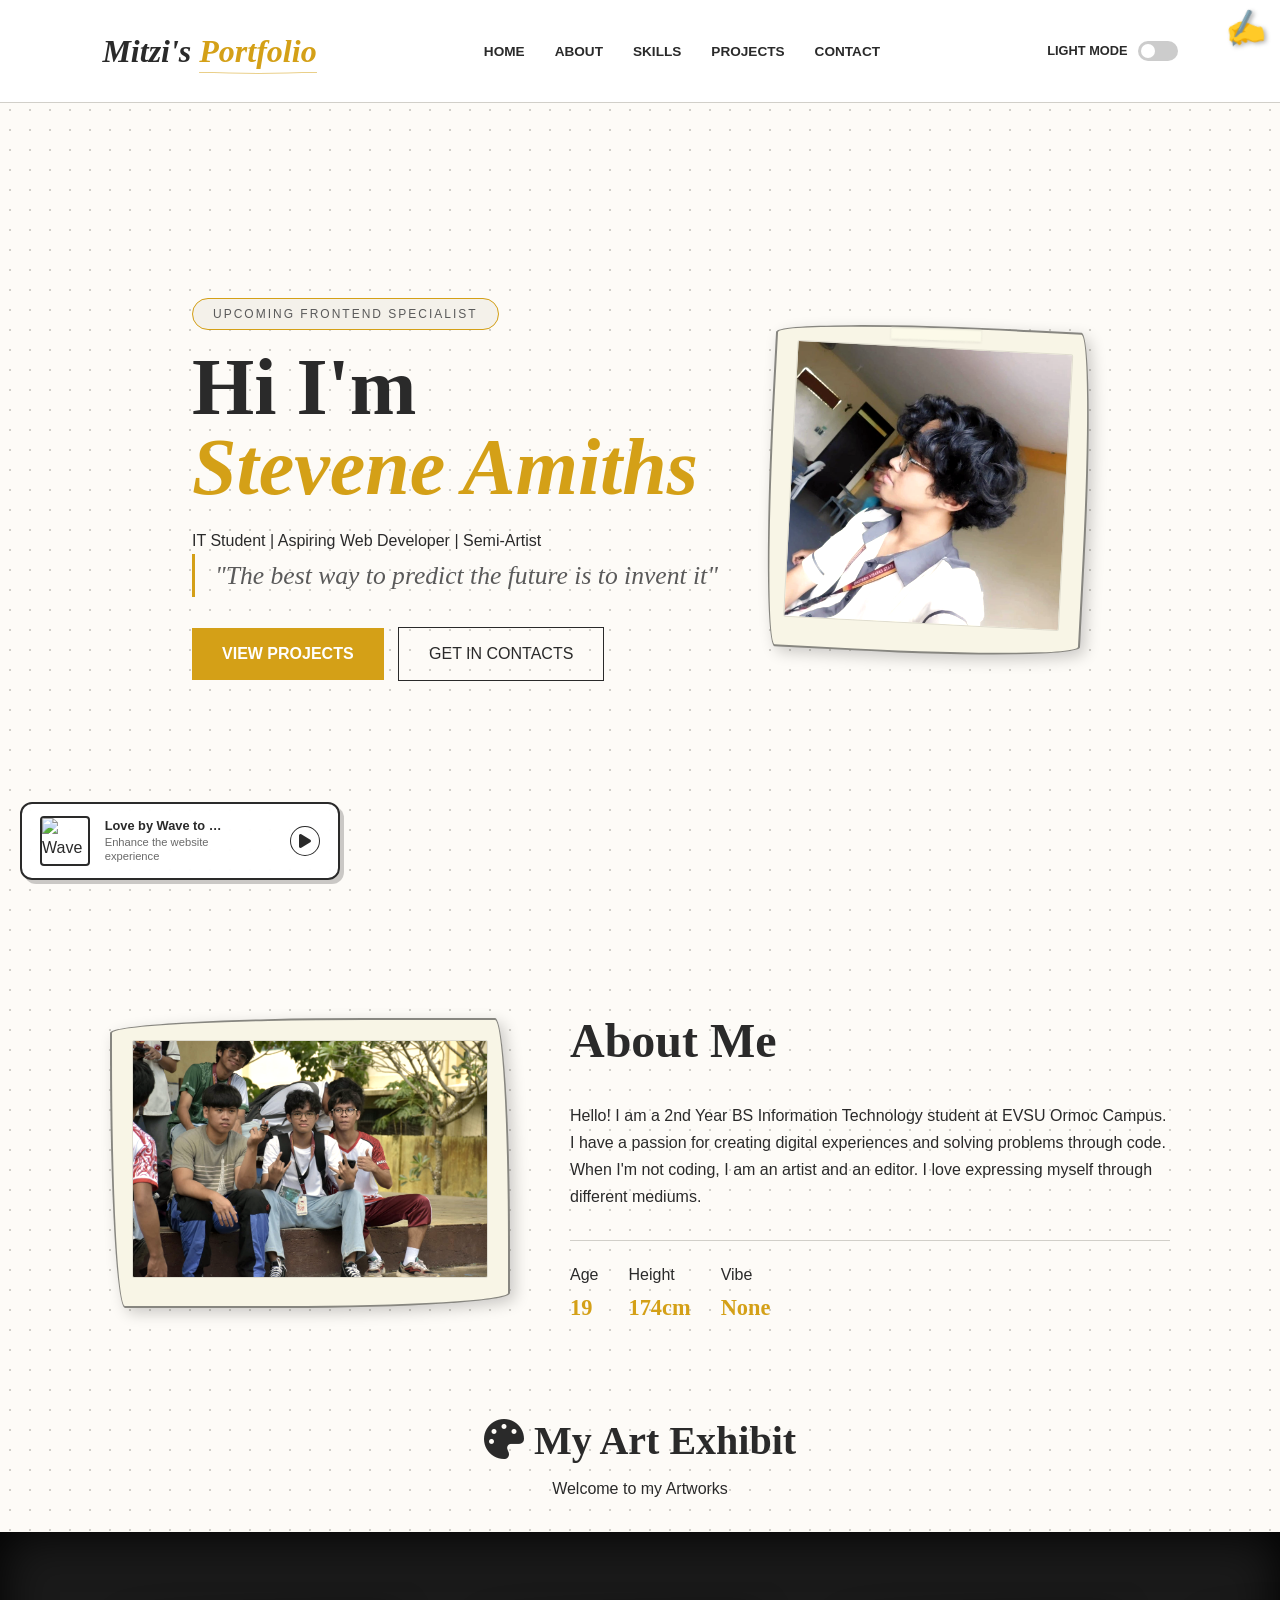
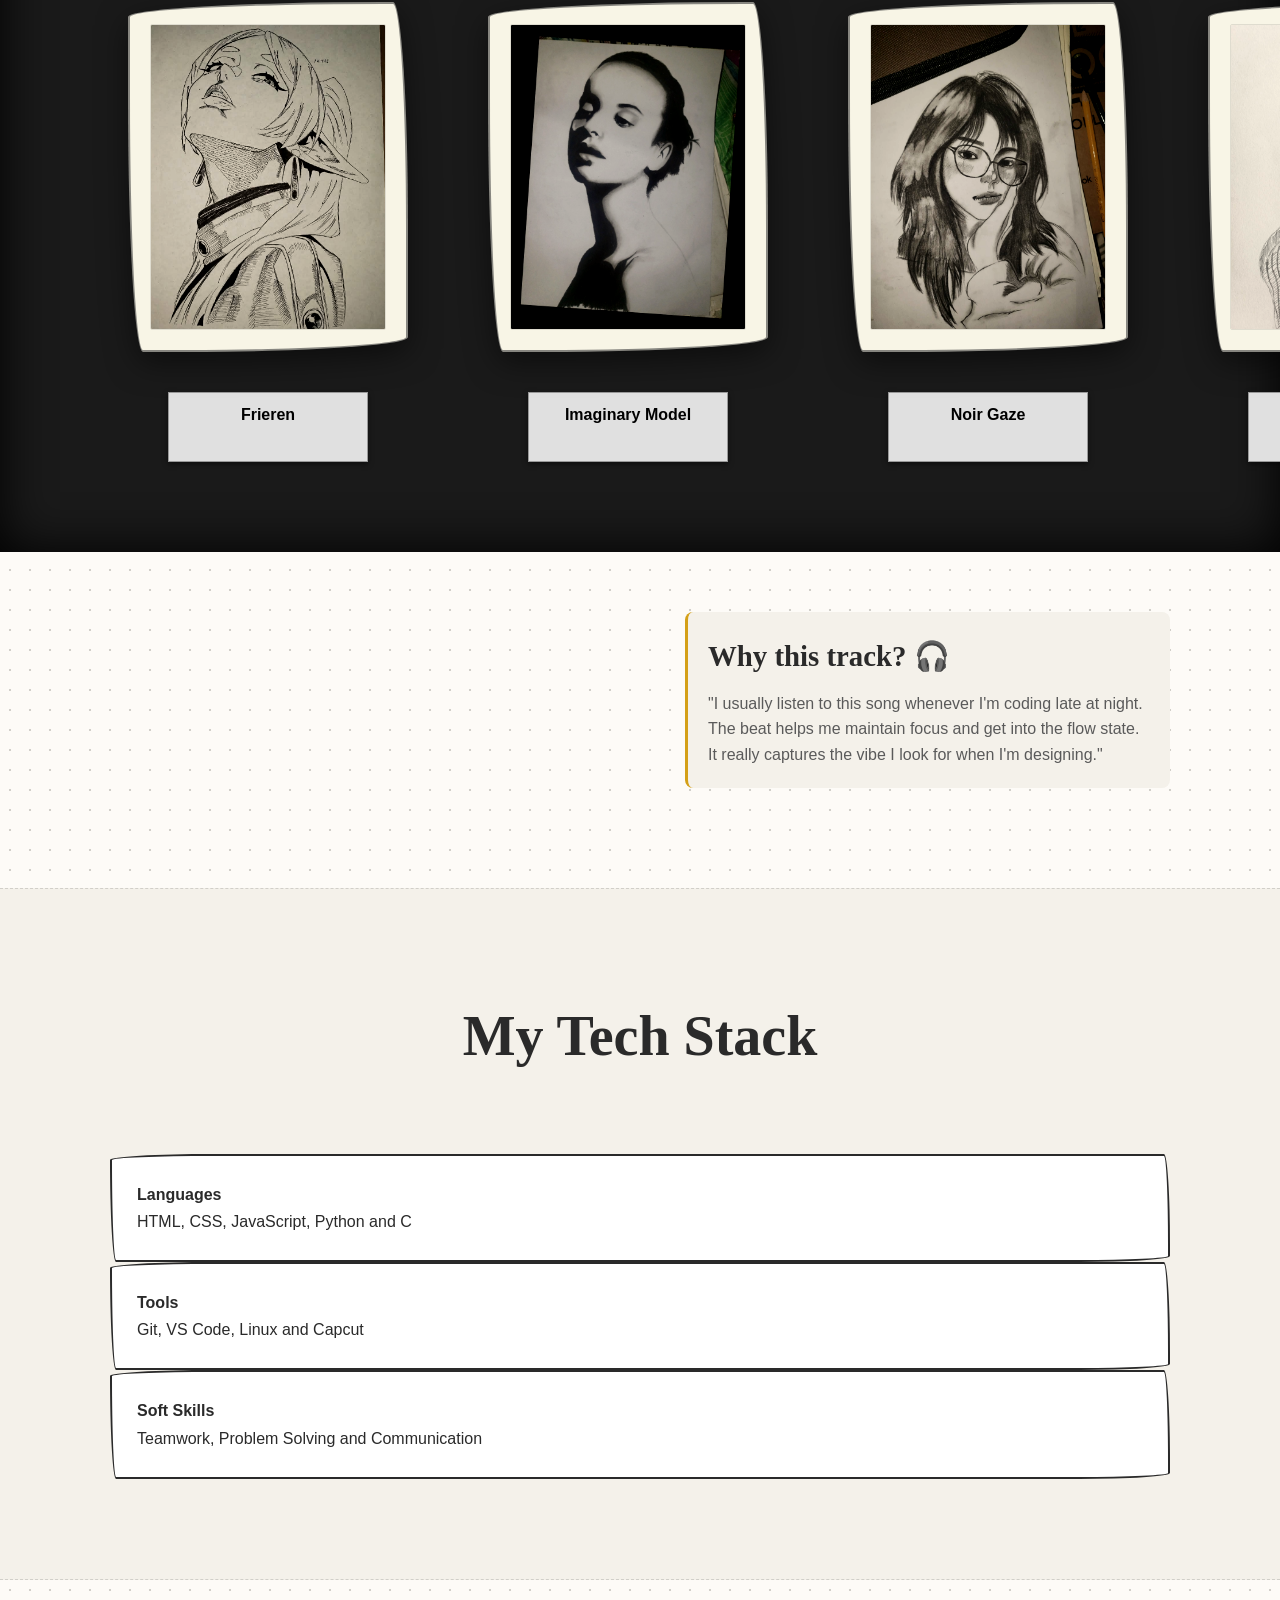
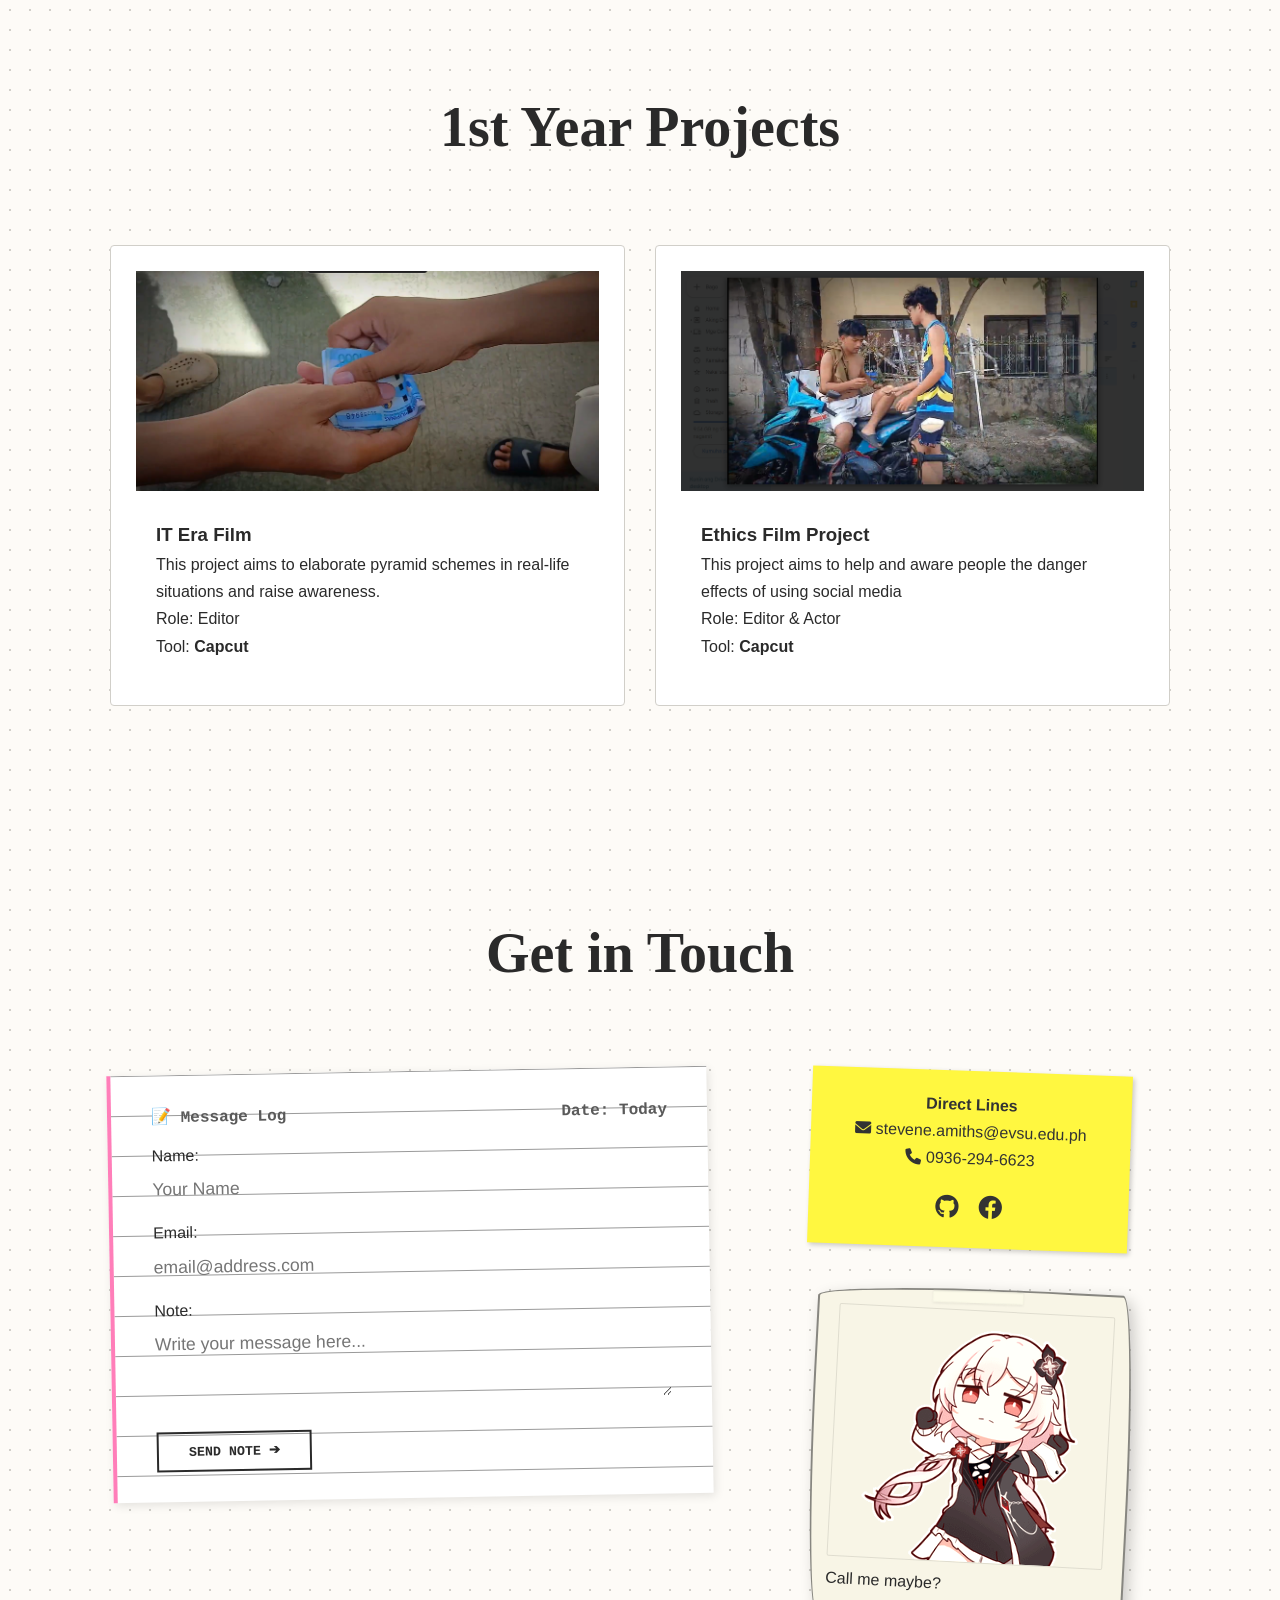
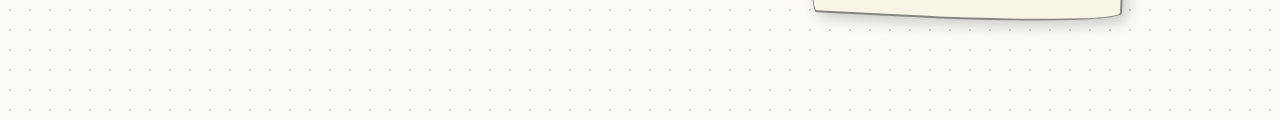
==== commit 2e063a43: "Update index.html" ====
--- a/index.html
+++ b/index.html
@@ -21,8 +21,8 @@
 </audio>
 
 <div class="music-widget">
-    <div class="vinyl-record">
-        <div class="vinyl-center"></div>
+    <div class="album-cover">
+        <img src="sea.gif" alt="Wave to Earth Album Art">
     </div>
     <div class="track-info">
         <span class="track-name">Love by Wave to Earth</span>
--- a/yeah.css
+++ b/yeah.css
@@ -58,15 +58,22 @@
 .container { max-width: 1100px; margin: 0 auto; padding: 0 20px; }
 
 .navbar {
-    position: fixed; top: 0; width: 100%; padding: 1.5rem 8%;
-    display: flex; justify-content: space-between; align-items: center;
-    background: rgba(255, 255, 255, 0.9);
+    position: fixed; 
+    top: 0; 
+    left: 0;
+    width: 100%; 
+    padding: 1.5rem 8%;
+    display: flex; 
+    justify-content: space-between; 
+    align-items: center;
+    background: rgba(255, 255, 255, 0.95);
     border-bottom: 1px solid var(--border-color);
-    backdrop-filter: blur(5px); z-index: 1000;
-}
-[data-theme="dark"] .navbar { background: rgba(30, 30, 30, 0.9); }
-
-.logo { font-family: var(--font-header); font-size: 2rem; font-weight: 700; font-style: italic; }
+    backdrop-filter: blur(5px); 
+    z-index: 10000;
+}
+[data-theme="dark"] .navbar { background: rgba(30, 30, 30, 0.95); }
+
+.logo { font-family: var(--font-header); font-size: 2rem; font-weight: 700; font-style: italic; color: var(--text); }
 .scribble-underline { position: relative; color: var(--accent); }
 .scribble-underline::after {
     content: ''; position: absolute; left: 0; bottom: -5px; width: 100%; height: 3px;
@@ -74,9 +81,46 @@
     background-size: 100% 100%;
 }
 
-.nav-links { list-style: none; display: flex; }
-.nav-links a { text-decoration: none; color: var(--text); margin: 0 15px; font-weight: 600; text-transform: uppercase; font-size: 0.85rem; transition: 0.3s; }
+.nav-links { 
+    list-style: none; 
+    display: flex !important;
+    opacity: 1 !important;
+    visibility: visible !important;
+    transform: none !important;
+    gap: 0; 
+    margin: 0;
+    padding: 0;
+}
+
+.nav-links li {
+    display: block;
+    opacity: 1 !important;
+}
+
+.nav-links a { 
+    text-decoration: none; 
+    color: var(--text); 
+    margin: 0 15px; 
+    font-weight: 600; 
+    text-transform: uppercase; 
+    font-size: 0.85rem; 
+    transition: 0.3s; 
+    display: block;
+}
 .nav-links a:hover { color: var(--accent); }
+
+.nav-right {
+    display: flex;
+    align-items: center;
+    gap: 15px;
+}
+
+#mobile-menu {
+    display: none;
+    cursor: pointer;
+    font-size: 1.5rem;
+    color: var(--text);
+}
 
 .mode-toggle { display: flex; align-items: center; gap: 10px; font-size: 0.8rem; font-weight: 600; text-transform: uppercase; }
 .switch { position: relative; width: 40px; height: 20px; }
@@ -217,18 +261,42 @@
 @media (max-width: 768px) {
     #pencil-tracker { display: none; }
     body::-webkit-scrollbar { width: 5px; background: #ccc; }
+
+    .navbar { padding: 15px 5%; }
+
+    #mobile-menu { display: block !important; }
+
+    .nav-links {
+        display: none !important;
+        position: absolute;
+        top: 100%;
+        left: 0;
+        width: 100%;
+        background-color: var(--bg);
+        border-bottom: 2px solid var(--border-color);
+        flex-direction: column;
+        align-items: center;
+        padding: 40px 0;
+        gap: 30px;
+        z-index: 10000;
+        box-shadow: 0 10px 15px rgba(0,0,0,0.1);
+    }
     
+    [data-theme="dark"] .nav-links {
+        background-color: #1e1e1e;
+    }
+
+    .nav-links.active {
+        display: flex !important;
+    }
+
+    .nav-links a { font-size: 1.2rem; }
+
     .hero-flex { flex-direction: column-reverse; text-align: center; }
+    h1 { font-size: 3rem; }
+    
     .about-content-wrapper { grid-template-columns: 1fr; text-align: center; }
     .contact-wrapper { grid-template-columns: 1fr; gap: 40px; }
     .contact-paper-container { border-left: none; border-top: 4px solid #ff7eb9; }
     .music-widget { bottom: 10px; left: 10px; padding: 8px 12px; max-width: 90%; }
-    
-    .nav-links { 
-        position: absolute; top: 70px; right: 0; width: 100%; 
-        background: var(--bg); flex-direction: column; align-items: center; 
-        padding: 20px; gap: 20px; border-bottom: 2px solid var(--border-color);
-        display: none;
-    }
-    .nav-links.active { display: flex; }
-}
+}
